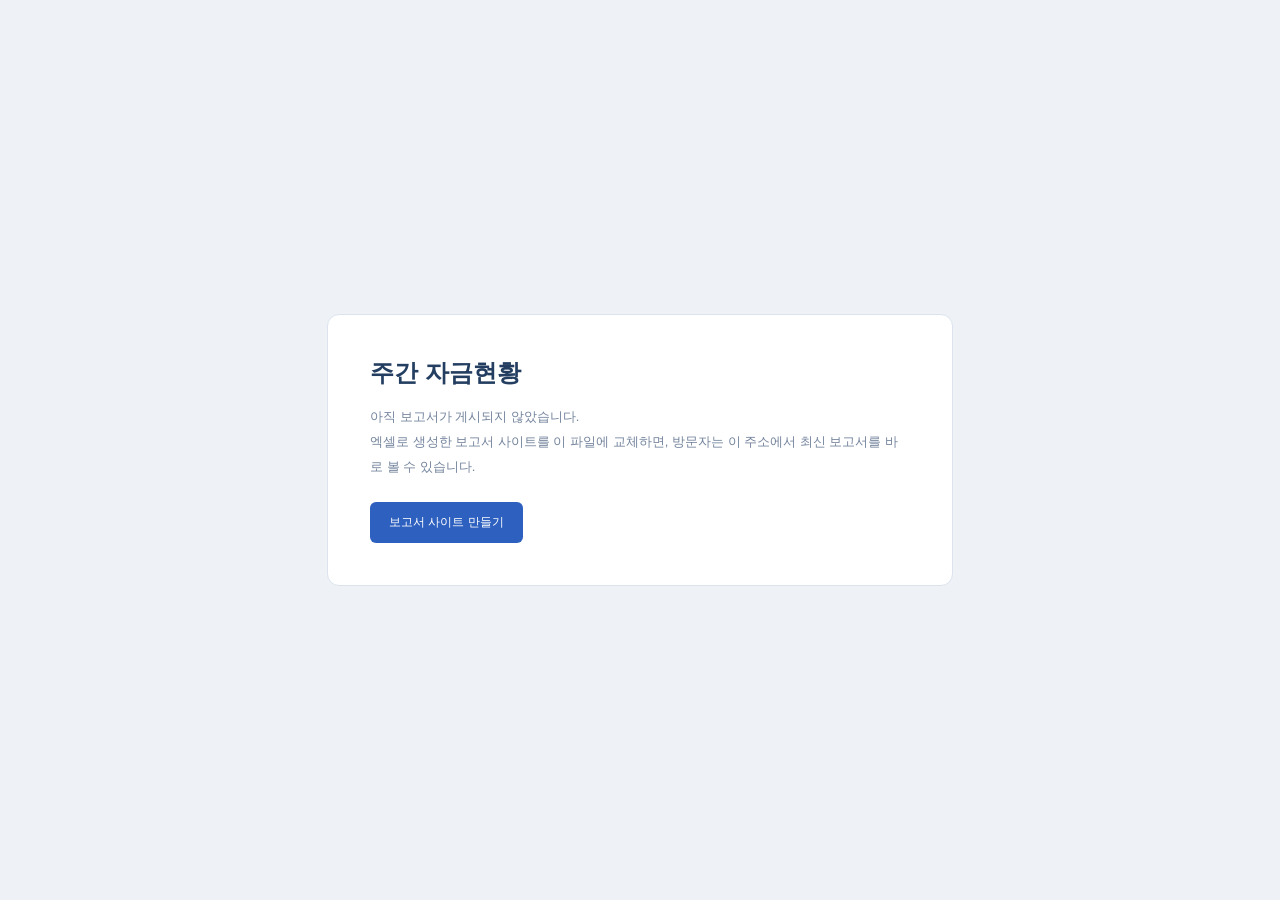
==== reports/latest/index.html @ 01791536 "Add reusable Excel-to-report-site builder with transaction insights and trend charts" ====
<!doctype html><html lang="ko"><head><meta charset="utf-8"><meta name="viewport" content="width=device-width,initial-scale=1"><meta name="robots" content="noindex,nofollow"><title>모비스 주간자금일보</title><style>body{font-family:Arial,"Malgun Gothic",sans-serif;margin:0;min-height:100vh;display:grid;place-items:center;background:#eef2f7;color:#233e60}main{background:white;border:1px solid #dbe3ee;border-radius:12px;padding:42px;max-width:540px;margin:24px}h1{font-size:24px;margin:0 0 16px}p{font-size:13px;line-height:1.9;color:#74849d}a{display:inline-block;background:#2e61bf;color:white;text-decoration:none;border-radius:6px;padding:12px 19px;margin-top:9px;font-size:12px}</style></head><body><main><h1>주간 자금현황</h1><p>아직 보고서가 게시되지 않았습니다.<br>엑셀로 생성한 보고서 사이트를 이 파일에 교체하면, 방문자는 이 주소에서 최신 보고서를 바로 볼 수 있습니다.</p><a href="../../report-builder/">보고서 사이트 만들기</a></main></body></html>
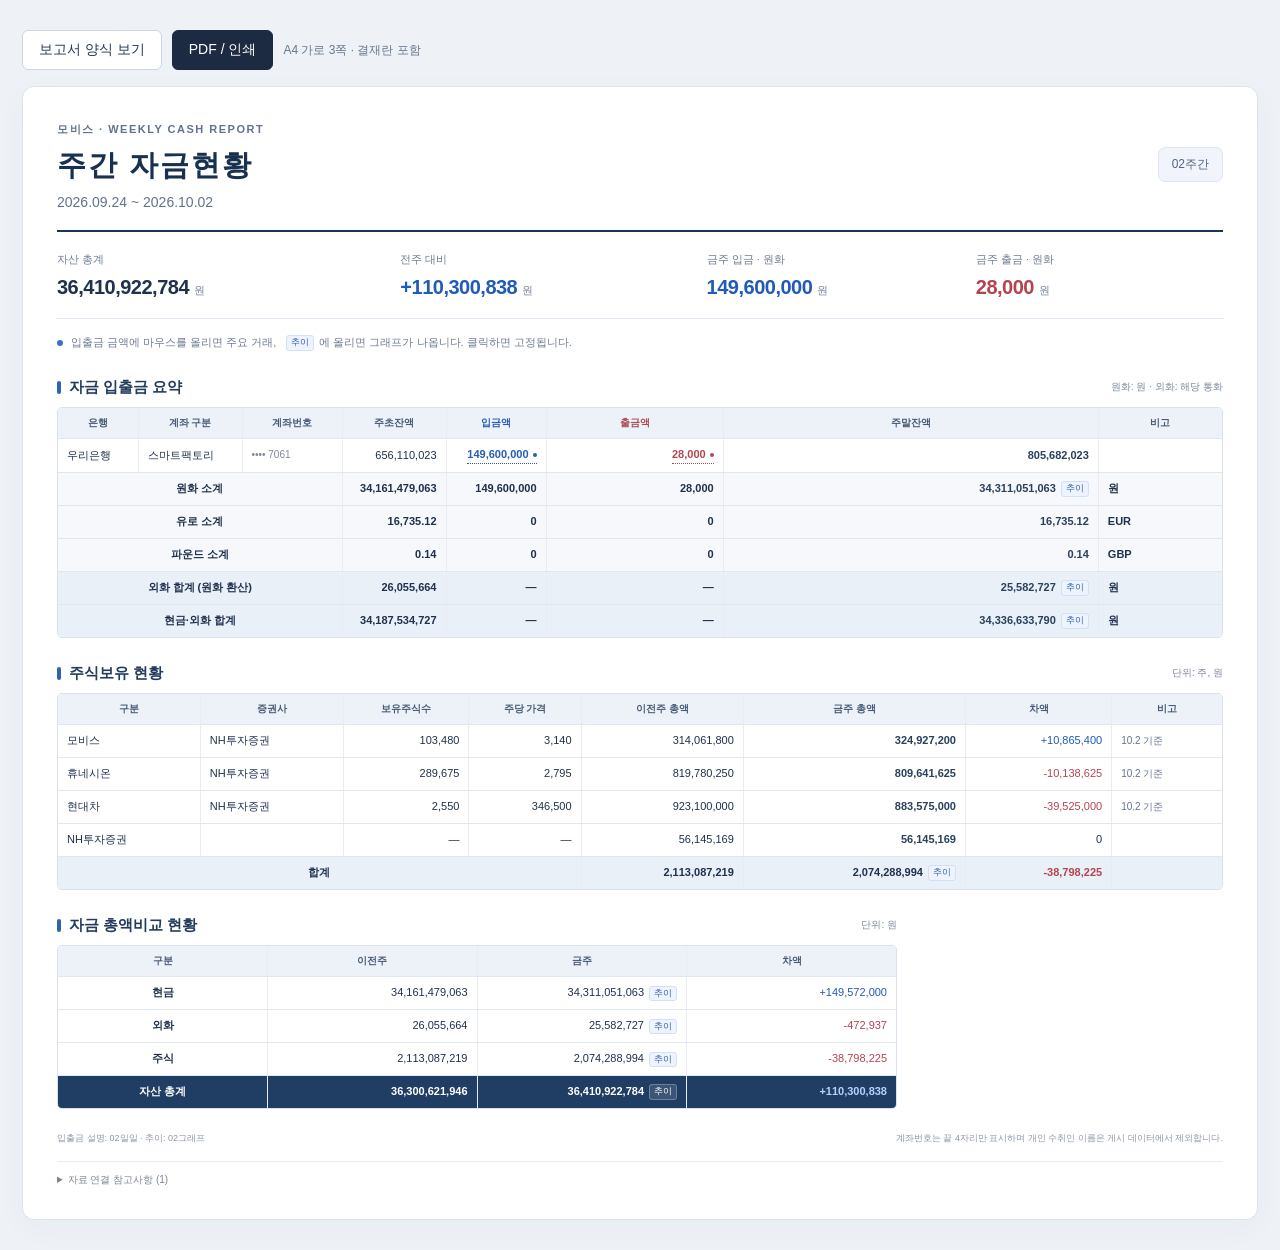
==== commit 7084cd23: "Update index.html" ====
--- a/reports/latest/index.html
+++ b/reports/latest/index.html
@@ -1 +1,122 @@
-<!doctype html><html lang="ko"><head><meta charset="utf-8"><meta name="viewport" content="width=device-width,initial-scale=1"><meta name="robots" content="noindex,nofollow"><title>모비스 주간자금일보</title><style>body{font-family:Arial,"Malgun Gothic",sans-serif;margin:0;min-height:100vh;display:grid;place-items:center;background:#eef2f7;color:#233e60}main{background:white;border:1px solid #dbe3ee;border-radius:12px;padding:42px;max-width:540px;margin:24px}h1{font-size:24px;margin:0 0 16px}p{font-size:13px;line-height:1.9;color:#74849d}a{display:inline-block;background:#2e61bf;color:white;text-decoration:none;border-radius:6px;padding:12px 19px;margin-top:9px;font-size:12px}</style></head><body><main><h1>주간 자금현황</h1><p>아직 보고서가 게시되지 않았습니다.<br>엑셀로 생성한 보고서 사이트를 이 파일에 교체하면, 방문자는 이 주소에서 최신 보고서를 바로 볼 수 있습니다.</p><a href="../../report-builder/">보고서 사이트 만들기</a></main></body></html>
+<!doctype html><html lang="ko"><head><meta charset="utf-8"><meta name="viewport" content="width=device-width,initial-scale=1"><meta name="robots" content="noindex,nofollow"><meta http-equiv="Content-Security-Policy" content="default-src 'none'; script-src 'unsafe-inline'; style-src 'unsafe-inline'; img-src data:; base-uri 'none'; form-action 'none'"><title>모비스 주간자금현황 2026-10-02</title><style>*{box-sizing:border-box}body{margin:0;font-family:Arial,"Noto Sans KR","Malgun Gothic",sans-serif;color:#20314c;background:#eef2f7}button,a,input,select{font:inherit}button{cursor:pointer}.cash-document{max-width:1320px;margin:auto;background:#fff;border:1px solid #dbe3ed;border-radius:12px;padding:32px 34px;box-shadow:0 8px 32px #17315a08}.report-heading{display:flex;justify-content:space-between;align-items:center;border-bottom:2px solid #1c3557;padding-bottom:20px}.report-brand{font-size:11px;letter-spacing:1.5px;font-weight:700;color:#61738c}.report-heading h1{font-size:29px;letter-spacing:2px;margin:9px 0 8px;color:#183150}.report-heading p{font-size:14px;margin:0;color:#63728a}.report-sheet{background:#f1f5fb;border:1px solid #dce5f1;border-radius:7px;padding:8px 13px;font-size:12px;color:#52647e}.metric-grid{display:grid;grid-template-columns:1.3fr 1.15fr 1fr 1fr;border-bottom:1px solid #e0e7f0;margin:20px 0 16px;padding-bottom:19px;gap:22px}.metric>span{display:block;font-size:11px;color:#6f7b8e;margin-bottom:9px}.metric strong{display:block;white-space:nowrap;font-size:20px;font-variant-numeric:tabular-nums;letter-spacing:-.5px}.metric small{font-weight:400;font-size:11px;margin-left:5px;color:#758197}.positive{color:#215bb8!important}.negative{color:#b5444e!important}.interaction-guide{font-size:11px;color:#6e7c91;display:flex;align-items:center;gap:5px;flex-wrap:wrap;margin:15px 0 27px}.guide-dot{width:6px;height:6px;background:#3b71ce;border-radius:50%;margin-right:3px}.mini-tag{display:inline-block;border:1px solid #d4e0f3;background:#edf3ff;font-size:9px;font-weight:500;line-height:1.5;padding:0 4px;border-radius:3px;color:#315ea8;margin-left:5px;vertical-align:middle}.report-section{margin-top:26px}.section-title{display:flex;justify-content:space-between;align-items:center;margin-bottom:10px}.section-title h2{font-size:15px;margin:0;color:#233c5e;display:flex;align-items:center;gap:8px}.section-title h2:before{content:"";width:4px;height:13px;background:#2f62b5;border-radius:2px}.section-title>span{font-size:10px;color:#7b879a}.table-scroll{overflow:auto;border:1px solid #d9e1ec;border-radius:5px}table{border-collapse:collapse;width:100%;font-size:11px;line-height:1.45;white-space:nowrap;min-width:950px}th,td{padding:8px 9px;border-bottom:1px solid #e1e7ef;border-right:1px solid #e9edf3;text-align:left}th:last-child,td:last-child{border-right:0}thead th{background:#edf2f8;color:#475b75;text-align:center;font-size:10px;font-weight:600}tbody tr:last-child>*{border-bottom:0}tbody tr:hover:not(.grand-total){background:#f8faff}.numeric{text-align:right;font-variant-numeric:tabular-nums}.balance{font-weight:600;color:#2a405c}.account-table td:nth-child(1){width:80px}.account-table td:nth-child(2){width:104px}.account-table td:nth-child(3){width:100px}.account-mask{color:#818b9a;font-size:10px}.notes{font-size:10px;max-width:165px;white-space:normal;color:#65748a}.currency{font-size:9px;color:#677995;margin-left:5px}.income-header{color:#285db5}.outcome-header{color:#a84d54}.amount-button,.chart-button{background:none;border:0;padding:0;white-space:nowrap;font-variant-numeric:tabular-nums;color:inherit}.amount-button{border-bottom:1px dotted currentColor;position:relative;font-weight:600}.amount-button.income{color:#285db5}.amount-button.outcome{color:#b34751}.amount-button:hover,.chart-button:hover{filter:brightness(.8)}.amount-button:focus-visible,.chart-button:focus-visible{outline:2px solid #3a70cb;outline-offset:4px}.detail-dot{display:inline-block;width:4px;height:4px;vertical-align:middle;margin-left:4px;background:currentColor;border-radius:50%}.subtotal{background:#f6f8fb;font-weight:600}.total-row{background:#eaf0f8;font-weight:700}.subtotal th,.total-row th{text-align:center}.summary-table{min-width:640px}.summary-table th{width:23%;text-align:center}.grand-total{background:#203d63;color:white;font-weight:700}.grand-total .mini-tag{background:#ffffff20;border-color:#ffffff40;color:white}.grand-total .negative{color:#ffc4cb!important}.grand-total .positive{color:#b5d2ff!important}.summary-section{max-width:840px}.report-footer{display:flex;justify-content:space-between;gap:15px;margin-top:23px;font-size:9px;color:#8b96a7;flex-wrap:wrap}.source-notes{font-size:10px;color:#7b8491;border-top:1px solid #e7ecf3;margin-top:16px;padding-top:11px}.source-notes summary{cursor:pointer}.source-notes ul{padding-left:18px;line-height:1.9}.report-popover{position:fixed;z-index:50;background:#fff;border:1px solid #cdd9ec;border-radius:10px;box-shadow:0 12px 50px #0a294b30;padding:17px 19px 12px;overflow:auto;color:#233b59}.report-popover[hidden]{display:none}.popover-bar{display:flex;justify-content:space-between;align-items:center}.popover-kind{font-size:10px;letter-spacing:.4px;color:#5c78a5;font-weight:700}.popover-close{border:0;background:#f0f3f8;border-radius:50%;width:23px;height:23px;font-size:18px;line-height:20px;color:#8190a8}.popover-content h3{margin:8px 0 12px;font-size:17px}.trade-message{font-size:13px;line-height:1.7;margin:0 0 12px;color:#294363}.trade-items{list-style:none;padding:0;margin:0;border-top:1px solid #e3eaf3}.trade-items li{display:flex;gap:15px;justify-content:space-between;padding:11px 0;border-bottom:1px solid #e9eef5}.trade-items strong{display:block;font-size:11px;line-height:1.6}.trade-items small{font-size:9px;font-weight:400;color:#8794a6;display:block;margin-top:4px}.trade-items li>span{font-size:12px;white-space:nowrap;font-weight:600;text-align:right;padding-top:3px}.detail-scope,.popover-hint{font-size:9px;color:#8b96a6;line-height:1.6;margin:12px 0 0}.popover-hint{padding-top:8px;border-top:1px solid #edf0f4}.chart-summary{display:flex;justify-content:space-between;align-items:flex-end;gap:12px;margin-bottom:12px}.chart-summary strong{font-size:17px;letter-spacing:-.3px}.chart-summary small{font-size:10px;font-weight:400;margin-left:4px}.chart-summary span{font-size:9px}.trend-chart{width:100%;height:auto;display:block}.trend-chart text{font-family:Arial,"Malgun Gothic",sans-serif;font-size:9px;fill:#8390a4}.chart-period{font-size:9px;color:#8692a3;margin:8px 0}.chart-values{font-size:10px;color:#5c6f8b}.chart-values summary{cursor:pointer}.chart-values div{max-height:160px;overflow:auto}.chart-values p{display:flex;justify-content:space-between;margin:0;padding:7px;border-bottom:1px solid #e8edf5}.empty-chart{font-size:12px;color:#6b788c}@media(max-width:1100px){.cash-document{padding:25px 22px}.metric-grid{gap:14px}.metric strong{font-size:16px}table{font-size:10px}}@media(max-width:650px){.cash-document{padding:20px 15px;border-radius:7px}.report-heading h1{font-size:24px}.report-heading p{font-size:12px}.metric-grid{grid-template-columns:1fr 1fr;gap:19px 10px}.metric strong{font-size:17px}.section-title>span{font-size:9px}.report-sheet{font-size:10px}.interaction-guide{font-size:10px;line-height:1.8}.section-title h2{font-size:14px}}@media print{body{background:white}.cash-document{box-shadow:none;border:0;padding:0}.metric-grid{display:none}.interaction-guide,.report-popover,.source-notes,.mini-tag{display:none!important}.table-scroll{overflow:visible}table{min-width:0;font-size:8px}td,th{padding:5px 4px}.report-section{break-inside:avoid}.report-heading h1{font-size:22px}.report-footer{font-size:8px}}
+
+.treasury-toolbar{display:flex;align-items:center;gap:10px;max-width:1320px;margin:0 auto 16px;flex-wrap:wrap}.treasury-toolbar button{background:#fff;border:1px solid #ccd7e5;border-radius:6px;color:#233953;padding:10px 16px;font-size:14px;cursor:pointer}.treasury-toolbar .paper-print-button{background:#1c2a42;color:white;border-color:#1c2a42}.treasury-toolbar>span{font-size:12px;color:#66768c}.treasury-print-root{padding:20px 0;overflow:auto}.treasury-print-root[hidden]{display:none}.treasury-page{box-sizing:border-box;width:277mm;height:190mm;margin:0 auto 24px;position:relative;background:white;color:#1d2b43;padding:0;font-family:Arial,"Noto Sans KR","Malgun Gothic",sans-serif;font-size:10px;line-height:1.35;box-shadow:0 8px 25px #17315a15}.treasury-page *{box-sizing:border-box}.p-header{height:24mm;display:flex;align-items:flex-start;justify-content:space-between;border-bottom:2px solid #1d2b43;margin:0 0 11px;padding-top:3px}.p-eyebrow{font-size:9px;letter-spacing:1.5px;color:#68788f;font-weight:700;margin:0 0 4px}.p-header h1{font-size:23px;margin:0 0 5px;letter-spacing:-.7px}.p-header h1 span{font-size:15px;font-weight:600;letter-spacing:0;color:#65758e}.p-period{font-size:11px;margin:0;color:#3c4e68;font-weight:600}.treasury-page .p-approval{width:59mm;min-width:0;border-collapse:collapse;font-size:10px;text-align:center;table-layout:fixed;line-height:1.3}.treasury-page .p-approval th,.treasury-page .p-approval td{border:1px solid #9cacbf;padding:3px;text-align:center}.p-approval th{background:#eef2f8}.p-approval th:first-child{width:6mm;background:#1d2b43;color:white}.p-approval td{height:12mm}.p-metrics{display:flex;gap:9px;margin-bottom:13px}.p-metric{border:1px solid #d5ddea;border-radius:6px;flex:1;padding:10px 11px;min-width:0}.p-metric:first-child{flex:1.25}.p-metric>span{display:block;font-size:9px;color:#64758b;font-weight:600}.p-metric>strong{display:block;font-size:19px;letter-spacing:-.5px;margin:4px 0}.p-metric>div{font-size:9px;font-weight:700;margin-bottom:6px}.p-main-metric{background:#1d2b43;border-color:#1d2b43;color:white}.p-main-metric>span{color:#c0cfdf}.p-main-metric .p-negative{color:#ffadad}.p-main-metric .p-positive{color:#9ce1c7}.p-overview{display:flex;gap:18px}.p-overview>div:first-child{width:46%}.p-overview>div:last-child{width:54%}.treasury-page h2{font-size:11px;border-left:4px solid #28598f;padding-left:7px;margin:12px 0 7px;line-height:1.2}.treasury-page h2 small{font-weight:400;font-size:8px;margin-left:7px;color:#718097}.treasury-page .p-table{min-width:0;width:100%;border-collapse:collapse;font-size:9px;line-height:1.3;table-layout:auto;white-space:normal}.treasury-page .p-table th,.treasury-page .p-table td{padding:5px 6px;border:0;border-bottom:1px solid #dce4ed;text-align:right;font-variant-numeric:tabular-nums}.treasury-page .p-table th:first-child{text-align:left}.treasury-page .p-table thead th{background:#1d2b43;color:white;text-align:center;font-size:8.5px;font-weight:600}.treasury-page .p-table td{white-space:nowrap}.treasury-page .p-summary{font-size:8.5px}.treasury-page .p-summary th,.treasury-page .p-summary td{padding:5px 5px}.treasury-page .p-subtotal{background:#eaf0f7;font-weight:700}.treasury-page .p-grand{background:#1d2b43;color:white;font-weight:700}.p-grand .p-negative{color:#ffadad}.p-grand .p-positive{color:#9ce1c7}.p-negative{color:#bb303b}.p-positive{color:#12856c}.p-bold{font-weight:700}.p-highlights{font-size:10px;line-height:1.85;margin:0;padding-left:13px}.p-chart{display:block;width:100%;height:auto;overflow:visible}.p-chart text{font-family:Arial,"Noto Sans KR","Malgun Gothic",sans-serif;font-size:10px;fill:#7c8b9f}.p-note{font-size:8px;color:#7e8da3;line-height:1.5;margin:5px 0}.treasury-page .p-accounts{font-size:8.5px}.treasury-page .p-accounts th,.treasury-page .p-accounts td{padding:3.4px 6px}.treasury-page .p-accounts td:nth-child(1),.treasury-page .p-accounts td:nth-child(2),.treasury-page .p-accounts td:nth-child(3),.treasury-page .p-accounts td:last-child{text-align:left}.p-account{color:#6c7c93;font-size:8px;max-width:43mm;white-space:normal!important}.p-group{background:#f1f5fa;color:#28598f;font-weight:700}.treasury-page .p-group th{text-align:left;padding:4px 6px}.p-stocks th,.p-stocks td{font-size:9px}.p-stock-charts{display:flex;gap:12px;margin-bottom:11px}.p-stock-chart{flex:1;min-width:0;border:1px solid #dce4ed;border-radius:5px;padding:9px}.p-stock-chart>div{display:flex;justify-content:space-between;gap:10px;font-size:10px}.p-stock-chart>div>span{color:#b9383f;font-size:9px}.p-legend-blue{color:#28598f}.p-legend-teal{color:#379d91}.p-legend-orange{color:#cc852c}.p-footer{position:absolute;bottom:0;left:0;right:0;border-top:1px solid #dce4ed;padding:7px 0 0;display:flex;justify-content:space-between;font-size:8px;color:#8090a6}.p-empty{font-size:10px;color:#8191a6}.treasury-print-root .treasury-page{padding:5mm 6mm;margin-bottom:22px;height:200mm;width:289mm}.treasury-print-root .p-footer{left:6mm;right:6mm;bottom:5mm}@page{size:A4 landscape;margin:10mm}@media print{body.treasury-printing>*{display:none!important}body.treasury-printing>.treasury-print-root{display:block!important;overflow:visible;padding:0}body.treasury-printing{padding:0!important;margin:0!important;background:white!important}.treasury-print-root .treasury-page{width:277mm;height:189mm;margin:0;padding:0;box-shadow:none;break-after:page;page-break-after:always;print-color-adjust:exact;-webkit-print-color-adjust:exact}.treasury-print-root .treasury-page:last-child{break-after:auto;page-break-after:auto}.treasury-print-root .p-footer{left:0;right:0;bottom:0}.treasury-page .p-chart{max-width:100%}.treasury-page h1,.treasury-page h2{break-after:avoid}.treasury-page .p-table{break-inside:avoid}}
+
+/* Readable type sizes for landscape reports. */
+.treasury-page .p-summary{font-size:10px}.treasury-page .p-table thead th{font-size:9.5px}.treasury-page .p-accounts{font-size:9.5px}.p-account{font-size:9px}.p-stocks th,.p-stocks td{font-size:10px}.p-note,.p-footer{font-size:9px}.treasury-page h2{font-size:12px}.treasury-page h2 small{font-size:9px}
+
+body{padding:30px 22px}@media(max-width:650px){body{padding:12px 8px}}@media print{body{padding:0}}</style></head><body><main id="report"></main><script>
+(()=>{
+const pEscape=v=>String(v??'').replace(/[&<>"']/g,c=>({'&':'&amp;','<':'&lt;','>':'&gt;','"':'&quot;',"'":'&#39;'}[c]));
+const pNumber=(v,decimals=0)=>Number.isFinite(v)?v.toLocaleString('ko-KR',{maximumFractionDigits:decimals}):'-';
+const pChange=v=>!v?'-':v<0?`(${pNumber(-v)})`:`+${pNumber(v)}`;
+const pPercent=(a,b)=>b?`${(100*(a-b)/b).toFixed(2)}%`:'-';
+const pClass=v=>v<0?'p-negative':v>0?'p-positive':'';
+function pLine(points,{key='assets',label='',width=650,height=300,color='#28598f',spark=false,unit=1e8}={}){
+ const data=points.map(p=>({date:p.date,value:key==='cashForeign'?p.cash+p.foreign:p[key]})).filter(p=>Number.isFinite(p.value));
+ if(data.length<2)return'<p class="p-empty">추이 자료 없음</p>';
+ const l=spark?3:51,r=spark?3:16,t=spark?3:23,b=spark?3:35;
+ const lo=Math.min(...data.map(p=>p.value)),hi=Math.max(...data.map(p=>p.value)),pad=Math.max((hi-lo)*.17,Math.abs(hi)*.001,1),min=lo-pad,max=hi+pad;
+ const dates=data.map(p=>Date.parse(p.date+'T00:00:00Z')),start=Math.min(...dates),end=Math.max(...dates);
+ const x=i=>l+(dates[i]-start)/(end-start||1)*(width-l-r),y=v=>t+(max-v)/(max-min)*(height-t-b);
+ const path=data.map((p,i)=>`${i?'L':'M'}${x(i).toFixed(2)},${y(p.value).toFixed(2)}`).join(' ');
+ let ticks='';if(!spark){for(let i=0;i<4;i++){const v=min+(max-min)*i/3,yy=y(v);ticks+=`<line x1="${l}" x2="${width-r}" y1="${yy}" y2="${yy}" stroke="#dce4ed"/><text x="${l-8}" y="${yy+4}" text-anchor="end">${pNumber(v/unit,unit===1?0:1)}</text>`;}const indices=[0,Math.floor((data.length-1)/3),Math.floor(2*(data.length-1)/3),data.length-1];for(const i of new Set(indices))ticks+=`<text x="${x(i)}" y="${height-11}" text-anchor="${i===0?'start':i===data.length-1?'end':'middle'}">${data[i].date.slice(5).replace('-','/')}</text>`;ticks+=`<text x="${l}" y="12">${unit===1?'원':unit===1e4?'만원':'억원'}</text>`;}
+ return`<svg class="p-chart" viewBox="0 0 ${width} ${height}" role="img" aria-label="${pEscape(label)} 추이"><title>${pEscape(label)} ${data[0].date} ~ ${data.at(-1).date}</title>${ticks}<path d="${path} L${x(data.length-1)},${height-b} L${l},${height-b} Z" fill="${color}" fill-opacity=".08"/><path d="${path}" fill="none" stroke="${color}" stroke-width="${spark?1.8:2.1}"/>${!spark?data.map((p,i)=>`<circle cx="${x(i)}" cy="${y(p.value)}" r="${i===data.length-1?3.5:2.4}" fill="${color}"><title>${p.date}: ${pNumber(p.value)}원</title></circle>`).join(''):''}</svg>`;
+}
+function pBars(points){
+ if(points.length<2)return'<p class="p-empty">증감 자료 없음</p>';
+ const changes=points.slice(1).map((p,i)=>({date:p.date,cash:p.cash-points[i].cash,foreign:p.foreign-points[i].foreign,stocks:p.stocks-points[i].stocks}));
+ const keys=['cash','foreign','stocks'],colors=['#28598f','#379d91','#cc852c'],w=1050,h=120,l=48,r=12,t=12,b=30;
+ const pos=Math.max(...changes.map(p=>keys.reduce((s,k)=>s+Math.max(0,p[k]),0))),neg=Math.min(...changes.map(p=>keys.reduce((s,k)=>s+Math.min(0,p[k]),0))),span=pos-neg||1,lo=neg-span*.1,hi=pos+span*.1;
+ const y=v=>t+(hi-v)/(hi-lo)*(h-t-b),step=(w-l-r)/changes.length,bw=Math.min(28,step*.58);
+ let marks='';for(let i=0;i<4;i++){const v=lo+(hi-lo)*i/3;marks+=`<line x1="${l}" x2="${w-r}" y1="${y(v)}" y2="${y(v)}" stroke="#dce4ed"/><text x="${l-7}" y="${y(v)+4}" text-anchor="end">${pNumber(v/1e8,1)}</text>`;}
+ changes.forEach((p,i)=>{let up=0,down=0;keys.forEach((k,j)=>{const v=p[k],base=v>=0?up:down;marks+=`<rect x="${l+i*step+(step-bw)/2}" y="${Math.min(y(base),y(base+v))}" width="${bw}" height="${Math.abs(y(base+v)-y(base))}" fill="${colors[j]}"/>`;if(v>=0)up+=v;else down+=v;});if(i%Math.max(1,Math.ceil(changes.length/7))===0||i===changes.length-1)marks+=`<text x="${l+(i+.5)*step}" y="${h-9}" text-anchor="middle">${p.date.slice(5).replace('-','/')}</text>`;});
+ return`<svg class="p-chart" viewBox="0 0 ${w} ${h}" role="img" aria-label="주간 자산 증감 요인, 원화 외화 주식"><text x="0" y="10">억원</text>${marks}<line x1="${l}" x2="${w-r}" y1="${y(0)}" y2="${y(0)}" stroke="#92a1b6"/></svg>`;
+}
+function makePrintPages(report){
+ const sums=Object.fromEntries(report.summary.map(s=>[s.key,s])),hist=report.history.slice(-26),stocks=report.stocks.filter(s=>s.quantity!==null),deposit=report.stocks.filter(s=>s.quantity===null),stockPrevious=stocks.reduce((n,s)=>n+s.previous,0),stockCurrent=stocks.reduce((n,s)=>n+s.current,0);
+ const short=row=>row.currency==='KRW'&&(/신탁|예금/.test(row.type)||row.id==='account-23');
+ const ordinary=report.rows.filter(r=>r.currency==='KRW'&&!short(r)),term=report.rows.filter(short),foreign=report.rows.filter(r=>r.currency!=='KRW');
+ const total=rows=>({previous:rows.reduce((n,s)=>n+s.previous,0),current:rows.reduce((n,s)=>n+s.current,0)}),a=total(ordinary),b=total(term);
+ const rows=[['보통예금',a],['단기금융상품',b],['원화 현금 및 예금',sums.cash,'subtotal'],['외화예금 (원화환산)',sums.foreign],['주식 평가액',{previous:stockPrevious,current:stockCurrent}],['증권 예수금',total(deposit)],['주식 및 증권계좌',sums.stocks,'subtotal'],['자산 총계',sums.assets,'grand']];
+ const dateText=s=>{const d=new Date(s+'T00:00:00Z');return s.replaceAll('-','.')+' ('+['일','월','화','수','목','금','토'][d.getUTCDay()]+')';};
+ const header=(subtitle='')=>`<header class="p-header"><div><p class="p-eyebrow">TREASURY REPORT</p><h1>주간 자금현황${subtitle?` <span>${subtitle}</span>`:''}</h1><p class="p-period">${dateText(report.start)} ~ ${dateText(report.end)}</p></div><table class="p-approval"><tr><th rowspan="2">결<br>재</th><th>담당</th><th>검토</th><th>승인</th></tr><tr><td></td><td></td><td></td></tr></table></header>`;
+ const footer=page=>`<footer class="p-footer"><span>단위: 원 (외화예금은 해당 통화, 원화환산은 적용환율 기준)</span><span>작성 ${new Intl.DateTimeFormat('sv-SE',{timeZone:'Asia/Seoul'}).format(new Date(report.updatedAt))} · ${page} / 3</span></footer>`;
+ const metrics=[['assets','총 자산 (원화·외화·주식)'],['cash','원화 현금 및 예금'],['foreign','외화예금 (원화환산)'],['stocks','주식 및 증권계좌']];
+ const highlights=[...report.rows.filter(r=>r.currency==='KRW').map(r=>({label:r.bank+' '+r.type,change:r.current-r.previous})),...stocks.map(s=>({label:s.name+' 평가액',change:s.change}))].filter(x=>x.change).sort((x,y)=>Math.abs(y.change)-Math.abs(x.change)).slice(0,5);
+ const tableHead='<thead><tr><th>구분</th><th>이전주</th><th>금주</th><th>차액</th><th>증감률</th></tr></thead>';
+ const page1=`<section class="treasury-page">${header()}<div class="p-metrics">${metrics.map(([key,label])=>{const s=sums[key];return`<div class="p-metric ${key==='assets'?'p-main-metric':''}"><span>${label}</span><strong>${pNumber(s.current)}</strong><div class="${pClass(s.change)}">${pChange(s.change)} (${pPercent(s.current,s.previous)})</div>${pLine(hist,{key,label,width:270,height:35,spark:true,color:key==='assets'?'#9cb8df':key==='foreign'?'#379d91':key==='stocks'?'#cc852c':'#28598f'})}</div>`;}).join('')}</div><div class="p-overview"><div><h2>자금 총액 비교</h2><table class="p-table p-summary">${tableHead}<tbody>${rows.map(([label,s,cls=''])=>`<tr class="p-${cls}"><th>${label}</th><td>${pNumber(s.previous)}</td><td>${pNumber(s.current)}</td><td class="${pClass(s.current-s.previous)}">${pChange(s.current-s.previous)}</td><td class="${pClass(s.current-s.previous)}">${pPercent(s.current,s.previous)}</td></tr>`).join('')}</tbody></table><h2>주요 변동 <small>전주 대비 원화환산 금액 기준 상위 5</small></h2><ul class="p-highlights">${highlights.map(x=>`<li>${pEscape(x.label)} <strong class="${pClass(x.change)}">${pChange(x.change)}</strong></li>`).join('')}</ul></div><div><h2>총 자산 추이 <small>최근 ${hist.length}개 시점 · 단위 억원</small></h2>${pLine(hist,{label:'총 자산',width:610,height:330})}<p class="p-note">${hist.length?hist[0].date.replaceAll('-','.'):''} ~ ${report.end.replaceAll('-','.')} · 세로축은 표시 구간에 맞춰 조정</p></div></div>${footer(1)}</section>`;
+ const currencyValue=(value,currency)=>`${currency==='EUR'?'€ ':currency==='GBP'?'£ ':''}${pNumber(value,currency==='KRW'?0:2)}`;
+ const accountRows=rows=>rows.map(r=>`<tr><td>${pEscape(r.bank)}</td><td>${pEscape(r.type)}</td><td class="p-account">${pEscape(r.account)}</td><td>${currencyValue(r.previous,r.currency)}</td><td class="p-bold">${currencyValue(r.current,r.currency)}</td><td class="${pClass(r.current-r.previous)}">${currencyValue(r.current-r.previous,r.currency)}</td><td class="p-account">${pEscape(r.note)}</td></tr>`).join('');
+ const page2=`<section class="treasury-page">${header('· 현금·예금 입출금 요약')}<table class="p-table p-accounts"><thead><tr><th>은행</th><th>계좌명</th><th>계좌번호</th><th>주초잔액</th><th>주말잔액</th><th>증감</th><th>비고</th></tr></thead><tbody><tr class="p-group"><th colspan="7">보통예금</th></tr>${accountRows(ordinary)}<tr class="p-group"><th colspan="7">단기금융상품</th></tr>${accountRows(term)}<tr class="p-group"><th colspan="7">외화예금</th></tr>${accountRows(foreign)}${report.subtotal.map(s=>`<tr class="${s.key==='cashForeign'?'p-grand':'p-subtotal'}"><th colspan="3">${pEscape(s.label)}</th><td>${currencyValue(s.previous,s.currency)}</td><td>${currencyValue(s.current,s.currency)}</td><td class="${pClass(s.current-s.previous)}">${currencyValue(s.current-s.previous,s.currency)}</td><td>${s.currency==='KRW'?'원화환산 포함':s.currency}</td></tr>`).join('')}</tbody></table><p class="p-note">입출금 상세 화면은 거래 계좌만 표시하며, 이 보고서의 잔액 및 소계는 전체 계좌를 포함합니다.</p>${footer(2)}</section>`;
+ const pdate=new Date(Date.parse(report.start+'T00:00:00Z')-86400000).toISOString().slice(0,10);
+ const page3=`<section class="treasury-page">${header('· 주식보유 현황 및 변동')}<table class="p-table p-stocks"><thead><tr><th>종목</th><th>증권사</th><th>보유주식수</th><th>전주 환산주가</th><th>금주 주가</th><th>등락률</th><th>이전주 총액</th><th>금주 총액</th><th>차액</th></tr></thead><tbody>${stocks.map(s=>{const previous=s.previous/s.quantity;return`<tr><th>${pEscape(s.name)}</th><td>${pEscape(s.broker)}</td><td>${pNumber(s.quantity)}</td><td>${pNumber(previous)}</td><td class="p-bold">${pNumber(s.price)}</td><td class="${pClass(s.change)}">${pPercent(s.current,s.previous)}</td><td>${pNumber(s.previous)}</td><td>${pNumber(s.current)}</td><td class="${pClass(s.change)}">${pChange(s.change)}</td></tr>`;}).join('')}<tr class="p-subtotal"><th colspan="6">주식 평가액 소계</th><td>${pNumber(stockPrevious)}</td><td>${pNumber(stockCurrent)}</td><td class="${pClass(stockCurrent-stockPrevious)}">${pChange(stockCurrent-stockPrevious)}</td></tr>${deposit.map(s=>`<tr><th>${pEscape(s.name)} 예수금</th><td colspan="5">증권계좌 예수금</td><td>${pNumber(s.previous)}</td><td>${pNumber(s.current)}</td><td>${pChange(s.change)}</td></tr>`).join('')}<tr class="p-grand"><th colspan="6">주식 및 증권계좌 합계</th><td>${pNumber(sums.stocks.previous)}</td><td>${pNumber(sums.stocks.current)}</td><td>${pChange(sums.stocks.change)}</td></tr></tbody></table><p class="p-note">전주 환산주가 = 이전주 평가금액 ÷ 금주 보유주식수. 과거 종목별 주가 자료는 원본에 포함되어 있지 않습니다.</p><h2>종목별 주가 비교 <small>전주 환산주가·금주 주가 기준</small></h2><div class="p-stock-charts">${stocks.map(s=>`<div class="p-stock-chart"><div><strong>${pEscape(s.name)}</strong><span>${pNumber(s.price)}원 · ${pPercent(s.current,s.previous)}</span></div>${pLine([{date:pdate,price:s.previous/s.quantity},{date:report.end,price:s.price}],{key:'price',label:s.name,width:345,height:135,color:'#cc852c',unit:1})}</div>`).join('')}</div><h2>주간 자산 증감 요인 <small><span class="p-legend-blue">원화 현금·예금</span> <span class="p-legend-teal">외화</span> <span class="p-legend-orange">주식·증권</span></small></h2>${pBars(hist)}${footer(3)}</section>`;
+ return page1+page2+page3;
+}
+function installReportPrint(root,report){
+ const paper=document.createElement('div');paper.className='treasury-print-root';paper.hidden=true;paper.innerHTML=makePrintPages(report);document.body.append(paper);
+ const toolbar=document.createElement('div');toolbar.className='treasury-toolbar';toolbar.innerHTML='<button type="button" class="paper-preview-button">보고서 양식 보기</button><button type="button" class="paper-print-button">PDF / 인쇄</button><span>A4 가로 3쪽 · 결재란 포함</span>';root.prepend(toolbar);
+ const preview=toolbar.querySelector('.paper-preview-button');
+ preview.addEventListener('click',()=>{paper.hidden=!paper.hidden;preview.textContent=paper.hidden?'보고서 양식 보기':'보고서 양식 닫기';if(!paper.hidden)paper.scrollIntoView({behavior:'smooth',block:'start'});});
+ const printing=()=>{document.body.classList.add('treasury-printing');window.print();};toolbar.querySelector('.paper-print-button').addEventListener('click',printing);
+ const after=()=>document.body.classList.remove('treasury-printing');window.addEventListener('afterprint',after);
+ return()=>{paper.remove();toolbar.remove();after();window.removeEventListener('afterprint',after);};
+}
+
+const escapeText=value=>String(value??'').replace(/[&<>"']/g,c=>({'&':'&amp;','<':'&lt;','>':'&gt;','"':'&quot;',"'":'&#39;'}[c]));
+const nf=new Intl.NumberFormat('ko-KR',{maximumFractionDigits:0});
+const decimal=new Intl.NumberFormat('ko-KR',{maximumFractionDigits:2});
+const amount=(n,currency='KRW')=>n===null||n===undefined?'—':(currency==='KRW'?nf:decimal).format(n);
+const signed=n=>(n>0?'+':'')+amount(n);
+const color=n=>n<0?'negative':n>0?'positive':'';
+const date=s=>s.replaceAll('-','.');
+const e=escapeText;
+function renderReport(root,report){
+ let pinned=false,anchor=null,timer=null;
+ const controller=new AbortController();
+ const listen=(type,fn,options={})=>root.addEventListener(type,fn,{...options,signal:controller.signal});
+ root.replaceChildren();
+ const assets=report.summary.find(s=>s.key==='assets');
+ const cashSubtotal=report.subtotal.find(s=>s.label==='원화 소계');
+ root.innerHTML=`<article class="cash-document"><div class="report-heading"><div><span class="report-brand">${e(report.company)} · WEEKLY CASH REPORT</span><h1>${e(report.title)}</h1><p>${date(report.start)} ~ ${date(report.end)}</p></div><span class="report-sheet">${e(report.sheet)}</span></div>
+ <div class="metric-grid"><div class="metric"><span>자산 총계</span><strong>${amount(assets.current)}<small>원</small></strong></div><div class="metric"><span>전주 대비</span><strong class="${color(assets.change)}">${signed(assets.change)}<small>원</small></strong></div><div class="metric"><span>금주 입금 · 원화</span><strong class="positive">${amount(cashSubtotal.in)}<small>원</small></strong></div><div class="metric"><span>금주 출금 · 원화</span><strong class="negative">${amount(cashSubtotal.out)}<small>원</small></strong></div></div>
+ <p class="interaction-guide"><span class="guide-dot"></span>입출금 금액에 마우스를 올리면 주요 거래, <span class="mini-tag">추이</span>에 올리면 그래프가 나옵니다. 클릭하면 고정됩니다.</p>
+ <section class="report-section"><div class="section-title"><h2>자금 입출금 요약</h2><span>원화: 원 · 외화: 해당 통화</span></div><div class="table-scroll"><table class="account-table"><thead><tr><th>은행</th><th>계좌 구분</th><th>계좌번호</th><th>주초잔액</th><th class="income-header">입금액</th><th class="outcome-header">출금액</th><th>주말잔액</th><th>비고</th></tr></thead><tbody>${report.rows.filter(row=>row.in||row.out).sort((a,b)=>Math.max(b.in,b.out)-Math.max(a.in,a.out)).map(row=>`<tr><td>${e(row.bank)}</td><td>${e(row.type)}${row.currency!=='KRW'?`<span class="currency">${row.currency}</span>`:''}</td><td class="account-mask">${e(row.account)}</td><td class="numeric">${amount(row.previous,row.currency)}</td>${['in','out'].map(dir=>`<td class="numeric">${row[dir]>0?`<button class="amount-button ${dir==='in'?'income':'outcome'}" data-transaction="${e(row.id)}:${dir}" aria-label="${e(row.bank+' '+row.type+' '+(dir==='in'?'입금':'출금')+' 주요 거래')}" aria-haspopup="dialog">${amount(row[dir],row.currency)}<span class="detail-dot" aria-hidden="true"></span></button>`:'—'}</td>`).join('')}<td class="numeric balance">${amount(row.current,row.currency)}</td><td class="notes">${e(row.note)}</td></tr>`).join('')}
+ ${report.subtotal.map(s=>`<tr class="subtotal ${s.label.includes('합계')?'total-row':''}"><th colspan="3">${e(s.label)}</th><td class="numeric">${amount(s.previous,s.currency)}</td><td class="numeric">${s.in===null?'—':amount(s.in,s.currency)}</td><td class="numeric">${s.out===null?'—':amount(s.out,s.currency)}</td><td class="numeric balance">${s.key?`<button class="chart-button" data-chart="${s.key}" aria-label="${e(s.label)} 추이" aria-haspopup="dialog">${amount(s.current,s.currency)}<span class="mini-tag">추이</span></button>`:amount(s.current,s.currency)}</td><td>${s.currency==='KRW'?'원':s.currency}</td></tr>`).join('')}</tbody></table></div></section>
+ <section class="report-section"><div class="section-title"><h2>주식보유 현황</h2><span>단위: 주, 원</span></div><div class="table-scroll"><table><thead><tr><th>구분</th><th>증권사</th><th>보유주식수</th><th>주당 가격</th><th>이전주 총액</th><th>금주 총액</th><th>차액</th><th>비고</th></tr></thead><tbody>${report.stocks.map(s=>`<tr><td>${e(s.name)}</td><td>${e(s.broker)}</td><td class="numeric">${amount(s.quantity)}</td><td class="numeric">${amount(s.price)}</td><td class="numeric">${amount(s.previous)}</td><td class="numeric balance">${amount(s.current)}</td><td class="numeric ${color(s.change)}">${signed(s.change)}</td><td class="notes">${e(s.note)}</td></tr>`).join('')}<tr class="total-row"><th colspan="4">합계</th><td class="numeric">${amount(report.stockTotal.previous)}</td><td class="numeric"><button class="chart-button" data-chart="stocks" aria-label="주식 총액 추이" aria-haspopup="dialog">${amount(report.stockTotal.current)}<span class="mini-tag">추이</span></button></td><td class="numeric ${color(report.stockTotal.change)}">${signed(report.stockTotal.change)}</td><td></td></tr></tbody></table></div></section>
+ <section class="report-section summary-section"><div class="section-title"><h2>자금 총액비교 현황</h2><span>단위: 원</span></div><div class="table-scroll"><table class="summary-table"><thead><tr><th>구분</th><th>이전주</th><th>금주</th><th>차액</th></tr></thead><tbody>${report.summary.map(s=>`<tr class="${s.key==='assets'?'grand-total':''}"><th>${e(s.label)}</th><td class="numeric">${amount(s.previous)}</td><td class="numeric"><button class="chart-button" data-chart="${s.key}" aria-label="${e(s.label)} 추이" aria-haspopup="dialog">${amount(s.current)}<span class="mini-tag">추이</span></button></td><td class="numeric ${color(s.change)}">${signed(s.change)}</td></tr>`).join('')}</tbody></table></div></section>
+ <footer class="report-footer"><span>입출금 설명: ${e(report.source.daily||'일일내역 미연결')} · 추이: ${e(report.source.graph||'주간 비교')}</span><span>${e(report.privacy)}</span></footer>
+ ${report.warnings.length?`<details class="source-notes"><summary>자료 연결 참고사항 (${report.warnings.length})</summary><ul>${report.warnings.map(w=>`<li>${e(w)}</li>`).join('')}</ul></details>`:''}</article><aside class="report-popover" role="dialog" aria-label="보고서 상세" hidden><div class="popover-bar"><span class="popover-kind"></span><button class="popover-close" aria-label="상세 닫기">×</button></div><div class="popover-content"></div><p class="popover-hint">클릭하면 고정 · Esc로 닫기</p></aside>`;
+ const paperCleanup=installReportPrint(root,report);
+ const pop=root.querySelector('.report-popover'),body=pop.querySelector('.popover-content');
+ function hide(){pop.hidden=true;pinned=false;anchor?.setAttribute('aria-expanded','false');anchor=null;clearTimeout(timer);}
+ function place(){if(!anchor||pop.hidden)return;const rect=anchor.getBoundingClientRect(),width=Math.min(470,innerWidth-24);pop.style.width=width+'px';const height=pop.offsetHeight;let left=Math.max(12,Math.min(rect.left,innerWidth-width-12)),top=rect.bottom+8;if(top+height>innerHeight-12)top=Math.max(12,rect.top-height-8);pop.style.left=left+'px';pop.style.top=top+'px';pop.style.maxHeight=Math.max(180,innerHeight-24)+'px';}
+ function open(button,lock=false){clearTimeout(timer);if(pinned&&!lock&&button!==anchor)return;if(anchor)anchor.setAttribute('aria-expanded','false');anchor=button;pinned=lock;button.setAttribute('aria-expanded','true');
+  if(button.dataset.transaction){const[id,dir]=button.dataset.transaction.split(':'),row=report.rows.find(r=>r.id===id),d=row.details?.[dir];pop.querySelector('.popover-kind').textContent=dir==='in'?'금주 주요 입금':'금주 주요 출금';body.innerHTML=`<h3>${e(row.bank)} · ${e(row.type)}</h3><p class="trade-message">${e(d?.message||'연결된 일일 거래내역이 없습니다.')}</p>${d?.items?.length?`<ol class="trade-items">${d.items.map(t=>`<li><div><strong>${e(t.label)}</strong><small>${e(t.date)} · ${e(t.source)}</small></div><span>${amount(t.amount,row.currency)}<small>${row.currency==='KRW'?'원':row.currency}</small></span></li>`).join('')}</ol>`:''}<p class="detail-scope">${e(d?.scope||'일일내역 미연결')}${d?.count?` · ${d.count}건 중 상위 ${d.items.length}건`:''}</p>`;
+  }else{const key=button.dataset.chart,labels={cash:'현금',foreign:'외화',stocks:'주식',assets:'자산 총계',cashForeign:'현금·외화 합계'},points=report.history.map(p=>({...p,value:key==='cashForeign'?p.cash+p.foreign:p[key]})).filter(p=>Number.isFinite(p.value)).slice(-12);pop.querySelector('.popover-kind').textContent='자금 추이';body.innerHTML=`<h3>${e(labels[key])}</h3>${chart(points,labels[key])}`;}
+  pop.hidden=false;pop.querySelector('.popover-hint').textContent=lock?'상세 고정 중 · Esc로 닫기':'클릭하면 고정 · Esc로 닫기';place();
+ }
+ const trigger=target=>target instanceof Element?target.closest('[data-transaction],[data-chart]'):null;
+ listen('mouseover',event=>{const b=trigger(event.target);if(b&&!b.contains(event.relatedTarget))open(b);});
+ listen('mouseout',event=>{if(pinned)return;if((anchor?.contains(event.target)||pop.contains(event.target))&&!anchor?.contains(event.relatedTarget)&&!pop.contains(event.relatedTarget)){clearTimeout(timer);timer=setTimeout(hide,180);}});
+ pop.addEventListener('mouseenter',()=>clearTimeout(timer));pop.addEventListener('mouseleave',()=>{if(!pinned)timer=setTimeout(hide,180);});
+ listen('focusin',event=>{const b=trigger(event.target);if(b)open(b);});
+ listen('focusout',event=>{if(!pinned&&!pop.contains(event.relatedTarget)&&!trigger(event.relatedTarget))hide();});
+ listen('click',event=>{const b=trigger(event.target);if(b){if(anchor===b&&pinned)hide();else open(b,true);}else if(!pop.contains(event.target))hide();});
+ pop.querySelector('.popover-close').addEventListener('click',hide);
+ listen('keydown',event=>{if(event.key==='Escape')hide();});
+ listen('scroll',place,{capture:true});window.addEventListener('resize',place);window.addEventListener('scroll',place,{passive:true});
+ return ()=>{paperCleanup();hide();controller.abort();window.removeEventListener('resize',place);window.removeEventListener('scroll',place);};
+}
+function chart(points,label){
+ if(points.length<2)return'<p class="empty-chart">추이를 표시하려면 두 시점 이상의 데이터가 필요합니다.</p>';
+ const w=430,h=185,left=54,right=16,top=18,bottom=34;let lo=Math.min(...points.map(p=>p.value)),hi=Math.max(...points.map(p=>p.value));const pad=Math.max((hi-lo)*.15,Math.abs(hi)*.002,1);lo=Math.max(0,lo-pad);hi+=pad;
+ const x=i=>left+i/(points.length-1)*(w-left-right),y=v=>top+(hi-v)/(hi-lo)*(h-top-bottom),path=points.map((p,i)=>`${i?'L':'M'}${x(i).toFixed(2)},${y(p.value).toFixed(2)}`).join(' '),baseline=h-bottom;
+ const ticks=[lo,(lo+hi)/2,hi];const first=points[0],last=points.at(-1),change=last.value-first.value;
+ return`<div class="chart-summary"><strong>${amount(last.value)}<small>원</small></strong><span class="${color(change)}">기간 증감 ${signed(change)}원</span></div><svg class="trend-chart" viewBox="0 0 ${w} ${h}" role="img" aria-label="${e(label)} ${first.date}부터 ${last.date}까지 추이"><title>${e(label)} 추이. ${amount(first.value)}원에서 ${amount(last.value)}원</title>${ticks.map(v=>`<line x1="${left}" y1="${y(v)}" x2="${w-right}" y2="${y(v)}" stroke="#e8edf3"/><text x="${left-8}" y="${y(v)+4}" text-anchor="end">${decimal.format(v/1e8)}</text>`).join('')}<text x="5" y="11">억원</text><path d="${path} L${x(points.length-1)},${baseline} L${left},${baseline} Z" fill="#e9f0ff"/><path d="${path}" fill="none" stroke="#285ac5" stroke-width="2.5"/>${points.map((p,i)=>`<circle cx="${x(i)}" cy="${y(p.value)}" r="${i===points.length-1?4:3}" fill="#285ac5"><title>${p.date}: ${amount(p.value)}원</title></circle>`).join('')}<text x="${left}" y="${h-10}">${first.date.slice(5)}</text><text x="${w-right}" y="${h-10}" text-anchor="end">${last.date.slice(5)}</text></svg><p class="chart-period">${date(first.date)} ~ ${date(last.date)} · 최근 ${points.length}개 시점</p><details class="chart-values"><summary>시점별 금액</summary><div>${points.map(p=>`<p><span>${date(p.date)}</span><strong>${amount(p.value)}원</strong></p>`).join('')}</div></details>`;
+}
+
+const reportData={"version":1,"title":"주간 자금현황","company":"모비스","sheet":"02주간","start":"2026-09-24","end":"2026-10-02","updatedAt":"2026-10-02T07:14:41.147Z","source":{"weekly":"02주간","daily":"02일일","graph":"02그래프","fileName":"모비스주간자금일보_1002.xlsx"},"rows":[{"id":"account-6","bank":"기업은행","type":"고수익통장","account":"•••• 4020","previous":122343484,"in":0,"out":0,"current":122343484,"note":"","currency":"KRW"},{"id":"account-7","bank":"기업은행","type":"ATC","account":"•••• 4036","previous":52,"in":0,"out":0,"current":52,"note":"","currency":"KRW"},{"id":"account-8","bank":"국민은행","type":"보통_입금","account":"•••• 9331","previous":1044022590,"in":0,"out":0,"current":1044022590,"note":"","currency":"KRW"},{"id":"account-9","bank":"국민은행","type":"보통_출금","account":"•••• 0930","previous":175990116,"in":0,"out":0,"current":175990116,"note":"","currency":"KRW"},{"id":"account-10","bank":"국민은행","type":"외화","account":"•••• 3539","previous":4362.119999999995,"in":0,"out":0,"current":4362.119999999995,"note":"","currency":"EUR"},{"id":"account-11","bank":"신한은행","type":"보통_분당","account":"•••• 5907","previous":0,"in":0,"out":0,"current":0,"note":"컴퍼니K","currency":"KRW"},{"id":"account-12","bank":"신한은행","type":"보통_분당","account":"•••• 6353","previous":0,"in":0,"out":0,"current":0,"note":"HB","currency":"KRW"},{"id":"account-13","bank":"신한은행","type":"보통_분당","account":"•••• 6289","previous":700915,"in":0,"out":0,"current":700915,"note":"","currency":"KRW"},{"id":"account-14","bank":"신한은행","type":"신탁_분당","account":"•••• 5967","previous":12143605430,"in":0,"out":0,"current":12143605430,"note":"","currency":"KRW"},{"id":"account-15","bank":"신한은행","type":"신탁_여의도","account":"•••• 6999","previous":0,"in":0,"out":0,"current":0,"note":"","currency":"KRW"},{"id":"account-16","bank":"신한은행","type":"예금","account":"•••• 4930","previous":0,"in":0,"out":0,"current":0,"note":"","currency":"KRW"},{"id":"account-17","bank":"하나은행","type":"(구)JAR","account":"•••• 9204","previous":18706453,"in":0,"out":0,"current":18706453,"note":"","currency":"KRW"},{"id":"account-18","bank":"우리은행","type":"스마트팩토리","account":"•••• 7061","previous":656110023,"in":149600000,"out":28000,"current":805682023,"note":"","currency":"KRW","details":{"in":{"message":"금주에는 희성촉매·네오텍·엠에스오토에서 매출대금 입금이 있었습니다.","matched":true,"total":149600000,"scope":"주간 금액과 일일내역 합계 일치","items":[{"label":"희성촉매 · 매출대금 입금","amount":140690000,"date":"09-30","source":"02일일!G79"},{"label":"네오텍 · 매출대금 입금","amount":7810000,"date":"09-30","source":"02일일!G80"},{"label":"엠에스오토 · 매출대금 입금","amount":1100000,"date":"09-24~09-27","source":"02일일!G9"}],"count":3},"out":{"message":"금주의 가장 큰 출금 항목은 외화지급 원화 수수료입니다.","matched":true,"total":28000,"scope":"주간 금액과 일일내역 합계 일치","items":[{"label":"외화지급 원화 수수료","amount":28000,"date":"09-29","source":"02일일!G66"}],"count":1}}},{"id":"account-19","bank":"우리은행","type":"외화","account":"•••• 7622","previous":12373,"in":0,"out":0,"current":12373,"note":"EUR 1,528.67원","currency":"EUR"},{"id":"account-20","bank":"우리은행","type":"외화","account":"•••• 7622","previous":0.14,"in":0,"out":0,"current":0.14,"note":"GBP 1,794.13원","currency":"GBP"},{"id":"account-21","bank":"기업은행","type":"(구)JAR","account":"•••• 1030","previous":0,"in":0,"out":0,"current":0,"note":"","currency":"KRW"},{"id":"account-22","bank":"대신증권","type":"","account":"•••• 5971","previous":0,"in":0,"out":0,"current":0,"note":"","currency":"KRW"},{"id":"account-23","bank":"신한은행","type":"예금","account":"•••• 6108","previous":20000000000,"in":0,"out":0,"current":20000000000,"note":"3.11%/2026.11.26 만기","currency":"KRW"}],"subtotal":[{"label":"원화 소계","previous":34161479063,"in":149600000,"out":28000,"current":34311051063,"currency":"KRW","key":"cash"},{"label":"유로 소계","previous":16735.119999999995,"in":0,"out":0,"current":16735.119999999995,"currency":"EUR","key":null},{"label":"파운드 소계","previous":0.14,"in":0,"out":0,"current":0.14,"currency":"GBP","key":null},{"label":"외화 합계 (원화 환산)","previous":26055664.41299999,"in":null,"out":null,"current":25582727.06859999,"currency":"KRW","key":"foreign"},{"label":"현금·외화 합계","previous":34187534727.413,"in":null,"out":null,"current":34336633790.0686,"currency":"KRW","key":"cashForeign"}],"stocks":[{"name":"모비스","broker":"NH투자증권","quantity":103480,"price":3140,"previous":314061800,"current":324927200,"change":10865400,"note":"10.2 기준"},{"name":"휴네시온","broker":"NH투자증권","quantity":289675,"price":2795,"previous":819780250,"current":809641625,"change":-10138625,"note":"10.2 기준"},{"name":"현대차","broker":"NH투자증권","quantity":2550,"price":346500,"previous":923100000,"current":883575000,"change":-39525000,"note":"10.2 기준"},{"name":"NH투자증권","broker":"","quantity":null,"price":null,"previous":56145169,"current":56145169,"change":0,"note":""}],"stockTotal":{"previous":2113087219,"current":2074288994,"change":-38798225},"summary":[{"key":"cash","label":"현금","previous":34161479063,"current":34311051063,"change":149572000},{"key":"foreign","label":"외화","previous":26055664.41299999,"current":25582727.06859999,"change":-472937.3443999998},{"key":"stocks","label":"주식","previous":2113087219,"current":2074288994,"change":-38798225},{"key":"assets","label":"자산 총계","previous":36300621946.412994,"current":36410922784.0686,"change":110300837.65560913}],"history":[{"date":"1998-09-22","cash":41996226002.6,"foreign":457916220.1581002,"stocks":6954766196,"assets":49408908418.7581,"source":"02그래프!AA83:AA93"},{"date":"2001-12-13","cash":42022452292.6,"foreign":465480323.6293001,"stocks":6898121081,"assets":49386053697.2293,"source":"02그래프!Z83:Z93"},{"date":"2001-12-28","cash":42123882224.6,"foreign":464257493.01790017,"stocks":6950689831,"assets":49538829548.6179,"source":"02그래프!Y83:Y93"},{"date":"2002-02-05","cash":38020454969.6,"foreign":170185925.2955,"stocks":6357971985,"assets":44548612879.8955,"source":"02그래프!CI83:CI93"},{"date":"2002-11-23","cash":32228343568.6,"foreign":467201927.9301002,"stocks":6878650186,"assets":39574195682.5301,"source":"02그래프!X83:X93"},{"date":"2008-07-09","cash":37795376570,"foreign":70531976.68,"stocks":7689404806,"assets":45555313352.68,"source":"02그래프!CS83:CS93"},{"date":"2008-08-13","cash":38557019820,"foreign":13234598.264000008,"stocks":7363027318,"assets":45933281736.264,"source":"02그래프!CT83:CT93"},{"date":"2008-10-01","cash":38032739686.6,"foreign":170302464.0395,"stocks":7244582328,"assets":45447624478.6395,"source":"02그래프!CM83:CM93"},{"date":"2009-01-15","cash":38184243321.6,"foreign":171103828.08110002,"stocks":6699532195,"assets":45054879344.6811,"source":"02그래프!CL83:CL93"},{"date":"2010-04-11","cash":38019982399,"foreign":169635218,"stocks":7100882777,"assets":45290500394,"source":"02그래프!CN83:CN93"},{"date":"2010-07-19","cash":37995810780,"foreign":173130197,"stocks":7488302706,"assets":45657243683,"source":"02그래프!CQ83:CQ93"},{"date":"2012-02-27","cash":38284115207.6,"foreign":169866926.75860003,"stocks":6343951380,"assets":44797933514.3586,"source":"02그래프!CK83:CK93"},{"date":"2013-07-19","cash":36085680096.6,"foreign":433178667.0696002,"stocks":3201679605,"assets":39720538368.6696,"source":"02그래프!U83:U93"},{"date":"2015-11-05","cash":37963025142,"foreign":169165857.53100002,"stocks":7514292827,"assets":45646483826.531,"source":"02그래프!CP83:CP93"},{"date":"2016-09-05","cash":37798105034,"foreign":10581249.991600007,"stocks":7533330531,"assets":45342016814.9916,"source":"02그래프!CR83:CR93"},{"date":"2020-12-11","cash":38266418957.6,"foreign":170189067.37219998,"stocks":6290318910,"assets":44726926934.9722,"source":"02그래프!CJ83:CJ93"},{"date":"2024-04-10","cash":34161479063,"foreign":26055664.41299999,"stocks":2113087219,"assets":36300621946.412994,"source":"02그래프!EN83:EN93"},{"date":"2024-11-16","cash":11406954257.6,"foreign":437630310.8216002,"stocks":28552845645,"assets":40397430213.4216,"source":"02그래프!S83:S93"},{"date":"2025-01-11","cash":34349671759,"foreign":26513876.138399992,"stocks":2163016294,"assets":36539201929.1384,"source":"02그래프!EM83:EM93"},{"date":"2025-03-25","cash":34311051063,"foreign":25582727.06859999,"stocks":2074288994,"assets":36410922784.0686,"source":"02그래프!EP83:EP93"},{"date":"2026-07-20","cash":11304266687.6,"foreign":434714597.72440016,"stocks":30895700145,"assets":42634681430.3244,"source":"02그래프!T83:T93"},{"date":"2026-08-02","cash":34033943274,"foreign":72645092.47119999,"stocks":3473491363,"assets":37580079729.4712,"source":"02그래프!DR83:DR93"},{"date":"2026-09-23","cash":34161479063,"foreign":26055664.41299999,"stocks":2113087219,"assets":36300621946.412994,"source":"02주간!E45:E48"},{"date":"2026-10-02","cash":34311051063,"foreign":25582727.06859999,"stocks":2074288994,"assets":36410922784.0686,"source":"02주간!F45:F48"}],"warnings":["그래프의 구성금액과 총계가 불일치하는 5개 열을 제외했습니다."],"privacy":"계좌번호는 끝 4자리만 표시하며 개인 수취인 이름은 게시 데이터에서 제외합니다."};
+renderReport(document.getElementById('report'),reportData);
+})();
+</script></body></html>
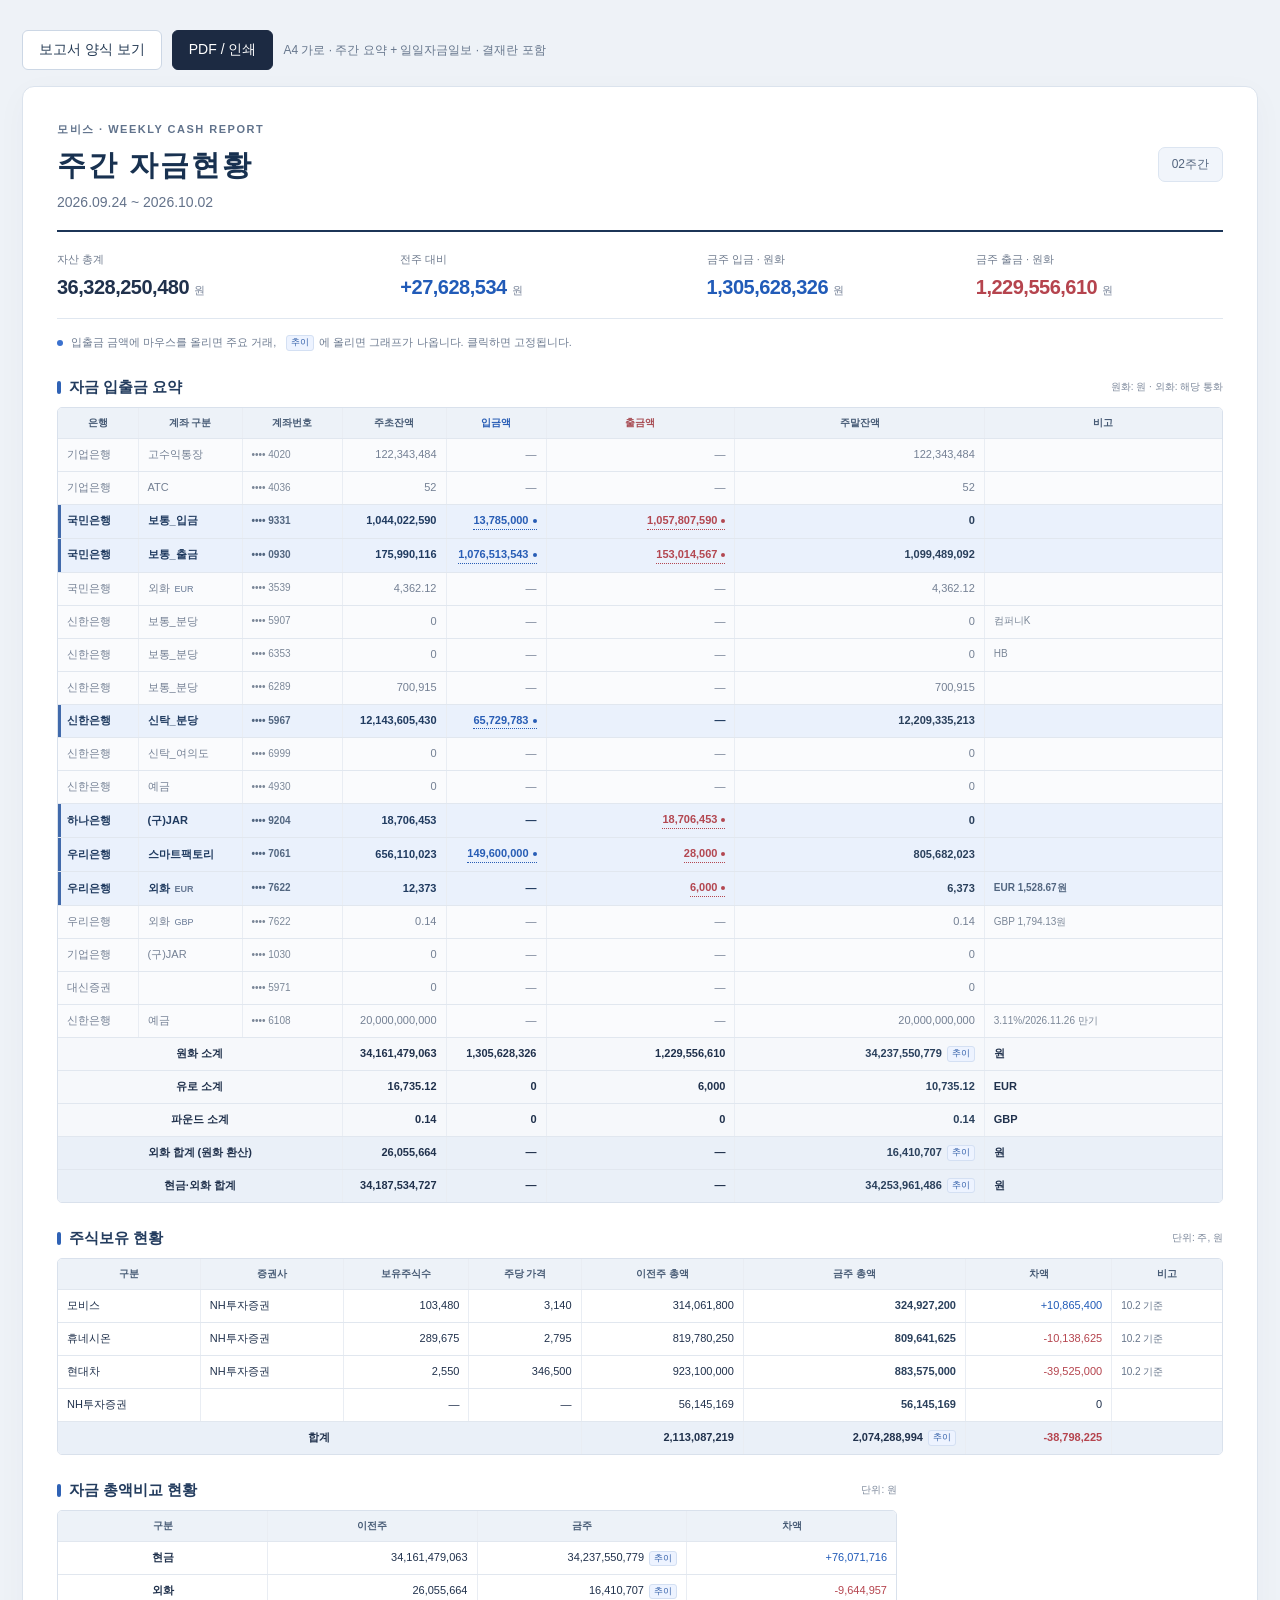
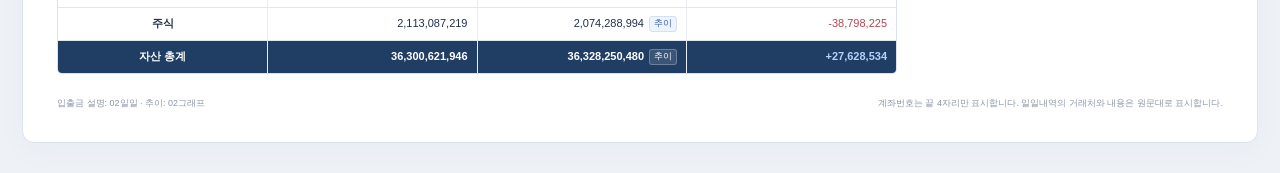
==== commit 7d97e261: "Update index.html" ====
--- a/reports/latest/index.html
+++ b/reports/latest/index.html
@@ -1,27 +1,75 @@
 <!doctype html><html lang="ko"><head><meta charset="utf-8"><meta name="viewport" content="width=device-width,initial-scale=1"><meta name="robots" content="noindex,nofollow"><meta http-equiv="Content-Security-Policy" content="default-src 'none'; script-src 'unsafe-inline'; style-src 'unsafe-inline'; img-src data:; base-uri 'none'; form-action 'none'"><title>모비스 주간자금현황 2026-10-02</title><style>*{box-sizing:border-box}body{margin:0;font-family:Arial,"Noto Sans KR","Malgun Gothic",sans-serif;color:#20314c;background:#eef2f7}button,a,input,select{font:inherit}button{cursor:pointer}.cash-document{max-width:1320px;margin:auto;background:#fff;border:1px solid #dbe3ed;border-radius:12px;padding:32px 34px;box-shadow:0 8px 32px #17315a08}.report-heading{display:flex;justify-content:space-between;align-items:center;border-bottom:2px solid #1c3557;padding-bottom:20px}.report-brand{font-size:11px;letter-spacing:1.5px;font-weight:700;color:#61738c}.report-heading h1{font-size:29px;letter-spacing:2px;margin:9px 0 8px;color:#183150}.report-heading p{font-size:14px;margin:0;color:#63728a}.report-sheet{background:#f1f5fb;border:1px solid #dce5f1;border-radius:7px;padding:8px 13px;font-size:12px;color:#52647e}.metric-grid{display:grid;grid-template-columns:1.3fr 1.15fr 1fr 1fr;border-bottom:1px solid #e0e7f0;margin:20px 0 16px;padding-bottom:19px;gap:22px}.metric>span{display:block;font-size:11px;color:#6f7b8e;margin-bottom:9px}.metric strong{display:block;white-space:nowrap;font-size:20px;font-variant-numeric:tabular-nums;letter-spacing:-.5px}.metric small{font-weight:400;font-size:11px;margin-left:5px;color:#758197}.positive{color:#215bb8!important}.negative{color:#b5444e!important}.interaction-guide{font-size:11px;color:#6e7c91;display:flex;align-items:center;gap:5px;flex-wrap:wrap;margin:15px 0 27px}.guide-dot{width:6px;height:6px;background:#3b71ce;border-radius:50%;margin-right:3px}.mini-tag{display:inline-block;border:1px solid #d4e0f3;background:#edf3ff;font-size:9px;font-weight:500;line-height:1.5;padding:0 4px;border-radius:3px;color:#315ea8;margin-left:5px;vertical-align:middle}.report-section{margin-top:26px}.section-title{display:flex;justify-content:space-between;align-items:center;margin-bottom:10px}.section-title h2{font-size:15px;margin:0;color:#233c5e;display:flex;align-items:center;gap:8px}.section-title h2:before{content:"";width:4px;height:13px;background:#2f62b5;border-radius:2px}.section-title>span{font-size:10px;color:#7b879a}.table-scroll{overflow:auto;border:1px solid #d9e1ec;border-radius:5px}table{border-collapse:collapse;width:100%;font-size:11px;line-height:1.45;white-space:nowrap;min-width:950px}th,td{padding:8px 9px;border-bottom:1px solid #e1e7ef;border-right:1px solid #e9edf3;text-align:left}th:last-child,td:last-child{border-right:0}thead th{background:#edf2f8;color:#475b75;text-align:center;font-size:10px;font-weight:600}tbody tr:last-child>*{border-bottom:0}tbody tr:hover:not(.grand-total){background:#f8faff}.numeric{text-align:right;font-variant-numeric:tabular-nums}.balance{font-weight:600;color:#2a405c}.account-table td:nth-child(1){width:80px}.account-table td:nth-child(2){width:104px}.account-table td:nth-child(3){width:100px}.account-mask{color:#818b9a;font-size:10px}.notes{font-size:10px;max-width:165px;white-space:normal;color:#65748a}.currency{font-size:9px;color:#677995;margin-left:5px}.income-header{color:#285db5}.outcome-header{color:#a84d54}.amount-button,.chart-button{background:none;border:0;padding:0;white-space:nowrap;font-variant-numeric:tabular-nums;color:inherit}.amount-button{border-bottom:1px dotted currentColor;position:relative;font-weight:600}.amount-button.income{color:#285db5}.amount-button.outcome{color:#b34751}.amount-button:hover,.chart-button:hover{filter:brightness(.8)}.amount-button:focus-visible,.chart-button:focus-visible{outline:2px solid #3a70cb;outline-offset:4px}.detail-dot{display:inline-block;width:4px;height:4px;vertical-align:middle;margin-left:4px;background:currentColor;border-radius:50%}.subtotal{background:#f6f8fb;font-weight:600}.total-row{background:#eaf0f8;font-weight:700}.subtotal th,.total-row th{text-align:center}.summary-table{min-width:640px}.summary-table th{width:23%;text-align:center}.grand-total{background:#203d63;color:white;font-weight:700}.grand-total .mini-tag{background:#ffffff20;border-color:#ffffff40;color:white}.grand-total .negative{color:#ffc4cb!important}.grand-total .positive{color:#b5d2ff!important}.summary-section{max-width:840px}.report-footer{display:flex;justify-content:space-between;gap:15px;margin-top:23px;font-size:9px;color:#8b96a7;flex-wrap:wrap}.source-notes{font-size:10px;color:#7b8491;border-top:1px solid #e7ecf3;margin-top:16px;padding-top:11px}.source-notes summary{cursor:pointer}.source-notes ul{padding-left:18px;line-height:1.9}.report-popover{position:fixed;z-index:50;background:#fff;border:1px solid #cdd9ec;border-radius:10px;box-shadow:0 12px 50px #0a294b30;padding:17px 19px 12px;overflow:auto;color:#233b59}.report-popover[hidden]{display:none}.popover-bar{display:flex;justify-content:space-between;align-items:center}.popover-kind{font-size:10px;letter-spacing:.4px;color:#5c78a5;font-weight:700}.popover-close{border:0;background:#f0f3f8;border-radius:50%;width:23px;height:23px;font-size:18px;line-height:20px;color:#8190a8}.popover-content h3{margin:8px 0 12px;font-size:17px}.trade-message{font-size:13px;line-height:1.7;margin:0 0 12px;color:#294363}.trade-items{list-style:none;padding:0;margin:0;border-top:1px solid #e3eaf3}.trade-items li{display:flex;gap:15px;justify-content:space-between;padding:11px 0;border-bottom:1px solid #e9eef5}.trade-items strong{display:block;font-size:11px;line-height:1.6}.trade-items small{font-size:9px;font-weight:400;color:#8794a6;display:block;margin-top:4px}.trade-items li>span{font-size:12px;white-space:nowrap;font-weight:600;text-align:right;padding-top:3px}.detail-scope,.popover-hint{font-size:9px;color:#8b96a6;line-height:1.6;margin:12px 0 0}.popover-hint{padding-top:8px;border-top:1px solid #edf0f4}.chart-summary{display:flex;justify-content:space-between;align-items:flex-end;gap:12px;margin-bottom:12px}.chart-summary strong{font-size:17px;letter-spacing:-.3px}.chart-summary small{font-size:10px;font-weight:400;margin-left:4px}.chart-summary span{font-size:9px}.trend-chart{width:100%;height:auto;display:block}.trend-chart text{font-family:Arial,"Malgun Gothic",sans-serif;font-size:9px;fill:#8390a4}.chart-period{font-size:9px;color:#8692a3;margin:8px 0}.chart-values{font-size:10px;color:#5c6f8b}.chart-values summary{cursor:pointer}.chart-values div{max-height:160px;overflow:auto}.chart-values p{display:flex;justify-content:space-between;margin:0;padding:7px;border-bottom:1px solid #e8edf5}.empty-chart{font-size:12px;color:#6b788c}@media(max-width:1100px){.cash-document{padding:25px 22px}.metric-grid{gap:14px}.metric strong{font-size:16px}table{font-size:10px}}@media(max-width:650px){.cash-document{padding:20px 15px;border-radius:7px}.report-heading h1{font-size:24px}.report-heading p{font-size:12px}.metric-grid{grid-template-columns:1fr 1fr;gap:19px 10px}.metric strong{font-size:17px}.section-title>span{font-size:9px}.report-sheet{font-size:10px}.interaction-guide{font-size:10px;line-height:1.8}.section-title h2{font-size:14px}}@media print{body{background:white}.cash-document{box-shadow:none;border:0;padding:0}.metric-grid{display:none}.interaction-guide,.report-popover,.source-notes,.mini-tag{display:none!important}.table-scroll{overflow:visible}table{min-width:0;font-size:8px}td,th{padding:5px 4px}.report-section{break-inside:avoid}.report-heading h1{font-size:22px}.report-footer{font-size:8px}}
+
+
+/* Keep every account readable; emphasize accounts with movements. */
+.account-table .account-active{background:#eaf1fc;color:#203b60;font-weight:600}
+.account-table .account-active td:first-child{box-shadow:inset 3px 0 #416aab}
+.account-table .account-inactive{background:#fafbfd;color:#748094}
+.account-table .account-inactive .balance{color:#748094;font-weight:400}
+.account-table .account-active .notes,.account-table .account-active .account-mask{color:#526680}
+.account-table .account-inactive .notes,.account-table .account-inactive .account-mask{color:#7b8798}
+.account-table tr.account-active:hover{background:#e0ebfa}
+.chart-range{display:flex;align-items:center;gap:10px;font-size:12px;margin-bottom:12px;color:#526680}
+.chart-range select{border:1px solid #ccd7e5;border-radius:4px;background:white;padding:5px 8px;color:#233953}
 
 .treasury-toolbar{display:flex;align-items:center;gap:10px;max-width:1320px;margin:0 auto 16px;flex-wrap:wrap}.treasury-toolbar button{background:#fff;border:1px solid #ccd7e5;border-radius:6px;color:#233953;padding:10px 16px;font-size:14px;cursor:pointer}.treasury-toolbar .paper-print-button{background:#1c2a42;color:white;border-color:#1c2a42}.treasury-toolbar>span{font-size:12px;color:#66768c}.treasury-print-root{padding:20px 0;overflow:auto}.treasury-print-root[hidden]{display:none}.treasury-page{box-sizing:border-box;width:277mm;height:190mm;margin:0 auto 24px;position:relative;background:white;color:#1d2b43;padding:0;font-family:Arial,"Noto Sans KR","Malgun Gothic",sans-serif;font-size:10px;line-height:1.35;box-shadow:0 8px 25px #17315a15}.treasury-page *{box-sizing:border-box}.p-header{height:24mm;display:flex;align-items:flex-start;justify-content:space-between;border-bottom:2px solid #1d2b43;margin:0 0 11px;padding-top:3px}.p-eyebrow{font-size:9px;letter-spacing:1.5px;color:#68788f;font-weight:700;margin:0 0 4px}.p-header h1{font-size:23px;margin:0 0 5px;letter-spacing:-.7px}.p-header h1 span{font-size:15px;font-weight:600;letter-spacing:0;color:#65758e}.p-period{font-size:11px;margin:0;color:#3c4e68;font-weight:600}.treasury-page .p-approval{width:59mm;min-width:0;border-collapse:collapse;font-size:10px;text-align:center;table-layout:fixed;line-height:1.3}.treasury-page .p-approval th,.treasury-page .p-approval td{border:1px solid #9cacbf;padding:3px;text-align:center}.p-approval th{background:#eef2f8}.p-approval th:first-child{width:6mm;background:#1d2b43;color:white}.p-approval td{height:12mm}.p-metrics{display:flex;gap:9px;margin-bottom:13px}.p-metric{border:1px solid #d5ddea;border-radius:6px;flex:1;padding:10px 11px;min-width:0}.p-metric:first-child{flex:1.25}.p-metric>span{display:block;font-size:9px;color:#64758b;font-weight:600}.p-metric>strong{display:block;font-size:19px;letter-spacing:-.5px;margin:4px 0}.p-metric>div{font-size:9px;font-weight:700;margin-bottom:6px}.p-main-metric{background:#1d2b43;border-color:#1d2b43;color:white}.p-main-metric>span{color:#c0cfdf}.p-main-metric .p-negative{color:#ffadad}.p-main-metric .p-positive{color:#9ce1c7}.p-overview{display:flex;gap:18px}.p-overview>div:first-child{width:46%}.p-overview>div:last-child{width:54%}.treasury-page h2{font-size:11px;border-left:4px solid #28598f;padding-left:7px;margin:12px 0 7px;line-height:1.2}.treasury-page h2 small{font-weight:400;font-size:8px;margin-left:7px;color:#718097}.treasury-page .p-table{min-width:0;width:100%;border-collapse:collapse;font-size:9px;line-height:1.3;table-layout:auto;white-space:normal}.treasury-page .p-table th,.treasury-page .p-table td{padding:5px 6px;border:0;border-bottom:1px solid #dce4ed;text-align:right;font-variant-numeric:tabular-nums}.treasury-page .p-table th:first-child{text-align:left}.treasury-page .p-table thead th{background:#1d2b43;color:white;text-align:center;font-size:8.5px;font-weight:600}.treasury-page .p-table td{white-space:nowrap}.treasury-page .p-summary{font-size:8.5px}.treasury-page .p-summary th,.treasury-page .p-summary td{padding:5px 5px}.treasury-page .p-subtotal{background:#eaf0f7;font-weight:700}.treasury-page .p-grand{background:#1d2b43;color:white;font-weight:700}.p-grand .p-negative{color:#ffadad}.p-grand .p-positive{color:#9ce1c7}.p-negative{color:#bb303b}.p-positive{color:#12856c}.p-bold{font-weight:700}.p-highlights{font-size:10px;line-height:1.85;margin:0;padding-left:13px}.p-chart{display:block;width:100%;height:auto;overflow:visible}.p-chart text{font-family:Arial,"Noto Sans KR","Malgun Gothic",sans-serif;font-size:10px;fill:#7c8b9f}.p-note{font-size:8px;color:#7e8da3;line-height:1.5;margin:5px 0}.treasury-page .p-accounts{font-size:8.5px}.treasury-page .p-accounts th,.treasury-page .p-accounts td{padding:3.4px 6px}.treasury-page .p-accounts td:nth-child(1),.treasury-page .p-accounts td:nth-child(2),.treasury-page .p-accounts td:nth-child(3),.treasury-page .p-accounts td:last-child{text-align:left}.p-account{color:#6c7c93;font-size:8px;max-width:43mm;white-space:normal!important}.p-group{background:#f1f5fa;color:#28598f;font-weight:700}.treasury-page .p-group th{text-align:left;padding:4px 6px}.p-stocks th,.p-stocks td{font-size:9px}.p-stock-charts{display:flex;gap:12px;margin-bottom:11px}.p-stock-chart{flex:1;min-width:0;border:1px solid #dce4ed;border-radius:5px;padding:9px}.p-stock-chart>div{display:flex;justify-content:space-between;gap:10px;font-size:10px}.p-stock-chart>div>span{color:#b9383f;font-size:9px}.p-legend-blue{color:#28598f}.p-legend-teal{color:#379d91}.p-legend-orange{color:#cc852c}.p-footer{position:absolute;bottom:0;left:0;right:0;border-top:1px solid #dce4ed;padding:7px 0 0;display:flex;justify-content:space-between;font-size:8px;color:#8090a6}.p-empty{font-size:10px;color:#8191a6}.treasury-print-root .treasury-page{padding:5mm 6mm;margin-bottom:22px;height:200mm;width:289mm}.treasury-print-root .p-footer{left:6mm;right:6mm;bottom:5mm}@page{size:A4 landscape;margin:10mm}@media print{body.treasury-printing>*{display:none!important}body.treasury-printing>.treasury-print-root{display:block!important;overflow:visible;padding:0}body.treasury-printing{padding:0!important;margin:0!important;background:white!important}.treasury-print-root .treasury-page{width:277mm;height:189mm;margin:0;padding:0;box-shadow:none;break-after:page;page-break-after:always;print-color-adjust:exact;-webkit-print-color-adjust:exact}.treasury-print-root .treasury-page:last-child{break-after:auto;page-break-after:auto}.treasury-print-root .p-footer{left:0;right:0;bottom:0}.treasury-page .p-chart{max-width:100%}.treasury-page h1,.treasury-page h2{break-after:avoid}.treasury-page .p-table{break-inside:avoid}}
 
 /* Readable type sizes for landscape reports. */
 .treasury-page .p-summary{font-size:10px}.treasury-page .p-table thead th{font-size:9.5px}.treasury-page .p-accounts{font-size:9.5px}.p-account{font-size:9px}.p-stocks th,.p-stocks td{font-size:10px}.p-note,.p-footer{font-size:9px}.treasury-page h2{font-size:12px}.treasury-page h2 small{font-size:9px}
+/* Daily ledger keeps every source entry and flows onto further printed pages. */
+.treasury-print-root .treasury-daily-page{height:auto;min-height:200mm;padding-bottom:7mm}.treasury-daily-page .p-footer{position:static;margin-top:18px;padding-top:8px}.p-daily-units{font-size:10px;color:#64758b;margin:0 0 10px}.p-daily-day{margin:0 0 18px}.p-daily-table{table-layout:fixed!important}.p-daily-table .p-col-direction{width:34px}.p-daily-table .p-col-party{width:92px}.p-daily-table .p-col-description{width:166px}.p-daily-table th,.p-daily-table td{font-size:9px!important;line-height:1.5!important;padding:5px 3px!important;border-bottom:1px solid #dce4ed!important}.p-daily-table th small{display:block;font-size:8px;font-weight:400}.p-daily-table .p-daily-date th{background:#eaf0f7!important;color:#233953!important;text-align:left!important;font-size:12px!important;padding:8px 6px!important;border-left:4px solid #28598f!important}.p-daily-table .p-daily-party,.p-daily-table .p-daily-description{white-space:pre-wrap!important;overflow-wrap:anywhere;text-align:left!important}.p-daily-table .p-daily-direction{text-align:center!important;white-space:nowrap}.p-daily-in{color:#12856c}.p-daily-out{color:#bb303b}.p-daily-table .p-daily-amount{white-space:nowrap!important;font-variant-numeric:tabular-nums;letter-spacing:-.25px}.p-daily-total{font-weight:700}.p-daily-empty-row td{text-align:left!important;color:#7c8b9f}.p-daily-closing{background:#eaf0f7;font-weight:700}.p-daily-balance{background:#f7f9fc}.p-daily-empty{font-size:12px;color:#6c7c93;padding:14px 0}.daily-ledger .p-daily-table{min-width:1040px;width:100%;border-collapse:collapse}.daily-ledger .p-daily-table thead th{background:#1d2b43;color:#fff;text-align:center}.daily-ledger .p-daily-table tbody th{text-align:left;font-weight:600}.daily-ledger .p-daily-table .p-daily-amount{text-align:right}.daily-ledger .p-subtotal{background:#eaf0f7;font-weight:700}.daily-ledger .p-negative{color:#bb303b}.daily-ledger .p-positive{color:#12856c}
+@media print{.treasury-print-root .treasury-daily-page{height:auto;min-height:189mm;padding:0;break-after:auto;page-break-after:auto}.treasury-daily-page .p-header{break-inside:avoid}.treasury-daily-page .p-daily-table,.treasury-daily-page .p-daily-day{break-inside:auto;page-break-inside:auto}.p-daily-table thead{display:table-header-group}.p-daily-table tr{break-inside:avoid;page-break-inside:avoid}.treasury-daily-page .p-footer{position:static;break-inside:avoid}.treasury-daily-page .p-daily-table{min-width:0}}
+
+
+.treasury-toolbar label{font-size:13px;color:#526680;display:flex;align-items:center;gap:8px}
+.treasury-toolbar select{border:1px solid #ccd7e5;border-radius:4px;background:white;color:#233953;padding:8px}
+.treasury-page .p-account-active{background:#eaf1fc;color:#203b60;font-weight:600}
+.treasury-page .p-account-inactive{background:#fafbfd;color:#748094}
+.treasury-page .p-account-inactive .p-bold{font-weight:400}
 
 body{padding:30px 22px}@media(max-width:650px){body{padding:12px 8px}}@media print{body{padding:0}}</style></head><body><main id="report"></main><script>
 (()=>{
+// Calendar windows are anchored to the report end, never to a point count.
+function historyForPeriod(history,end,years=1){
+ const last=new Date(end+'T00:00:00Z');
+ if(!Number.isFinite(last.getTime()))return [];
+ const cutoff=new Date(last);const month=cutoff.getUTCMonth();
+ cutoff.setUTCFullYear(cutoff.getUTCFullYear()-(years===3?3:1));
+ if(cutoff.getUTCMonth()!==month)cutoff.setUTCDate(0);
+ const start=cutoff.toISOString().slice(0,10);
+ return history.filter(p=>/^\d{4}-\d{2}-\d{2}$/.test(p.date)&&p.date>=start&&p.date<=end).sort((a,b)=>a.date.localeCompare(b.date));
+}
 const pEscape=v=>String(v??'').replace(/[&<>"']/g,c=>({'&':'&amp;','<':'&lt;','>':'&gt;','"':'&quot;',"'":'&#39;'}[c]));
 const pNumber=(v,decimals=0)=>Number.isFinite(v)?v.toLocaleString('ko-KR',{maximumFractionDigits:decimals}):'-';
 const pChange=v=>!v?'-':v<0?`(${pNumber(-v)})`:`+${pNumber(v)}`;
 const pPercent=(a,b)=>b?`${(100*(a-b)/b).toFixed(2)}%`:'-';
 const pClass=v=>v<0?'p-negative':v>0?'p-positive':'';
-function pLine(points,{key='assets',label='',width=650,height=300,color='#28598f',spark=false,unit=1e8}={}){
- const data=points.map(p=>({date:p.date,value:key==='cashForeign'?p.cash+p.foreign:p[key]})).filter(p=>Number.isFinite(p.value));
+function renderDailyLedger(ledger){
+ if(!ledger?.days?.length)return `<p class="p-daily-empty">${ledger?.sheet?'보고기간에 해당하는 일일내역이 없습니다.':'일일내역 미연결'}</p>`;
+ return ledger.days.map(day=>{
+  const columns=day.columns,count=columns.length+3;
+  const date=day.start===day.end?day.start.replaceAll('-','.'):day.start.replaceAll('-','.')+' ~ '+day.end.replaceAll('-','.');
+  const cells=(values,direction='')=>columns.map(h=>{const n=values?.[h.col],color=n?(direction==='out'?'p-negative':direction==='in'?'p-positive':direction==='net'?pClass(n):''):'';return `<td class="p-daily-amount ${h.total?'p-daily-total':''} ${color}">${n===null||n===undefined?'—':pNumber(n,h.currency==='KRW'?0:2)}</td>`;}).join('');
+  const groups=['in','out'].map(direction=>{
+   const entries=day.entries[direction],label=direction==='in'?'입금':'출금';
+   const rows=entries.length?entries.map(entry=>`<tr class="p-daily-entry" data-source="${pEscape(entry.source)}"><th class="p-daily-direction p-daily-${direction}">${label}</th><td class="p-daily-party">${pEscape(entry.counterparty)||'—'}</td><td class="p-daily-description">${pEscape(entry.description)||'—'}</td>${cells(entry.amounts,direction)}</tr>`).join(''):`<tr class="p-daily-empty-row"><th class="p-daily-direction p-daily-${direction}">${label}</th><td colspan="${count-1}">자금내역없음</td></tr>`;
+   const total=day.summaries[direction==='in'?'income':'outcome'];
+   return rows+(entries.length&&total?`<tr class="p-subtotal"><th colspan="3">${label} 소계</th>${cells(total.amounts,direction)}</tr>`:'');
+  }).join('');
+  const balances=['net','opening','closing'].map(key=>{const s=day.summaries[key];return s?`<tr class="${key==='closing'?'p-daily-closing':'p-daily-balance'}"><th colspan="3">${key==='net'?'입출금 차액':pEscape(s.label)}</th>${cells(s.amounts,key==='net'?'net':'')}</tr>`:'';}).join('');
+  return `<section class="p-daily-day"><table class="p-table p-daily-table"><colgroup><col class="p-col-direction"><col class="p-col-party"><col class="p-col-description">${columns.map(()=>'<col>').join('')}</colgroup><thead><tr class="p-daily-date"><th colspan="${count}">${pEscape(date)}</th></tr><tr><th>구분</th><th>거래처</th><th>내용</th>${columns.map(h=>`<th>${pEscape(h.label)}${h.currency==='KRW'?'':`<small>${h.currency}</small>`}</th>`).join('')}</tr></thead><tbody>${groups}${balances}</tbody></table></section>`;
+ }).join('');
+}
+function pLine(points,{key='assets',label='',width=650,height=300,color='#28598f',spark=false,unit=1e8,categorical=false}={}){
+ const data=points.map(p=>({...p,value:key==='cashForeign'?p.cash+p.foreign:p[key]})).filter(p=>Number.isFinite(p.value));
  if(data.length<2)return'<p class="p-empty">추이 자료 없음</p>';
  const l=spark?3:51,r=spark?3:16,t=spark?3:23,b=spark?3:35;
  const lo=Math.min(...data.map(p=>p.value)),hi=Math.max(...data.map(p=>p.value)),pad=Math.max((hi-lo)*.17,Math.abs(hi)*.001,1),min=lo-pad,max=hi+pad;
  const dates=data.map(p=>Date.parse(p.date+'T00:00:00Z')),start=Math.min(...dates),end=Math.max(...dates);
- const x=i=>l+(dates[i]-start)/(end-start||1)*(width-l-r),y=v=>t+(max-v)/(max-min)*(height-t-b);
+ const x=i=>l+(categorical?i/(data.length-1):(dates[i]-start)/(end-start||1))*(width-l-r),y=v=>t+(max-v)/(max-min)*(height-t-b);
  const path=data.map((p,i)=>`${i?'L':'M'}${x(i).toFixed(2)},${y(p.value).toFixed(2)}`).join(' ');
- let ticks='';if(!spark){for(let i=0;i<4;i++){const v=min+(max-min)*i/3,yy=y(v);ticks+=`<line x1="${l}" x2="${width-r}" y1="${yy}" y2="${yy}" stroke="#dce4ed"/><text x="${l-8}" y="${yy+4}" text-anchor="end">${pNumber(v/unit,unit===1?0:1)}</text>`;}const indices=[0,Math.floor((data.length-1)/3),Math.floor(2*(data.length-1)/3),data.length-1];for(const i of new Set(indices))ticks+=`<text x="${x(i)}" y="${height-11}" text-anchor="${i===0?'start':i===data.length-1?'end':'middle'}">${data[i].date.slice(5).replace('-','/')}</text>`;ticks+=`<text x="${l}" y="12">${unit===1?'원':unit===1e4?'만원':'억원'}</text>`;}
- return`<svg class="p-chart" viewBox="0 0 ${width} ${height}" role="img" aria-label="${pEscape(label)} 추이"><title>${pEscape(label)} ${data[0].date} ~ ${data.at(-1).date}</title>${ticks}<path d="${path} L${x(data.length-1)},${height-b} L${l},${height-b} Z" fill="${color}" fill-opacity=".08"/><path d="${path}" fill="none" stroke="${color}" stroke-width="${spark?1.8:2.1}"/>${!spark?data.map((p,i)=>`<circle cx="${x(i)}" cy="${y(p.value)}" r="${i===data.length-1?3.5:2.4}" fill="${color}"><title>${p.date}: ${pNumber(p.value)}원</title></circle>`).join(''):''}</svg>`;
+ let ticks='';if(!spark){for(let i=0;i<4;i++){const v=min+(max-min)*i/3,yy=y(v);ticks+=`<line x1="${l}" x2="${width-r}" y1="${yy}" y2="${yy}" stroke="#dce4ed"/><text x="${l-8}" y="${yy+4}" text-anchor="end">${pNumber(v/unit,unit===1?0:1)}</text>`;}const indices=[0,Math.floor((data.length-1)/3),Math.floor(2*(data.length-1)/3),data.length-1];for(const i of new Set(indices))ticks+=`<text x="${x(i)}" y="${height-11}" text-anchor="${i===0?'start':i===data.length-1?'end':'middle'}">${categorical&&!data[i].exactDate?'':data[i].date.slice(5).replace('-','/')}</text>`;ticks+=`<text x="${l}" y="12">${unit===1?'원':unit===1e4?'만원':'억원'}</text>`;}
+ return`<svg class="p-chart" viewBox="0 0 ${width} ${height}" role="img" aria-label="${pEscape(label)} 추이"><title>${pEscape(label)} ${data[0].date} ~ ${data.at(-1).date}</title>${ticks}<path d="${path} L${x(data.length-1)},${height-b} L${l},${height-b} Z" fill="${color}" fill-opacity=".08"/><path d="${path}" fill="none" stroke="${color}" stroke-width="${spark?1.8:2.1}"/>${!spark?data.map((p,i)=>`<circle cx="${x(i)}" cy="${y(p.value)}" r="${i===data.length-1?3.5:2.4}" fill="${color}"><title>${categorical&&!p.exactDate?pEscape(p.source):p.date}: ${pNumber(p.value)}원</title></circle>`).join(''):''}</svg>`;
 }
 function pBars(points){
  if(points.length<2)return'<p class="p-empty">증감 자료 없음</p>';
@@ -34,34 +82,38 @@
  return`<svg class="p-chart" viewBox="0 0 ${w} ${h}" role="img" aria-label="주간 자산 증감 요인, 원화 외화 주식"><text x="0" y="10">억원</text>${marks}<line x1="${l}" x2="${w-r}" y1="${y(0)}" y2="${y(0)}" stroke="#92a1b6"/></svg>`;
 }
 function makePrintPages(report){
- const sums=Object.fromEntries(report.summary.map(s=>[s.key,s])),hist=report.history.slice(-26),stocks=report.stocks.filter(s=>s.quantity!==null),deposit=report.stocks.filter(s=>s.quantity===null),stockPrevious=stocks.reduce((n,s)=>n+s.previous,0),stockCurrent=stocks.reduce((n,s)=>n+s.current,0);
+ const sums=Object.fromEntries(report.summary.map(s=>[s.key,s])),hist=historyForPeriod(report.history,report.end),totalHist=historyForPeriod(report.totalHistory?.length?report.totalHistory:report.history,report.end,3),stocks=report.stocks.filter(s=>s.quantity!==null),deposit=report.stocks.filter(s=>s.quantity===null),stockPrevious=stocks.reduce((n,s)=>n+s.previous,0),stockCurrent=stocks.reduce((n,s)=>n+s.current,0);
  const short=row=>row.currency==='KRW'&&(/신탁|예금/.test(row.type)||row.id==='account-23');
  const ordinary=report.rows.filter(r=>r.currency==='KRW'&&!short(r)),term=report.rows.filter(short),foreign=report.rows.filter(r=>r.currency!=='KRW');
  const total=rows=>({previous:rows.reduce((n,s)=>n+s.previous,0),current:rows.reduce((n,s)=>n+s.current,0)}),a=total(ordinary),b=total(term);
  const rows=[['보통예금',a],['단기금융상품',b],['원화 현금 및 예금',sums.cash,'subtotal'],['외화예금 (원화환산)',sums.foreign],['주식 평가액',{previous:stockPrevious,current:stockCurrent}],['증권 예수금',total(deposit)],['주식 및 증권계좌',sums.stocks,'subtotal'],['자산 총계',sums.assets,'grand']];
  const dateText=s=>{const d=new Date(s+'T00:00:00Z');return s.replaceAll('-','.')+' ('+['일','월','화','수','목','금','토'][d.getUTCDay()]+')';};
  const header=(subtitle='')=>`<header class="p-header"><div><p class="p-eyebrow">TREASURY REPORT</p><h1>주간 자금현황${subtitle?` <span>${subtitle}</span>`:''}</h1><p class="p-period">${dateText(report.start)} ~ ${dateText(report.end)}</p></div><table class="p-approval"><tr><th rowspan="2">결<br>재</th><th>담당</th><th>검토</th><th>승인</th></tr><tr><td></td><td></td><td></td></tr></table></header>`;
- const footer=page=>`<footer class="p-footer"><span>단위: 원 (외화예금은 해당 통화, 원화환산은 적용환율 기준)</span><span>작성 ${new Intl.DateTimeFormat('sv-SE',{timeZone:'Asia/Seoul'}).format(new Date(report.updatedAt))} · ${page} / 3</span></footer>`;
+ const footer=page=>`<footer class="p-footer"><span>단위: 원 (외화예금은 해당 통화, 원화환산은 적용환율 기준)</span><span>작성 ${new Intl.DateTimeFormat('sv-SE',{timeZone:'Asia/Seoul'}).format(new Date(report.updatedAt))} · ${page}</span></footer>`;
  const metrics=[['assets','총 자산 (원화·외화·주식)'],['cash','원화 현금 및 예금'],['foreign','외화예금 (원화환산)'],['stocks','주식 및 증권계좌']];
  const highlights=[...report.rows.filter(r=>r.currency==='KRW').map(r=>({label:r.bank+' '+r.type,change:r.current-r.previous})),...stocks.map(s=>({label:s.name+' 평가액',change:s.change}))].filter(x=>x.change).sort((x,y)=>Math.abs(y.change)-Math.abs(x.change)).slice(0,5);
  const tableHead='<thead><tr><th>구분</th><th>이전주</th><th>금주</th><th>차액</th><th>증감률</th></tr></thead>';
- const page1=`<section class="treasury-page">${header()}<div class="p-metrics">${metrics.map(([key,label])=>{const s=sums[key];return`<div class="p-metric ${key==='assets'?'p-main-metric':''}"><span>${label}</span><strong>${pNumber(s.current)}</strong><div class="${pClass(s.change)}">${pChange(s.change)} (${pPercent(s.current,s.previous)})</div>${pLine(hist,{key,label,width:270,height:35,spark:true,color:key==='assets'?'#9cb8df':key==='foreign'?'#379d91':key==='stocks'?'#cc852c':'#28598f'})}</div>`;}).join('')}</div><div class="p-overview"><div><h2>자금 총액 비교</h2><table class="p-table p-summary">${tableHead}<tbody>${rows.map(([label,s,cls=''])=>`<tr class="p-${cls}"><th>${label}</th><td>${pNumber(s.previous)}</td><td>${pNumber(s.current)}</td><td class="${pClass(s.current-s.previous)}">${pChange(s.current-s.previous)}</td><td class="${pClass(s.current-s.previous)}">${pPercent(s.current,s.previous)}</td></tr>`).join('')}</tbody></table><h2>주요 변동 <small>전주 대비 원화환산 금액 기준 상위 5</small></h2><ul class="p-highlights">${highlights.map(x=>`<li>${pEscape(x.label)} <strong class="${pClass(x.change)}">${pChange(x.change)}</strong></li>`).join('')}</ul></div><div><h2>총 자산 추이 <small>최근 ${hist.length}개 시점 · 단위 억원</small></h2>${pLine(hist,{label:'총 자산',width:610,height:330})}<p class="p-note">${hist.length?hist[0].date.replaceAll('-','.'):''} ~ ${report.end.replaceAll('-','.')} · 세로축은 표시 구간에 맞춰 조정</p></div></div>${footer(1)}</section>`;
+ const page1=`<section class="treasury-page">${header()}<div class="p-metrics">${metrics.map(([key,label])=>{const s=sums[key];return`<div class="p-metric ${key==='assets'?'p-main-metric':''}"><span>${label}</span><strong>${pNumber(s.current)}</strong><div class="${pClass(s.change)}">${pChange(s.change)} (${pPercent(s.current,s.previous)})</div>${pLine(hist,{key,label,width:270,height:35,spark:true,color:key==='assets'?'#9cb8df':key==='foreign'?'#379d91':key==='stocks'?'#cc852c':'#28598f'})}</div>`;}).join('')}</div><div class="p-overview"><div><h2>자금 총액 비교</h2><table class="p-table p-summary">${tableHead}<tbody>${rows.map(([label,s,cls=''])=>`<tr class="p-${cls}"><th>${label}</th><td>${pNumber(s.previous)}</td><td>${pNumber(s.current)}</td><td class="${pClass(s.current-s.previous)}">${pChange(s.current-s.previous)}</td><td class="${pClass(s.current-s.previous)}">${pPercent(s.current,s.previous)}</td></tr>`).join('')}</tbody></table><h2>주요 변동 <small>전주 대비 원화환산 금액 기준 상위 5</small></h2><ul class="p-highlights">${highlights.map(x=>`<li>${pEscape(x.label)} <strong class="${pClass(x.change)}">${pChange(x.change)}</strong></li>`).join('')}</ul></div><div><h2>3개년 총액 추이(주식합산) <small>단위 억원</small></h2>${pLine(totalHist,{label:'3개년 총액 추이(주식합산)',width:610,height:330,categorical:Boolean(report.totalHistory?.length)})}<p class="p-note">${totalHist.length?totalHist[0].date.replaceAll('-','.'):''} ~ ${report.end.replaceAll('-','.')} · ${report.totalHistory?.length?'원본 백만원 자료를 억원으로 환산':'세로축은 표시 구간에 맞춰 조정'}</p></div></div>${footer(1)}</section>`;
  const currencyValue=(value,currency)=>`${currency==='EUR'?'€ ':currency==='GBP'?'£ ':''}${pNumber(value,currency==='KRW'?0:2)}`;
- const accountRows=rows=>rows.map(r=>`<tr><td>${pEscape(r.bank)}</td><td>${pEscape(r.type)}</td><td class="p-account">${pEscape(r.account)}</td><td>${currencyValue(r.previous,r.currency)}</td><td class="p-bold">${currencyValue(r.current,r.currency)}</td><td class="${pClass(r.current-r.previous)}">${currencyValue(r.current-r.previous,r.currency)}</td><td class="p-account">${pEscape(r.note)}</td></tr>`).join('');
- const page2=`<section class="treasury-page">${header('· 현금·예금 입출금 요약')}<table class="p-table p-accounts"><thead><tr><th>은행</th><th>계좌명</th><th>계좌번호</th><th>주초잔액</th><th>주말잔액</th><th>증감</th><th>비고</th></tr></thead><tbody><tr class="p-group"><th colspan="7">보통예금</th></tr>${accountRows(ordinary)}<tr class="p-group"><th colspan="7">단기금융상품</th></tr>${accountRows(term)}<tr class="p-group"><th colspan="7">외화예금</th></tr>${accountRows(foreign)}${report.subtotal.map(s=>`<tr class="${s.key==='cashForeign'?'p-grand':'p-subtotal'}"><th colspan="3">${pEscape(s.label)}</th><td>${currencyValue(s.previous,s.currency)}</td><td>${currencyValue(s.current,s.currency)}</td><td class="${pClass(s.current-s.previous)}">${currencyValue(s.current-s.previous,s.currency)}</td><td>${s.currency==='KRW'?'원화환산 포함':s.currency}</td></tr>`).join('')}</tbody></table><p class="p-note">입출금 상세 화면은 거래 계좌만 표시하며, 이 보고서의 잔액 및 소계는 전체 계좌를 포함합니다.</p>${footer(2)}</section>`;
+ const accountRows=rows=>rows.map(r=>`<tr class="${r.in||r.out?'p-account-active':'p-account-inactive'}"><td>${pEscape(r.bank)}</td><td>${pEscape(r.type)}</td><td class="p-account">${pEscape(r.account)}</td><td>${currencyValue(r.previous,r.currency)}</td><td class="p-bold">${currencyValue(r.current,r.currency)}</td><td class="${pClass(r.current-r.previous)}">${currencyValue(r.current-r.previous,r.currency)}</td><td class="p-account">${pEscape(r.note)}</td></tr>`).join('');
+ const page2=`<section class="treasury-page">${header('· 현금·예금 입출금 요약')}<table class="p-table p-accounts"><thead><tr><th>은행</th><th>계좌명</th><th>계좌번호</th><th>주초잔액</th><th>주말잔액</th><th>증감</th><th>비고</th></tr></thead><tbody><tr class="p-group"><th colspan="7">보통예금</th></tr>${accountRows(ordinary)}<tr class="p-group"><th colspan="7">단기금융상품</th></tr>${accountRows(term)}<tr class="p-group"><th colspan="7">외화예금</th></tr>${accountRows(foreign)}${report.subtotal.map(s=>`<tr class="${s.key==='cashForeign'?'p-grand':'p-subtotal'}"><th colspan="3">${pEscape(s.label)}</th><td>${currencyValue(s.previous,s.currency)}</td><td>${currencyValue(s.current,s.currency)}</td><td class="${pClass(s.current-s.previous)}">${currencyValue(s.current-s.previous,s.currency)}</td><td>${s.currency==='KRW'?'원화환산 포함':s.currency}</td></tr>`).join('')}</tbody></table><p class="p-note">전체 계좌 표시 · 입출금이 있는 계좌를 진한 색으로 표시합니다.</p>${footer(2)}</section>`;
  const pdate=new Date(Date.parse(report.start+'T00:00:00Z')-86400000).toISOString().slice(0,10);
  const page3=`<section class="treasury-page">${header('· 주식보유 현황 및 변동')}<table class="p-table p-stocks"><thead><tr><th>종목</th><th>증권사</th><th>보유주식수</th><th>전주 환산주가</th><th>금주 주가</th><th>등락률</th><th>이전주 총액</th><th>금주 총액</th><th>차액</th></tr></thead><tbody>${stocks.map(s=>{const previous=s.previous/s.quantity;return`<tr><th>${pEscape(s.name)}</th><td>${pEscape(s.broker)}</td><td>${pNumber(s.quantity)}</td><td>${pNumber(previous)}</td><td class="p-bold">${pNumber(s.price)}</td><td class="${pClass(s.change)}">${pPercent(s.current,s.previous)}</td><td>${pNumber(s.previous)}</td><td>${pNumber(s.current)}</td><td class="${pClass(s.change)}">${pChange(s.change)}</td></tr>`;}).join('')}<tr class="p-subtotal"><th colspan="6">주식 평가액 소계</th><td>${pNumber(stockPrevious)}</td><td>${pNumber(stockCurrent)}</td><td class="${pClass(stockCurrent-stockPrevious)}">${pChange(stockCurrent-stockPrevious)}</td></tr>${deposit.map(s=>`<tr><th>${pEscape(s.name)} 예수금</th><td colspan="5">증권계좌 예수금</td><td>${pNumber(s.previous)}</td><td>${pNumber(s.current)}</td><td>${pChange(s.change)}</td></tr>`).join('')}<tr class="p-grand"><th colspan="6">주식 및 증권계좌 합계</th><td>${pNumber(sums.stocks.previous)}</td><td>${pNumber(sums.stocks.current)}</td><td>${pChange(sums.stocks.change)}</td></tr></tbody></table><p class="p-note">전주 환산주가 = 이전주 평가금액 ÷ 금주 보유주식수. 과거 종목별 주가 자료는 원본에 포함되어 있지 않습니다.</p><h2>종목별 주가 비교 <small>전주 환산주가·금주 주가 기준</small></h2><div class="p-stock-charts">${stocks.map(s=>`<div class="p-stock-chart"><div><strong>${pEscape(s.name)}</strong><span>${pNumber(s.price)}원 · ${pPercent(s.current,s.previous)}</span></div>${pLine([{date:pdate,price:s.previous/s.quantity},{date:report.end,price:s.price}],{key:'price',label:s.name,width:345,height:135,color:'#cc852c',unit:1})}</div>`).join('')}</div><h2>주간 자산 증감 요인 <small><span class="p-legend-blue">원화 현금·예금</span> <span class="p-legend-teal">외화</span> <span class="p-legend-orange">주식·증권</span></small></h2>${pBars(hist)}${footer(3)}</section>`;
- return page1+page2+page3;
+ const daily=`<section class="treasury-page treasury-daily-page">${header('· 일일자금일보')}<p class="p-daily-units">원화: 원 · 외화: EUR / GBP</p>${renderDailyLedger(report.dailyLedger)}${footer('일일내역')}</section>`;
+ return page1+page2+page3+daily;
 }
 function installReportPrint(root,report){
  const paper=document.createElement('div');paper.className='treasury-print-root';paper.hidden=true;paper.innerHTML=makePrintPages(report);document.body.append(paper);
- const toolbar=document.createElement('div');toolbar.className='treasury-toolbar';toolbar.innerHTML='<button type="button" class="paper-preview-button">보고서 양식 보기</button><button type="button" class="paper-print-button">PDF / 인쇄</button><span>A4 가로 3쪽 · 결재란 포함</span>';root.prepend(toolbar);
+ const toolbar=document.createElement('div');toolbar.className='treasury-toolbar';toolbar.innerHTML='<button type="button" class="paper-preview-button">보고서 양식 보기</button><button type="button" class="paper-print-button">PDF / 인쇄</button><span>A4 가로 · 주간 요약 + 일일자금일보 · 결재란 포함</span>';root.prepend(toolbar);
  const preview=toolbar.querySelector('.paper-preview-button');
  preview.addEventListener('click',()=>{paper.hidden=!paper.hidden;preview.textContent=paper.hidden?'보고서 양식 보기':'보고서 양식 닫기';if(!paper.hidden)paper.scrollIntoView({behavior:'smooth',block:'start'});});
- const printing=()=>{document.body.classList.add('treasury-printing');window.print();};toolbar.querySelector('.paper-print-button').addEventListener('click',printing);
+ const before=()=>document.body.classList.add('treasury-printing');
+ const printing=()=>{before();window.print();};toolbar.querySelector('.paper-print-button').addEventListener('click',printing);
+ window.addEventListener('beforeprint',before);
  const after=()=>document.body.classList.remove('treasury-printing');window.addEventListener('afterprint',after);
- return()=>{paper.remove();toolbar.remove();after();window.removeEventListener('afterprint',after);};
+ return()=>{paper.remove();toolbar.remove();after();window.removeEventListener('beforeprint',before);window.removeEventListener('afterprint',after);};
 }
+
 
 const escapeText=value=>String(value??'').replace(/[&<>"']/g,c=>({'&':'&amp;','<':'&lt;','>':'&gt;','"':'&quot;',"'":'&#39;'}[c]));
 const nf=new Intl.NumberFormat('ko-KR',{maximumFractionDigits:0});
@@ -81,21 +133,22 @@
  root.innerHTML=`<article class="cash-document"><div class="report-heading"><div><span class="report-brand">${e(report.company)} · WEEKLY CASH REPORT</span><h1>${e(report.title)}</h1><p>${date(report.start)} ~ ${date(report.end)}</p></div><span class="report-sheet">${e(report.sheet)}</span></div>
  <div class="metric-grid"><div class="metric"><span>자산 총계</span><strong>${amount(assets.current)}<small>원</small></strong></div><div class="metric"><span>전주 대비</span><strong class="${color(assets.change)}">${signed(assets.change)}<small>원</small></strong></div><div class="metric"><span>금주 입금 · 원화</span><strong class="positive">${amount(cashSubtotal.in)}<small>원</small></strong></div><div class="metric"><span>금주 출금 · 원화</span><strong class="negative">${amount(cashSubtotal.out)}<small>원</small></strong></div></div>
  <p class="interaction-guide"><span class="guide-dot"></span>입출금 금액에 마우스를 올리면 주요 거래, <span class="mini-tag">추이</span>에 올리면 그래프가 나옵니다. 클릭하면 고정됩니다.</p>
- <section class="report-section"><div class="section-title"><h2>자금 입출금 요약</h2><span>원화: 원 · 외화: 해당 통화</span></div><div class="table-scroll"><table class="account-table"><thead><tr><th>은행</th><th>계좌 구분</th><th>계좌번호</th><th>주초잔액</th><th class="income-header">입금액</th><th class="outcome-header">출금액</th><th>주말잔액</th><th>비고</th></tr></thead><tbody>${report.rows.filter(row=>row.in||row.out).sort((a,b)=>Math.max(b.in,b.out)-Math.max(a.in,a.out)).map(row=>`<tr><td>${e(row.bank)}</td><td>${e(row.type)}${row.currency!=='KRW'?`<span class="currency">${row.currency}</span>`:''}</td><td class="account-mask">${e(row.account)}</td><td class="numeric">${amount(row.previous,row.currency)}</td>${['in','out'].map(dir=>`<td class="numeric">${row[dir]>0?`<button class="amount-button ${dir==='in'?'income':'outcome'}" data-transaction="${e(row.id)}:${dir}" aria-label="${e(row.bank+' '+row.type+' '+(dir==='in'?'입금':'출금')+' 주요 거래')}" aria-haspopup="dialog">${amount(row[dir],row.currency)}<span class="detail-dot" aria-hidden="true"></span></button>`:'—'}</td>`).join('')}<td class="numeric balance">${amount(row.current,row.currency)}</td><td class="notes">${e(row.note)}</td></tr>`).join('')}
+ <section class="report-section"><div class="section-title"><h2>자금 입출금 요약</h2><span>원화: 원 · 외화: 해당 통화</span></div><div class="table-scroll"><table class="account-table"><thead><tr><th>은행</th><th>계좌 구분</th><th>계좌번호</th><th>주초잔액</th><th class="income-header">입금액</th><th class="outcome-header">출금액</th><th>주말잔액</th><th>비고</th></tr></thead><tbody>${report.rows.map(row=>`<tr class="${row.in||row.out?'account-active':'account-inactive'}"><td>${e(row.bank)}</td><td>${e(row.type)}${row.currency!=='KRW'?`<span class="currency">${row.currency}</span>`:''}</td><td class="account-mask">${e(row.account)}</td><td class="numeric">${amount(row.previous,row.currency)}</td>${['in','out'].map(dir=>`<td class="numeric">${row[dir]>0?`<button class="amount-button ${dir==='in'?'income':'outcome'}" data-transaction="${e(row.id)}:${dir}" aria-label="${e(row.bank+' '+row.type+' '+(dir==='in'?'입금':'출금')+' 주요 거래')}" aria-haspopup="dialog">${amount(row[dir],row.currency)}<span class="detail-dot" aria-hidden="true"></span></button>`:'—'}</td>`).join('')}<td class="numeric balance">${amount(row.current,row.currency)}</td><td class="notes">${e(row.note)}</td></tr>`).join('')}
  ${report.subtotal.map(s=>`<tr class="subtotal ${s.label.includes('합계')?'total-row':''}"><th colspan="3">${e(s.label)}</th><td class="numeric">${amount(s.previous,s.currency)}</td><td class="numeric">${s.in===null?'—':amount(s.in,s.currency)}</td><td class="numeric">${s.out===null?'—':amount(s.out,s.currency)}</td><td class="numeric balance">${s.key?`<button class="chart-button" data-chart="${s.key}" aria-label="${e(s.label)} 추이" aria-haspopup="dialog">${amount(s.current,s.currency)}<span class="mini-tag">추이</span></button>`:amount(s.current,s.currency)}</td><td>${s.currency==='KRW'?'원':s.currency}</td></tr>`).join('')}</tbody></table></div></section>
  <section class="report-section"><div class="section-title"><h2>주식보유 현황</h2><span>단위: 주, 원</span></div><div class="table-scroll"><table><thead><tr><th>구분</th><th>증권사</th><th>보유주식수</th><th>주당 가격</th><th>이전주 총액</th><th>금주 총액</th><th>차액</th><th>비고</th></tr></thead><tbody>${report.stocks.map(s=>`<tr><td>${e(s.name)}</td><td>${e(s.broker)}</td><td class="numeric">${amount(s.quantity)}</td><td class="numeric">${amount(s.price)}</td><td class="numeric">${amount(s.previous)}</td><td class="numeric balance">${amount(s.current)}</td><td class="numeric ${color(s.change)}">${signed(s.change)}</td><td class="notes">${e(s.note)}</td></tr>`).join('')}<tr class="total-row"><th colspan="4">합계</th><td class="numeric">${amount(report.stockTotal.previous)}</td><td class="numeric"><button class="chart-button" data-chart="stocks" aria-label="주식 총액 추이" aria-haspopup="dialog">${amount(report.stockTotal.current)}<span class="mini-tag">추이</span></button></td><td class="numeric ${color(report.stockTotal.change)}">${signed(report.stockTotal.change)}</td><td></td></tr></tbody></table></div></section>
  <section class="report-section summary-section"><div class="section-title"><h2>자금 총액비교 현황</h2><span>단위: 원</span></div><div class="table-scroll"><table class="summary-table"><thead><tr><th>구분</th><th>이전주</th><th>금주</th><th>차액</th></tr></thead><tbody>${report.summary.map(s=>`<tr class="${s.key==='assets'?'grand-total':''}"><th>${e(s.label)}</th><td class="numeric">${amount(s.previous)}</td><td class="numeric"><button class="chart-button" data-chart="${s.key}" aria-label="${e(s.label)} 추이" aria-haspopup="dialog">${amount(s.current)}<span class="mini-tag">추이</span></button></td><td class="numeric ${color(s.change)}">${signed(s.change)}</td></tr>`).join('')}</tbody></table></div></section>
  <footer class="report-footer"><span>입출금 설명: ${e(report.source.daily||'일일내역 미연결')} · 추이: ${e(report.source.graph||'주간 비교')}</span><span>${e(report.privacy)}</span></footer>
- ${report.warnings.length?`<details class="source-notes"><summary>자료 연결 참고사항 (${report.warnings.length})</summary><ul>${report.warnings.map(w=>`<li>${e(w)}</li>`).join('')}</ul></details>`:''}</article><aside class="report-popover" role="dialog" aria-label="보고서 상세" hidden><div class="popover-bar"><span class="popover-kind"></span><button class="popover-close" aria-label="상세 닫기">×</button></div><div class="popover-content"></div><p class="popover-hint">클릭하면 고정 · Esc로 닫기</p></aside>`;
+ </article><aside class="report-popover" role="dialog" aria-label="보고서 상세" hidden><div class="popover-bar"><span class="popover-kind"></span><button class="popover-close" aria-label="상세 닫기">×</button></div><div class="popover-content"></div><p class="popover-hint">클릭하면 고정 · Esc로 닫기</p></aside>`;
  const paperCleanup=installReportPrint(root,report);
  const pop=root.querySelector('.report-popover'),body=pop.querySelector('.popover-content');
  function hide(){pop.hidden=true;pinned=false;anchor?.setAttribute('aria-expanded','false');anchor=null;clearTimeout(timer);}
  function place(){if(!anchor||pop.hidden)return;const rect=anchor.getBoundingClientRect(),width=Math.min(470,innerWidth-24);pop.style.width=width+'px';const height=pop.offsetHeight;let left=Math.max(12,Math.min(rect.left,innerWidth-width-12)),top=rect.bottom+8;if(top+height>innerHeight-12)top=Math.max(12,rect.top-height-8);pop.style.left=left+'px';pop.style.top=top+'px';pop.style.maxHeight=Math.max(180,innerHeight-24)+'px';}
- function open(button,lock=false){clearTimeout(timer);if(pinned&&!lock&&button!==anchor)return;if(anchor)anchor.setAttribute('aria-expanded','false');anchor=button;pinned=lock;button.setAttribute('aria-expanded','true');
-  if(button.dataset.transaction){const[id,dir]=button.dataset.transaction.split(':'),row=report.rows.find(r=>r.id===id),d=row.details?.[dir];pop.querySelector('.popover-kind').textContent=dir==='in'?'금주 주요 입금':'금주 주요 출금';body.innerHTML=`<h3>${e(row.bank)} · ${e(row.type)}</h3><p class="trade-message">${e(d?.message||'연결된 일일 거래내역이 없습니다.')}</p>${d?.items?.length?`<ol class="trade-items">${d.items.map(t=>`<li><div><strong>${e(t.label)}</strong><small>${e(t.date)} · ${e(t.source)}</small></div><span>${amount(t.amount,row.currency)}<small>${row.currency==='KRW'?'원':row.currency}</small></span></li>`).join('')}</ol>`:''}<p class="detail-scope">${e(d?.scope||'일일내역 미연결')}${d?.count?` · ${d.count}건 중 상위 ${d.items.length}건`:''}</p>`;
-  }else{const key=button.dataset.chart,labels={cash:'현금',foreign:'외화',stocks:'주식',assets:'자산 총계',cashForeign:'현금·외화 합계'},points=report.history.map(p=>({...p,value:key==='cashForeign'?p.cash+p.foreign:p[key]})).filter(p=>Number.isFinite(p.value)).slice(-12);pop.querySelector('.popover-kind').textContent='자금 추이';body.innerHTML=`<h3>${e(labels[key])}</h3>${chart(points,labels[key])}`;}
+ function open(button,lock=false,years=1){clearTimeout(timer);if(pinned&&!lock&&button!==anchor)return;if(anchor)anchor.setAttribute('aria-expanded','false');anchor=button;pinned=lock;button.setAttribute('aria-expanded','true');
+  if(button.dataset.transaction){const[id,dir]=button.dataset.transaction.split(':'),row=report.rows.find(r=>r.id===id),d=row.details?.[dir];pop.querySelector('.popover-kind').textContent=dir==='in'?'금주 주요 입금':'금주 주요 출금';body.innerHTML=`<h3>${e(row.bank)}</h3><p class="trade-message">${e(d?.message||'연결된 일일 거래내역이 없습니다.')}</p>${d?.items?.length?`<ol class="trade-items">${d.items.map(t=>`<li><div><strong>${e(t.label)}</strong><small>${e(t.date)} · ${e(t.source)}</small></div><span>${amount(t.amount,row.currency)}<small>${row.currency==='KRW'?'원':row.currency}</small></span></li>`).join('')}</ol>`:''}<p class="detail-scope">${e(d?.scope||'일일내역 미연결')}${d?.count?` · ${d.count}건 중 상위 ${d.items.length}건`:''}</p>`;
+  }else{const key=button.dataset.chart,labels={cash:'현금',foreign:'외화',stocks:'주식',assets:'자산 총계',cashForeign:'현금·외화 합계'},points=historyForPeriod(report.history,report.end,key==='assets'?years:1).map(p=>({...p,value:key==='cashForeign'?p.cash+p.foreign:p[key]})).filter(p=>Number.isFinite(p.value));pop.querySelector('.popover-kind').textContent='자금 추이';body.innerHTML=`<h3>${e(labels[key])} · 최근 ${key==='assets'&&years===3?3:1}년</h3>${key==='assets'?`<label class="chart-range">표시 기간 <select class="chart-history-years" aria-label="총 자산 추이 기간"><option value="1" ${years===1?'selected':''}>최근 1년</option><option value="3" ${years===3?'selected':''}>최근 3년</option></select></label>`:''}${chart(points,labels[key])}`;}
   pop.hidden=false;pop.querySelector('.popover-hint').textContent=lock?'상세 고정 중 · Esc로 닫기':'클릭하면 고정 · Esc로 닫기';place();
  }
+ listen('change',event=>{if(event.target.matches('.chart-history-years')&&anchor)open(anchor,true,Number(event.target.value));});
  const trigger=target=>target instanceof Element?target.closest('[data-transaction],[data-chart]'):null;
  listen('mouseover',event=>{const b=trigger(event.target);if(b&&!b.contains(event.relatedTarget))open(b);});
  listen('mouseout',event=>{if(pinned)return;if((anchor?.contains(event.target)||pop.contains(event.target))&&!anchor?.contains(event.relatedTarget)&&!pop.contains(event.relatedTarget)){clearTimeout(timer);timer=setTimeout(hide,180);}});
@@ -116,7 +169,8 @@
  return`<div class="chart-summary"><strong>${amount(last.value)}<small>원</small></strong><span class="${color(change)}">기간 증감 ${signed(change)}원</span></div><svg class="trend-chart" viewBox="0 0 ${w} ${h}" role="img" aria-label="${e(label)} ${first.date}부터 ${last.date}까지 추이"><title>${e(label)} 추이. ${amount(first.value)}원에서 ${amount(last.value)}원</title>${ticks.map(v=>`<line x1="${left}" y1="${y(v)}" x2="${w-right}" y2="${y(v)}" stroke="#e8edf3"/><text x="${left-8}" y="${y(v)+4}" text-anchor="end">${decimal.format(v/1e8)}</text>`).join('')}<text x="5" y="11">억원</text><path d="${path} L${x(points.length-1)},${baseline} L${left},${baseline} Z" fill="#e9f0ff"/><path d="${path}" fill="none" stroke="#285ac5" stroke-width="2.5"/>${points.map((p,i)=>`<circle cx="${x(i)}" cy="${y(p.value)}" r="${i===points.length-1?4:3}" fill="#285ac5"><title>${p.date}: ${amount(p.value)}원</title></circle>`).join('')}<text x="${left}" y="${h-10}">${first.date.slice(5)}</text><text x="${w-right}" y="${h-10}" text-anchor="end">${last.date.slice(5)}</text></svg><p class="chart-period">${date(first.date)} ~ ${date(last.date)} · 최근 ${points.length}개 시점</p><details class="chart-values"><summary>시점별 금액</summary><div>${points.map(p=>`<p><span>${date(p.date)}</span><strong>${amount(p.value)}원</strong></p>`).join('')}</div></details>`;
 }
 
-const reportData={"version":1,"title":"주간 자금현황","company":"모비스","sheet":"02주간","start":"2026-09-24","end":"2026-10-02","updatedAt":"2026-10-02T07:14:41.147Z","source":{"weekly":"02주간","daily":"02일일","graph":"02그래프","fileName":"모비스주간자금일보_1002.xlsx"},"rows":[{"id":"account-6","bank":"기업은행","type":"고수익통장","account":"•••• 4020","previous":122343484,"in":0,"out":0,"current":122343484,"note":"","currency":"KRW"},{"id":"account-7","bank":"기업은행","type":"ATC","account":"•••• 4036","previous":52,"in":0,"out":0,"current":52,"note":"","currency":"KRW"},{"id":"account-8","bank":"국민은행","type":"보통_입금","account":"•••• 9331","previous":1044022590,"in":0,"out":0,"current":1044022590,"note":"","currency":"KRW"},{"id":"account-9","bank":"국민은행","type":"보통_출금","account":"•••• 0930","previous":175990116,"in":0,"out":0,"current":175990116,"note":"","currency":"KRW"},{"id":"account-10","bank":"국민은행","type":"외화","account":"•••• 3539","previous":4362.119999999995,"in":0,"out":0,"current":4362.119999999995,"note":"","currency":"EUR"},{"id":"account-11","bank":"신한은행","type":"보통_분당","account":"•••• 5907","previous":0,"in":0,"out":0,"current":0,"note":"컴퍼니K","currency":"KRW"},{"id":"account-12","bank":"신한은행","type":"보통_분당","account":"•••• 6353","previous":0,"in":0,"out":0,"current":0,"note":"HB","currency":"KRW"},{"id":"account-13","bank":"신한은행","type":"보통_분당","account":"•••• 6289","previous":700915,"in":0,"out":0,"current":700915,"note":"","currency":"KRW"},{"id":"account-14","bank":"신한은행","type":"신탁_분당","account":"•••• 5967","previous":12143605430,"in":0,"out":0,"current":12143605430,"note":"","currency":"KRW"},{"id":"account-15","bank":"신한은행","type":"신탁_여의도","account":"•••• 6999","previous":0,"in":0,"out":0,"current":0,"note":"","currency":"KRW"},{"id":"account-16","bank":"신한은행","type":"예금","account":"•••• 4930","previous":0,"in":0,"out":0,"current":0,"note":"","currency":"KRW"},{"id":"account-17","bank":"하나은행","type":"(구)JAR","account":"•••• 9204","previous":18706453,"in":0,"out":0,"current":18706453,"note":"","currency":"KRW"},{"id":"account-18","bank":"우리은행","type":"스마트팩토리","account":"•••• 7061","previous":656110023,"in":149600000,"out":28000,"current":805682023,"note":"","currency":"KRW","details":{"in":{"message":"금주에는 희성촉매·네오텍·엠에스오토에서 매출대금 입금이 있었습니다.","matched":true,"total":149600000,"scope":"주간 금액과 일일내역 합계 일치","items":[{"label":"희성촉매 · 매출대금 입금","amount":140690000,"date":"09-30","source":"02일일!G79"},{"label":"네오텍 · 매출대금 입금","amount":7810000,"date":"09-30","source":"02일일!G80"},{"label":"엠에스오토 · 매출대금 입금","amount":1100000,"date":"09-24~09-27","source":"02일일!G9"}],"count":3},"out":{"message":"금주의 가장 큰 출금 항목은 외화지급 원화 수수료입니다.","matched":true,"total":28000,"scope":"주간 금액과 일일내역 합계 일치","items":[{"label":"외화지급 원화 수수료","amount":28000,"date":"09-29","source":"02일일!G66"}],"count":1}}},{"id":"account-19","bank":"우리은행","type":"외화","account":"•••• 7622","previous":12373,"in":0,"out":0,"current":12373,"note":"EUR 1,528.67원","currency":"EUR"},{"id":"account-20","bank":"우리은행","type":"외화","account":"•••• 7622","previous":0.14,"in":0,"out":0,"current":0.14,"note":"GBP 1,794.13원","currency":"GBP"},{"id":"account-21","bank":"기업은행","type":"(구)JAR","account":"•••• 1030","previous":0,"in":0,"out":0,"current":0,"note":"","currency":"KRW"},{"id":"account-22","bank":"대신증권","type":"","account":"•••• 5971","previous":0,"in":0,"out":0,"current":0,"note":"","currency":"KRW"},{"id":"account-23","bank":"신한은행","type":"예금","account":"•••• 6108","previous":20000000000,"in":0,"out":0,"current":20000000000,"note":"3.11%/2026.11.26 만기","currency":"KRW"}],"subtotal":[{"label":"원화 소계","previous":34161479063,"in":149600000,"out":28000,"current":34311051063,"currency":"KRW","key":"cash"},{"label":"유로 소계","previous":16735.119999999995,"in":0,"out":0,"current":16735.119999999995,"currency":"EUR","key":null},{"label":"파운드 소계","previous":0.14,"in":0,"out":0,"current":0.14,"currency":"GBP","key":null},{"label":"외화 합계 (원화 환산)","previous":26055664.41299999,"in":null,"out":null,"current":25582727.06859999,"currency":"KRW","key":"foreign"},{"label":"현금·외화 합계","previous":34187534727.413,"in":null,"out":null,"current":34336633790.0686,"currency":"KRW","key":"cashForeign"}],"stocks":[{"name":"모비스","broker":"NH투자증권","quantity":103480,"price":3140,"previous":314061800,"current":324927200,"change":10865400,"note":"10.2 기준"},{"name":"휴네시온","broker":"NH투자증권","quantity":289675,"price":2795,"previous":819780250,"current":809641625,"change":-10138625,"note":"10.2 기준"},{"name":"현대차","broker":"NH투자증권","quantity":2550,"price":346500,"previous":923100000,"current":883575000,"change":-39525000,"note":"10.2 기준"},{"name":"NH투자증권","broker":"","quantity":null,"price":null,"previous":56145169,"current":56145169,"change":0,"note":""}],"stockTotal":{"previous":2113087219,"current":2074288994,"change":-38798225},"summary":[{"key":"cash","label":"현금","previous":34161479063,"current":34311051063,"change":149572000},{"key":"foreign","label":"외화","previous":26055664.41299999,"current":25582727.06859999,"change":-472937.3443999998},{"key":"stocks","label":"주식","previous":2113087219,"current":2074288994,"change":-38798225},{"key":"assets","label":"자산 총계","previous":36300621946.412994,"current":36410922784.0686,"change":110300837.65560913}],"history":[{"date":"1998-09-22","cash":41996226002.6,"foreign":457916220.1581002,"stocks":6954766196,"assets":49408908418.7581,"source":"02그래프!AA83:AA93"},{"date":"2001-12-13","cash":42022452292.6,"foreign":465480323.6293001,"stocks":6898121081,"assets":49386053697.2293,"source":"02그래프!Z83:Z93"},{"date":"2001-12-28","cash":42123882224.6,"foreign":464257493.01790017,"stocks":6950689831,"assets":49538829548.6179,"source":"02그래프!Y83:Y93"},{"date":"2002-02-05","cash":38020454969.6,"foreign":170185925.2955,"stocks":6357971985,"assets":44548612879.8955,"source":"02그래프!CI83:CI93"},{"date":"2002-11-23","cash":32228343568.6,"foreign":467201927.9301002,"stocks":6878650186,"assets":39574195682.5301,"source":"02그래프!X83:X93"},{"date":"2008-07-09","cash":37795376570,"foreign":70531976.68,"stocks":7689404806,"assets":45555313352.68,"source":"02그래프!CS83:CS93"},{"date":"2008-08-13","cash":38557019820,"foreign":13234598.264000008,"stocks":7363027318,"assets":45933281736.264,"source":"02그래프!CT83:CT93"},{"date":"2008-10-01","cash":38032739686.6,"foreign":170302464.0395,"stocks":7244582328,"assets":45447624478.6395,"source":"02그래프!CM83:CM93"},{"date":"2009-01-15","cash":38184243321.6,"foreign":171103828.08110002,"stocks":6699532195,"assets":45054879344.6811,"source":"02그래프!CL83:CL93"},{"date":"2010-04-11","cash":38019982399,"foreign":169635218,"stocks":7100882777,"assets":45290500394,"source":"02그래프!CN83:CN93"},{"date":"2010-07-19","cash":37995810780,"foreign":173130197,"stocks":7488302706,"assets":45657243683,"source":"02그래프!CQ83:CQ93"},{"date":"2012-02-27","cash":38284115207.6,"foreign":169866926.75860003,"stocks":6343951380,"assets":44797933514.3586,"source":"02그래프!CK83:CK93"},{"date":"2013-07-19","cash":36085680096.6,"foreign":433178667.0696002,"stocks":3201679605,"assets":39720538368.6696,"source":"02그래프!U83:U93"},{"date":"2015-11-05","cash":37963025142,"foreign":169165857.53100002,"stocks":7514292827,"assets":45646483826.531,"source":"02그래프!CP83:CP93"},{"date":"2016-09-05","cash":37798105034,"foreign":10581249.991600007,"stocks":7533330531,"assets":45342016814.9916,"source":"02그래프!CR83:CR93"},{"date":"2020-12-11","cash":38266418957.6,"foreign":170189067.37219998,"stocks":6290318910,"assets":44726926934.9722,"source":"02그래프!CJ83:CJ93"},{"date":"2024-04-10","cash":34161479063,"foreign":26055664.41299999,"stocks":2113087219,"assets":36300621946.412994,"source":"02그래프!EN83:EN93"},{"date":"2024-11-16","cash":11406954257.6,"foreign":437630310.8216002,"stocks":28552845645,"assets":40397430213.4216,"source":"02그래프!S83:S93"},{"date":"2025-01-11","cash":34349671759,"foreign":26513876.138399992,"stocks":2163016294,"assets":36539201929.1384,"source":"02그래프!EM83:EM93"},{"date":"2025-03-25","cash":34311051063,"foreign":25582727.06859999,"stocks":2074288994,"assets":36410922784.0686,"source":"02그래프!EP83:EP93"},{"date":"2026-07-20","cash":11304266687.6,"foreign":434714597.72440016,"stocks":30895700145,"assets":42634681430.3244,"source":"02그래프!T83:T93"},{"date":"2026-08-02","cash":34033943274,"foreign":72645092.47119999,"stocks":3473491363,"assets":37580079729.4712,"source":"02그래프!DR83:DR93"},{"date":"2026-09-23","cash":34161479063,"foreign":26055664.41299999,"stocks":2113087219,"assets":36300621946.412994,"source":"02주간!E45:E48"},{"date":"2026-10-02","cash":34311051063,"foreign":25582727.06859999,"stocks":2074288994,"assets":36410922784.0686,"source":"02주간!F45:F48"}],"warnings":["그래프의 구성금액과 총계가 불일치하는 5개 열을 제외했습니다."],"privacy":"계좌번호는 끝 4자리만 표시하며 개인 수취인 이름은 게시 데이터에서 제외합니다."};
+
+const reportData={"version":1,"title":"주간 자금현황","company":"모비스","sheet":"02주간","start":"2026-09-24","end":"2026-10-02","updatedAt":"2026-10-02T08:26:24.484Z","source":{"weekly":"02주간","daily":"02일일","graph":"02그래프","fileName":"모비스주간자금일보_1002.xlsx"},"rows":[{"id":"account-6","bank":"기업은행","type":"고수익통장","account":"•••• 4020","previous":122343484,"in":0,"out":0,"current":122343484,"note":"","currency":"KRW"},{"id":"account-7","bank":"기업은행","type":"ATC","account":"•••• 4036","previous":52,"in":0,"out":0,"current":52,"note":"","currency":"KRW"},{"id":"account-8","bank":"국민은행","type":"보통_입금","account":"•••• 9331","previous":1044022590,"in":13785000,"out":1057807590,"current":0,"note":"","currency":"KRW","details":{"in":{"message":"은행별 주요 거래: 금주에는 보그워너·세동산업에서 매출대금 입금이 있었습니다.","matched":false,"total":32490953,"scope":"은행별 주요 거래","items":[{"label":"자금이체 (하나은행 -> 국민)","amount":18705953,"date":"10-02","source":"02일일!F123"},{"label":"보그워너 · 매출대금 입금","amount":12465000,"date":"09-28","source":"02일일!F27"},{"label":"세동산업 · 매출대금 입금","amount":1320000,"date":"09-30","source":"02일일!F77"}],"count":3},"out":{"message":"은행별 주요 거래: 금주의 가장 큰 출금 항목은 신규차랑 구매(주형진전무)입니다.","matched":false,"total":153014567,"scope":"은행별 주요 거래","items":[{"label":"신규차랑 구매(주형진전무)","amount":64251400,"date":"09-29","source":"02일일!F65"},{"label":"회사명의 대출","amount":60000000,"date":"09-28","source":"02일일!F35"},{"label":"입사자 노트북 (김미현,정민성)","amount":6160000,"date":"09-29","source":"02일일!F63"}],"count":16}}},{"id":"account-9","bank":"국민은행","type":"보통_출금","account":"•••• 0930","previous":175990116,"in":1076513543,"out":153014567,"current":1099489092,"note":"","currency":"KRW","details":{"in":{"message":"은행별 주요 거래: 금주에는 보그워너·세동산업에서 매출대금 입금이 있었습니다.","matched":false,"total":32490953,"scope":"은행별 주요 거래","items":[{"label":"자금이체 (하나은행 -> 국민)","amount":18705953,"date":"10-02","source":"02일일!F123"},{"label":"보그워너 · 매출대금 입금","amount":12465000,"date":"09-28","source":"02일일!F27"},{"label":"세동산업 · 매출대금 입금","amount":1320000,"date":"09-30","source":"02일일!F77"}],"count":3},"out":{"message":"은행별 주요 거래: 금주의 가장 큰 출금 항목은 신규차랑 구매(주형진전무)입니다.","matched":false,"total":153014567,"scope":"은행별 주요 거래","items":[{"label":"신규차랑 구매(주형진전무)","amount":64251400,"date":"09-29","source":"02일일!F65"},{"label":"회사명의 대출","amount":60000000,"date":"09-28","source":"02일일!F35"},{"label":"입사자 노트북 (김미현,정민성)","amount":6160000,"date":"09-29","source":"02일일!F63"}],"count":16}}},{"id":"account-10","bank":"국민은행","type":"외화","account":"•••• 3539","previous":4362.119999999995,"in":0,"out":0,"current":4362.119999999995,"note":"","currency":"EUR"},{"id":"account-11","bank":"신한은행","type":"보통_분당","account":"•••• 5907","previous":0,"in":0,"out":0,"current":0,"note":"컴퍼니K","currency":"KRW"},{"id":"account-12","bank":"신한은행","type":"보통_분당","account":"•••• 6353","previous":0,"in":0,"out":0,"current":0,"note":"HB","currency":"KRW"},{"id":"account-13","bank":"신한은행","type":"보통_분당","account":"•••• 6289","previous":700915,"in":0,"out":0,"current":700915,"note":"","currency":"KRW"},{"id":"account-14","bank":"신한은행","type":"신탁_분당","account":"•••• 5967","previous":12143605430,"in":65729783,"out":0,"current":12209335213,"note":"","currency":"KRW","details":{"in":{"message":"금주의 가장 큰 입금 항목은 신탁계좌 원가입니다.","matched":true,"total":65729783,"scope":"주간 금액과 일일내역 합계 일치","items":[{"label":"신탁계좌 원가","amount":65729783,"date":"09-30","source":"02일일!E78"}],"count":1}}},{"id":"account-15","bank":"신한은행","type":"신탁_여의도","account":"•••• 6999","previous":0,"in":0,"out":0,"current":0,"note":"","currency":"KRW"},{"id":"account-16","bank":"신한은행","type":"예금","account":"•••• 4930","previous":0,"in":0,"out":0,"current":0,"note":"","currency":"KRW"},{"id":"account-17","bank":"하나은행","type":"(구)JAR","account":"•••• 9204","previous":18706453,"in":0,"out":18706453,"current":0,"note":"","currency":"KRW","details":{"out":{"message":"금주의 가장 큰 출금 항목은 자금이체 (하나은행 -> 국민)입니다.","matched":true,"total":18706453,"scope":"주간 금액과 일일내역 합계 일치","items":[{"label":"자금이체 (하나은행 -> 국민)","amount":18706453,"date":"10-02","source":"02일일!H129"}],"count":1}}},{"id":"account-18","bank":"우리은행","type":"스마트팩토리","account":"•••• 7061","previous":656110023,"in":149600000,"out":28000,"current":805682023,"note":"","currency":"KRW","details":{"in":{"message":"금주에는 희성촉매·네오텍·엠에스오토에서 매출대금 입금이 있었습니다.","matched":true,"total":149600000,"scope":"주간 금액과 일일내역 합계 일치","items":[{"label":"희성촉매 · 매출대금 입금","amount":140690000,"date":"09-30","source":"02일일!G79"},{"label":"네오텍 · 매출대금 입금","amount":7810000,"date":"09-30","source":"02일일!G80"},{"label":"엠에스오토 · 매출대금 입금","amount":1100000,"date":"09-24~09-27","source":"02일일!G9"}],"count":3},"out":{"message":"금주의 가장 큰 출금 항목은 외화지급 원화 수수료입니다.","matched":true,"total":28000,"scope":"주간 금액과 일일내역 합계 일치","items":[{"label":"외화지급 원화 수수료","amount":28000,"date":"09-29","source":"02일일!G66"}],"count":1}}},{"id":"account-19","bank":"우리은행","type":"외화","account":"•••• 7622","previous":12373,"in":0,"out":6000,"current":6373,"note":"EUR 1,528.67원","currency":"EUR","details":{"out":{"message":"금주의 가장 큰 출금 항목은 외주비 지급입니다.","matched":true,"total":6000,"scope":"주간 금액과 일일내역 합계 일치","items":[{"label":"외주비 지급","amount":6000,"date":"09-29","source":"02일일!M67"}],"count":1}}},{"id":"account-20","bank":"우리은행","type":"외화","account":"•••• 7622","previous":0.14,"in":0,"out":0,"current":0.14,"note":"GBP 1,794.13원","currency":"GBP"},{"id":"account-21","bank":"기업은행","type":"(구)JAR","account":"•••• 1030","previous":0,"in":0,"out":0,"current":0,"note":"","currency":"KRW"},{"id":"account-22","bank":"대신증권","type":"","account":"•••• 5971","previous":0,"in":0,"out":0,"current":0,"note":"","currency":"KRW"},{"id":"account-23","bank":"신한은행","type":"예금","account":"•••• 6108","previous":20000000000,"in":0,"out":0,"current":20000000000,"note":"3.11%/2026.11.26 만기","currency":"KRW"}],"subtotal":[{"label":"원화 소계","previous":34161479063,"in":1305628326,"out":1229556610,"current":34237550779,"currency":"KRW","key":"cash"},{"label":"유로 소계","previous":16735.119999999995,"in":0,"out":6000,"current":10735.119999999995,"currency":"EUR","key":null},{"label":"파운드 소계","previous":0.14,"in":0,"out":0,"current":0.14,"currency":"GBP","key":null},{"label":"외화 합계 (원화 환산)","previous":26055664.41299999,"in":null,"out":null,"current":16410707.068599995,"currency":"KRW","key":"foreign"},{"label":"현금·외화 합계","previous":34187534727.413,"in":null,"out":null,"current":34253961486.0686,"currency":"KRW","key":"cashForeign"}],"stocks":[{"name":"모비스","broker":"NH투자증권","quantity":103480,"price":3140,"previous":314061800,"current":324927200,"change":10865400,"note":"10.2 기준"},{"name":"휴네시온","broker":"NH투자증권","quantity":289675,"price":2795,"previous":819780250,"current":809641625,"change":-10138625,"note":"10.2 기준"},{"name":"현대차","broker":"NH투자증권","quantity":2550,"price":346500,"previous":923100000,"current":883575000,"change":-39525000,"note":"10.2 기준"},{"name":"NH투자증권","broker":"","quantity":null,"price":null,"previous":56145169,"current":56145169,"change":0,"note":""}],"stockTotal":{"previous":2113087219,"current":2074288994,"change":-38798225},"summary":[{"key":"cash","label":"현금","previous":34161479063,"current":34237550779,"change":76071716},{"key":"foreign","label":"외화","previous":26055664.41299999,"current":16410707.068599995,"change":-9644957.344399996},{"key":"stocks","label":"주식","previous":2113087219,"current":2074288994,"change":-38798225},{"key":"assets","label":"자산 총계","previous":36300621946.412994,"current":36328250480.0686,"change":27628533.65560913}],"history":[{"date":"2024-01-07","cash":5761788059.6,"foreign":598550909.5620002,"stocks":20777683115,"assets":27138022084.162003,"source":"02그래프!D88:D93"},{"date":"2024-01-14","cash":5670546342.6,"foreign":609999218.0179002,"stocks":19886978725,"assets":26167524285.617897,"source":"02그래프!E88:E93"},{"date":"2024-01-21","cash":5442254281.6,"foreign":617965271.4222002,"stocks":20841685075,"assets":26901904628.0222,"source":"02그래프!F88:F93"},{"date":"2024-01-28","cash":5642921537.6,"foreign":605074327.0319002,"stocks":19709400220,"assets":25957396084.631897,"source":"02그래프!G88:G93"},{"date":"2024-02-04","cash":5677829507.6,"foreign":605490959.6791003,"stocks":25968975825,"assets":32252296292.2791,"source":"02그래프!H88:H93"},{"date":"2024-02-11","cash":5540890786.6,"foreign":596587028.4086002,"stocks":24742208975,"assets":30879686790.0086,"source":"02그래프!I88:I93"},{"date":"2024-02-25","cash":5419130109.6,"foreign":601417130.2630002,"stocks":23950742245,"assets":29971289484.863,"source":"02그래프!J88:J93"},{"date":"2024-03-03","cash":5645238437.6,"foreign":328117955.2784002,"stocks":24331135160,"assets":30304491552.878403,"source":"02그래프!K88:K93"},{"date":"2024-03-10","cash":5551499051.6,"foreign":330339568.3567002,"stocks":27978658920,"assets":33860497539.956703,"source":"02그래프!L88:L93"},{"date":"2024-03-17","cash":11726601967.6,"foreign":325251858.5145002,"stocks":25242351470,"assets":37294205296.1145,"source":"02그래프!M88:M93"},{"date":"2024-03-31","cash":11704655280.6,"foreign":146648713.7721002,"stocks":29118277505,"assets":40969581499.3721,"source":"02그래프!N88:N93"},{"date":"2024-04-07","cash":11705631090.6,"foreign":147342094.1280002,"stocks":27978727045,"assets":39831700229.728,"source":"02그래프!O88:O93"},{"date":"2024-04-14","cash":11655342211.6,"foreign":470751906.5610002,"stocks":28169381420,"assets":40295475538.161,"source":"02그래프!P88:P93"},{"date":"2024-04-21","cash":11452845747.6,"foreign":497113993.86880016,"stocks":31198176065,"assets":43148135806.4688,"source":"02그래프!Q88:Q93"},{"date":"2024-04-28","cash":11369172527.6,"foreign":436348886.73080015,"stocks":30526109470,"assets":42331630884.3308,"source":"02그래프!R88:R93"},{"date":"2024-05-05","cash":11406954257.6,"foreign":437630310.8216002,"stocks":28552845645,"assets":40397430213.4216,"source":"02그래프!S88:S93"},{"date":"2024-05-12","cash":11304266687.6,"foreign":434714597.72440016,"stocks":30895700145,"assets":42634681430.3244,"source":"02그래프!T88:T93"},{"date":"2024-05-19","cash":36085680096.6,"foreign":433178667.0696002,"stocks":3201679605,"assets":39720538368.6696,"source":"02그래프!U88:U93"},{"date":"2024-05-26","cash":32018419411.6,"foreign":437898108.25000024,"stocks":7201307121,"assets":39657624640.85,"source":"02그래프!V88:V93"},{"date":"2024-06-02","cash":32059306164.6,"foreign":466477038.53670025,"stocks":7174151316,"assets":39699934519.136696,"source":"02그래프!W88:W93"},{"date":"2024-06-09","cash":32228343568.6,"foreign":467201927.9301002,"stocks":6878650186,"assets":39574195682.5301,"source":"02그래프!X88:X93"},{"date":"2024-06-16","cash":42123882224.6,"foreign":464257493.01790017,"stocks":6950689831,"assets":49538829548.6179,"source":"02그래프!Y88:Y93"},{"date":"2024-06-23","cash":42022452292.6,"foreign":465480323.6293001,"stocks":6898121081,"assets":49386053697.2293,"source":"02그래프!Z88:Z93"},{"date":"2024-06-30","cash":41996226002.6,"foreign":457916220.1581002,"stocks":6954766196,"assets":49408908418.7581,"source":"02그래프!AA88:AA93"},{"date":"2024-07-07","cash":41999859114.6,"foreign":459832229.2340002,"stocks":7115888866,"assets":49575580209.834,"source":"02그래프!AB88:AB93"},{"date":"2024-07-14","cash":41868765687.6,"foreign":463986686.0245002,"stocks":7027566811,"assets":49360319184.6245,"source":"02그래프!AC88:AC93"},{"date":"2024-07-18","cash":41845235665.6,"foreign":465101427.34070015,"stocks":7012317103,"assets":49322654195.9407,"source":"02그래프!AD88:AD93"},{"date":"2024-07-26","cash":41525891213.6,"foreign":454937482,"stocks":6871361503,"assets":48852190198.6,"source":"02그래프!AE88:AE93"},{"date":"2024-08-04","cash":41518696683.6,"foreign":450931621.6494002,"stocks":6786650388,"assets":48756278693.2494,"source":"02그래프!AF88:AF93"},{"date":"2024-08-11","cash":41379310768.6,"foreign":455162728.0164002,"stocks":6395938653,"assets":48230412149.6164,"source":"02그래프!AG88:AG93"},{"date":"2024-08-18","cash":41357847047.6,"foreign":449474020.3764002,"stocks":6795647543,"assets":48602968610.9764,"source":"02그래프!AH88:AH93"},{"date":"2024-08-25","cash":41205869634.6,"foreign":448621842.00030017,"stocks":6679342958,"assets":48333834434.600296,"source":"02그래프!AI88:AI93"},{"date":"2024-09-01","cash":40986308922.6,"foreign":439587086.1987002,"stocks":6498642063,"assets":47924538071.7987,"source":"02그래프!AJ88:AJ93"},{"date":"2024-09-08","cash":40987646052.6,"foreign":441741967.7550002,"stocks":6173190253,"assets":47602578273.354996,"source":"02그래프!AK88:AK93"},{"date":"2024-09-29","cash":40867357184.6,"foreign":437334867.0271002,"stocks":6145867783,"assets":47450559834.6271,"source":"02그래프!AN88:AN93"},{"date":"2024-10-06","cash":40902996856.6,"foreign":429318962.56620014,"stocks":5871493893,"assets":47203809712.1662,"source":"02그래프!AO88:AO93"},{"date":"2024-10-13","cash":40853796894.6,"foreign":432606270.5216002,"stocks":5728899308,"assets":47015302473.1216,"source":"02그래프!AP88:AP93"},{"date":"2024-10-20","cash":40834633273.6,"foreign":435907472.21910024,"stocks":5802765893,"assets":47073306638.8191,"source":"02그래프!AQ88:AQ93"},{"date":"2024-10-27","cash":40823649083.6,"foreign":92350320.06420021,"stocks":5598498048,"assets":46514497451.6642,"source":"02그래프!AR88:AR93"},{"date":"2024-11-03","cash":40844842803.6,"foreign":175253136.6528002,"stocks":5676482883,"assets":46696578823.2528,"source":"02그래프!AS88:AS93"},{"date":"2024-11-10","cash":40735749135.6,"foreign":147407741.0789002,"stocks":5724772193,"assets":46607929069.6789,"source":"02그래프!AT88:AT93"},{"date":"2024-11-22","cash":40778075606.6,"foreign":77704601.31930025,"stocks":5462890183,"assets":46318670390.9193,"source":"02그래프!AV88:AV93"},{"date":"2024-12-07","cash":41153546778.6,"foreign":942361864.704,"stocks":5231918333,"assets":47327826976.304,"source":"02그래프!AX88:AX93"},{"date":"2024-12-15","cash":41026830831.6,"foreign":327687006.60840005,"stocks":5445952463,"assets":46800470301.2084,"source":"02그래프!AY88:AY93"},{"date":"2025-03-16","cash":41550171607.6,"foreign":100495683.80879998,"stocks":5353954972,"assets":47004622263.4088,"source":"02그래프!BL88:BL93"},{"date":"2025-03-23","cash":41418922846.6,"foreign":156768403.1332,"stocks":5696168727,"assets":47271859976.73319,"source":"02그래프!BM88:BM93"},{"date":"2025-04-06","cash":40164537046.6,"foreign":133576720.14,"stocks":5370403457,"assets":45668517223.74,"source":"02그래프!BO88:BO93"},{"date":"2025-04-13","cash":40042601313.6,"foreign":43795520.964799985,"stocks":5306594042,"assets":45392990876.5648,"source":"02그래프!BP88:BP93"},{"date":"2025-04-18","cash":40070913149.6,"foreign":43239093.24239998,"stocks":5407989355,"assets":45522141597.8424,"source":"02그래프!BQ88:BQ93"},{"date":"2025-04-27","cash":40207801456.6,"foreign":33830903.82239998,"stocks":5499875160,"assets":45741507520.4224,"source":"02그래프!BR88:BR93"},{"date":"2025-05-06","cash":40208445176.6,"foreign":644712821.3231999,"stocks":5401342385,"assets":46254500382.923195,"source":"02그래프!BS88:BS93"},{"date":"2025-05-11","cash":40017495219.6,"foreign":626982158.5776,"stocks":5439220160,"assets":46083697538.1776,"source":"02그래프!BT88:BT93"},{"date":"2025-05-18","cash":40007842256.6,"foreign":626666111.1143999,"stocks":5484690135,"assets":46119198502.7144,"source":"02그래프!BU88:BU93"},{"date":"2025-05-25","cash":39847616939.6,"foreign":157680640.0152,"stocks":5400039555,"assets":45405337134.6152,"source":"02그래프!BV88:BV93"},{"date":"2025-06-01","cash":39803067610.6,"foreign":267923141.9604,"stocks":5474673275,"assets":45545664027.5604,"source":"02그래프!BW88:BW93"},{"date":"2025-06-08","cash":38714648431.6,"foreign":154724607.04739997,"stocks":5617150765,"assets":44486523803.6474,"source":"02그래프!BX88:BX93"},{"date":"2025-06-15","cash":38580128985.6,"foreign":155781683.30659997,"stocks":5606053790,"assets":44341964458.9066,"source":"02그래프!BY88:BY93"},{"date":"2025-06-22","cash":38379873728.6,"foreign":156466021.855,"stocks":5920037255,"assets":44456377005.455,"source":"02그래프!BZ88:BZ93"},{"date":"2025-06-29","cash":38234124185.6,"foreign":146977934.60599998,"stocks":5904527530,"assets":44285629650.206,"source":"02그래프!CA88:CA93"},{"date":"2025-07-06","cash":38307653342.6,"foreign":147900308.89159998,"stocks":6006645595,"assets":44462199246.4916,"source":"02그래프!CB88:CB93"},{"date":"2025-07-11","cash":38190083874.6,"foreign":151316098.72499996,"stocks":5995867305,"assets":44337267278.325,"source":"02그래프!CC88:CC93"},{"date":"2025-07-25","cash":37935566623.6,"foreign":141833170.9139,"stocks":6134676055,"assets":44212075849.5139,"source":"02그래프!CE88:CE93"},{"date":"2025-08-01","cash":37953979143.6,"foreign":140005721.0582,"stocks":6191936000,"assets":44285920864.658195,"source":"02그래프!CF88:CF93"},{"date":"2025-08-08","cash":37970845893.6,"foreign":142432622.81069997,"stocks":6405401255,"assets":44518679771.4107,"source":"02그래프!CG88:CG93"},{"date":"2025-08-14","cash":37908921431.6,"foreign":142836372.63789997,"stocks":6381778975,"assets":44433536779.2379,"source":"02그래프!CH88:CH93"},{"date":"2025-08-22","cash":38020454969.6,"foreign":170185925.2955,"stocks":6357971985,"assets":44548612879.8955,"source":"02그래프!CI88:CI93"},{"date":"2025-08-29","cash":38266418957.6,"foreign":170189067.37219998,"stocks":6290318910,"assets":44726926934.9722,"source":"02그래프!CJ88:CJ93"},{"date":"2025-09-05","cash":38284115207.6,"foreign":169866926.75860003,"stocks":6343951380,"assets":44797933514.3586,"source":"02그래프!CK88:CK93"},{"date":"2025-09-12","cash":38184243321.6,"foreign":171103828.08110002,"stocks":6699532195,"assets":45054879344.6811,"source":"02그래프!CL88:CL93"},{"date":"2025-09-19","cash":38032739686.6,"foreign":170302464.0395,"stocks":7244582328,"assets":45447624478.6395,"source":"02그래프!CM88:CM93"},{"date":"2025-09-26","cash":38019982399,"foreign":169635218,"stocks":7100882777,"assets":45290500394,"source":"02그래프!CN88:CN93"},{"date":"2025-10-10","cash":37963025142,"foreign":169165857.53100002,"stocks":7514292827,"assets":45646483826.531,"source":"02그래프!CP88:CP93"},{"date":"2025-10-17","cash":37995810780,"foreign":173130197,"stocks":7488302706,"assets":45657243683,"source":"02그래프!CQ88:CQ93"},{"date":"2025-10-24","cash":37798105034,"foreign":10581249.991600007,"stocks":7533330531,"assets":45342016814.9916,"source":"02그래프!CR88:CR93"},{"date":"2025-10-31","cash":37795376570,"foreign":70531976.68,"stocks":7689404806,"assets":45555313352.68,"source":"02그래프!CS88:CS93"},{"date":"2025-11-07","cash":38557019820,"foreign":13234598.264000008,"stocks":7363027318,"assets":45933281736.264,"source":"02그래프!CT88:CT93"},{"date":"2025-11-21","cash":38547749012,"foreign":13416534.848000007,"stocks":7286111568,"assets":45847277114.848,"source":"02그래프!CV88:CV93"},{"date":"2025-11-28","cash":39093569101,"foreign":44678961.49860001,"stocks":7364632393,"assets":46502880455.498604,"source":"02그래프!CW88:CW93"},{"date":"2025-12-05","cash":39124100551,"foreign":15032522.71020001,"stocks":7452763543,"assets":46591896616.7102,"source":"02그래프!CX88:CX93"},{"date":"2025-12-12","cash":42444074484,"foreign":15139748.07780001,"stocks":3778633543,"assets":46237847775.0778,"source":"02그래프!CY88:CY93"},{"date":"2025-12-19","cash":33737382729,"foreign":15198976.49280001,"stocks":3900305093,"assets":37652886798.4928,"source":"02그래프!CZ88:CZ93"},{"date":"2025-12-26","cash":33708313799,"foreign":15104908.505600007,"stocks":3830882893,"assets":37554301600.5056,"source":"02그래프!DA88:DA93"},{"date":"2026-01-02","cash":33692493409,"foreign":127530368.16449998,"stocks":3885472618,"assets":37705496395.164505,"source":"02그래프!DB88:DB93"},{"date":"2026-01-09","cash":33535471901,"foreign":19643478.721299995,"stocks":3883567093,"assets":37438682472.7213,"source":"02그래프!DC88:DC93"},{"date":"2026-01-16","cash":33559655168,"foreign":19830615.236599993,"stocks":4008228293,"assets":37587714076.2366,"source":"02그래프!DD88:DD93"},{"date":"2026-01-23","cash":34593027020,"foreign":20069116.51879999,"stocks":2990100125,"assets":37603196261.5188,"source":"02그래프!DE88:DE93"},{"date":"2026-01-30","cash":34543386381,"foreign":19856537.73079999,"stocks":2756916800,"assets":37320159718.7308,"source":"02그래프!DF88:DF93"},{"date":"2026-02-06","cash":34595431361,"foreign":20044358.78379999,"stocks":2642168750,"assets":37257644469.7838,"source":"02그래프!DG88:DG93"},{"date":"2026-02-13","cash":34466879506,"foreign":19915336.34809999,"stocks":2773391050,"assets":37260185892.3481,"source":"02그래프!DH88:DH93"},{"date":"2026-02-20","cash":34157440325,"foreign":19854188.008599997,"stocks":2794087050,"assets":36971381563.0086,"source":"02그래프!DI88:DI93"},{"date":"2026-02-27","cash":34127739252,"foreign":9451156.809799992,"stocks":2652023500,"assets":36789213908.8098,"source":"02그래프!DJ88:DJ93"},{"date":"2026-03-13","cash":34088370696,"foreign":499972108.5132,"stocks":2550637250,"assets":37138980054.5132,"source":"02그래프!DL88:DL93"},{"date":"2026-03-20","cash":33937662141,"foreign":83346497.19959998,"stocks":2596259050,"assets":36617267688.1996,"source":"02그래프!DM88:DM93"},{"date":"2026-03-29","cash":34049488121,"foreign":72983991.1714,"stocks":2528849075,"assets":36651321187.1714,"source":"02그래프!DN88:DN93"},{"date":"2026-04-03","cash":34343563571,"foreign":73610550.91579998,"stocks":2495948875,"assets":36913122996.9158,"source":"02그래프!DO88:DO93"},{"date":"2026-04-10","cash":34148139919,"foreign":72744199.11219999,"stocks":2678870925,"assets":36899755043.1122,"source":"02그래프!DP88:DP93"},{"date":"2026-04-17","cash":34235743037,"foreign":72873962.9934,"stocks":3546539963,"assets":37855156962.9934,"source":"02그래프!DQ88:DQ93"},{"date":"2026-04-24","cash":34033943274,"foreign":72645092.47119999,"stocks":3473491363,"assets":37580079729.4712,"source":"02그래프!DR88:DR93"},{"date":"2026-04-30","cash":34017682402,"foreign":62039525.73179999,"stocks":3437792488,"assets":37517514415.7318,"source":"02그래프!DS88:DS93"},{"date":"2026-05-08","cash":34018801652,"foreign":61232163.0536,"stocks":3411730363,"assets":37491764178.053604,"source":"02그래프!DT88:DT93"},{"date":"2026-05-15","cash":33822718601,"foreign":62637397.4844,"stocks":3320267343,"assets":37205623341.484406,"source":"02그래프!DU88:DU93"},{"date":"2026-05-22","cash":33621054541,"foreign":62871725.548999995,"stocks":3222792293,"assets":36906718559.548996,"source":"02그래프!DV88:DV93"},{"date":"2026-05-29","cash":33739387926,"foreign":53289104.456,"stocks":3229513268,"assets":37022190298.456,"source":"02그래프!DW88:DW93"},{"date":"2026-06-05","cash":33736104636,"foreign":53915095.8598,"stocks":3044846018,"assets":36834865749.8598,"source":"02그래프!DX88:DX93"},{"date":"2026-06-12","cash":33895397356,"foreign":53717063.5568,"stocks":2753618568,"assets":36702732987.5568,"source":"02그래프!DY88:DY93"},{"date":"2026-06-19","cash":33704013962,"foreign":53032754.5622,"stocks":2719534993,"assets":36476581709.562195,"source":"02그래프!DZ88:DZ93"},{"date":"2026-06-26","cash":33692500293,"foreign":42810728.644,"stocks":2256985568,"assets":35992296589.644,"source":"02그래프!EA88:EA93"},{"date":"2026-07-03","cash":34066747241,"foreign":150084594.4676,"stocks":2354657668,"assets":36571489503.467606,"source":"02그래프!EB88:EB93"},{"date":"2026-07-10","cash":33964485185,"foreign":45670799.4344,"stocks":2298546918,"assets":36308702902.4344,"source":"02그래프!EC88:EC93"},{"date":"2026-07-16","cash":33931240273,"foreign":45337809.88779999,"stocks":2178959544,"assets":36155537626.8878,"source":"02그래프!ED88:ED93"},{"date":"2026-07-24","cash":33667874015,"foreign":44399642.7653,"stocks":2117449794,"assets":35829723451.765305,"source":"02그래프!EE88:EE93"},{"date":"2026-07-31","cash":34431901769,"foreign":34144036.658199996,"stocks":2062572444,"assets":36528618249.6582,"source":"02그래프!EF88:EF93"},{"date":"2026-08-07","cash":34431701019,"foreign":33602429.8771,"stocks":2135605694,"assets":36600909142.8771,"source":"02그래프!EG88:EG93"},{"date":"2026-08-21","cash":34190470470,"foreign":131329794.0542,"stocks":2201778494,"assets":36523578758.0542,"source":"02그래프!EI88:EI93"},{"date":"2026-08-28","cash":34300124405,"foreign":26919205.31859999,"stocks":2228783544,"assets":36555827154.3186,"source":"02그래프!EJ88:EJ93"},{"date":"2026-09-04","cash":34375593655,"foreign":26447604.32259999,"stocks":2170083919,"assets":36572125178.3226,"source":"02그래프!EK88:EK93"},{"date":"2026-09-11","cash":34368366389,"foreign":25998596.729799993,"stocks":2205608694,"assets":36599973679.7298,"source":"02그래프!EL88:EL93"},{"date":"2026-09-18","cash":34349671759,"foreign":26513876.138399992,"stocks":2163016294,"assets":36539201929.1384,"source":"02그래프!EM88:EM93"},{"date":"2026-09-23","cash":34161479063,"foreign":26055664.41299999,"stocks":2113087219,"assets":36300621946.412994,"source":"02그래프!EN88:EN93"},{"date":"2026-10-02","cash":34237550779,"foreign":16410707.068599995,"stocks":2074288994,"assets":36328250480.0686,"source":"02주간!F45:F48"}],"totalHistory":[{"label":"02/05","assets":32238000000,"source":"02그래프!CB83","date":"2024-02-05","exactDate":true},{"label":"","assets":30874000000,"source":"02그래프!CC83","exactDate":false,"date":"2024-02-05"},{"label":"02/19","assets":28615000000,"source":"02그래프!CD83","date":"2024-02-19","exactDate":true},{"label":"","assets":29961000000,"source":"02그래프!CE83","exactDate":false,"date":"2024-02-19"},{"label":"","assets":30300000000,"source":"02그래프!CF83","exactDate":false,"date":"2024-02-19"},{"label":"","assets":33855000000,"source":"02그래프!CG83","exactDate":false,"date":"2024-02-19"},{"label":"","assets":35863000000,"source":"02그래프!CH83","exactDate":false,"date":"2024-02-19"},{"label":"","assets":37292000000,"source":"02그래프!CI83","exactDate":false,"date":"2024-02-19"},{"label":"","assets":44176000000,"source":"02그래프!CJ83","exactDate":false,"date":"2024-02-19"},{"label":"","assets":40966000000,"source":"02그래프!CK83","exactDate":false,"date":"2024-02-19"},{"label":"","assets":39828000000,"source":"02그래프!CL83","exactDate":false,"date":"2024-02-19"},{"label":"","assets":39722000000,"source":"02그래프!CM83","exactDate":false,"date":"2024-02-19"},{"label":"","assets":40279000000,"source":"02그래프!CN83","exactDate":false,"date":"2024-02-19"},{"label":"","assets":43131000000,"source":"02그래프!CO83","exactDate":false,"date":"2024-02-19"},{"label":"","assets":42313000000,"source":"02그래프!CP83","exactDate":false,"date":"2024-02-19"},{"label":"","assets":40378000000,"source":"02그래프!CQ83","exactDate":false,"date":"2024-02-19"},{"label":"","assets":42618000000,"source":"02그래프!CR83","exactDate":false,"date":"2024-02-19"},{"label":"","assets":39638000000,"source":"02그래프!CS83","exactDate":false,"date":"2024-02-19"},{"label":"5/31","assets":39673000000,"source":"02그래프!CT83","date":"2024-05-31","exactDate":true},{"label":"6/09","assets":39547000000,"source":"02그래프!CU83","date":"2024-06-09","exactDate":true},{"label":"6/17","assets":49515000000,"source":"02그래프!CV83","date":"2024-06-17","exactDate":true},{"label":"6/25","assets":49361000000,"source":"02그래프!CW83","date":"2024-06-25","exactDate":true},{"label":"6/27","assets":49391000000,"source":"02그래프!CX83","date":"2024-06-27","exactDate":true},{"label":"7/05","assets":49547000000,"source":"02그래프!CY83","date":"2024-07-05","exactDate":true},{"label":"7/12","assets":49328000000,"source":"02그래프!CZ83","date":"2024-07-12","exactDate":true},{"label":"7/18","assets":49322000000,"source":"02그래프!DA83","date":"2024-07-18","exactDate":true},{"label":"7/28","assets":48852000000,"source":"02그래프!DB83","date":"2024-07-28","exactDate":true},{"label":"8/04","assets":48756000000,"source":"02그래프!DC83","date":"2024-08-04","exactDate":true},{"label":"8/11","assets":48230000000,"source":"02그래프!DD83","date":"2024-08-11","exactDate":true},{"label":"45522","assets":48602000000,"source":"02그래프!DE83","date":"2024-08-18","exactDate":true},{"label":"45529","assets":48333000000,"source":"02그래프!DF83","date":"2024-08-25","exactDate":true},{"label":"45536","assets":47924000000,"source":"02그래프!DG83","date":"2024-09-01","exactDate":true},{"label":"45543","assets":47602000000,"source":"02그래프!DH83","date":"2024-09-08","exactDate":true},{"label":"45554","assets":47472000000,"source":"02그래프!DI83","date":"2024-09-19","exactDate":true},{"label":"45557","assets":47250000000,"source":"02그래프!DJ83","date":"2024-09-22","exactDate":true},{"label":"45564","assets":47450000000,"source":"02그래프!DK83","date":"2024-09-29","exactDate":true},{"label":"45571","assets":47203000000,"source":"02그래프!DL83","date":"2024-10-06","exactDate":true},{"label":"45578","assets":47015000000,"source":"02그래프!DM83","date":"2024-10-13","exactDate":true},{"label":"45585","assets":47073000000,"source":"02그래프!DN83","date":"2024-10-20","exactDate":true},{"label":"45592","assets":46514000000,"source":"02그래프!DO83","date":"2024-10-27","exactDate":true},{"label":"45599","assets":46696000000,"source":"02그래프!DP83","date":"2024-11-03","exactDate":true},{"label":"45606","assets":46607000000,"source":"02그래프!DQ83","date":"2024-11-10","exactDate":true},{"label":"45613","assets":46236000000,"source":"02그래프!DR83","date":"2024-11-17","exactDate":true},{"label":"45618","assets":46318000000,"source":"02그래프!DS83","date":"2024-11-22","exactDate":true},{"label":"45626","assets":47245000000,"source":"02그래프!DT83","date":"2024-11-30","exactDate":true},{"label":"45634","assets":47327000000,"source":"02그래프!DU83","date":"2024-12-08","exactDate":true},{"label":"45641","assets":46800000000,"source":"02그래프!DW83","date":"2024-12-15","exactDate":true},{"label":"12월22일","assets":46882000000,"source":"02그래프!DX83","date":"2024-12-22","exactDate":true},{"label":"45655","assets":47124000000,"source":"02그래프!DY83","date":"2024-12-29","exactDate":true},{"label":"45662","assets":47448000000,"source":"02그래프!DZ83","date":"2025-01-05","exactDate":true},{"label":"1월 12일","assets":47639000000,"source":"02그래프!EA83","date":"2025-01-12","exactDate":true},{"label":"45676","assets":47718000000,"source":"02그래프!EB83","date":"2025-01-19","exactDate":true},{"label":"45681","assets":47449000000,"source":"02그래프!EC83","date":"2025-01-24","exactDate":true},{"label":"45690","assets":47313000000,"source":"02그래프!ED83","date":"2025-02-02","exactDate":true},{"label":"45697","assets":47437000000,"source":"02그래프!EE83","date":"2025-02-09","exactDate":true},{"label":"45704","assets":47418000000,"source":"02그래프!EF83","date":"2025-02-16","exactDate":true},{"label":"45711","assets":47420000000,"source":"02그래프!EG83","date":"2025-02-23","exactDate":true},{"label":"45719","assets":47097000000,"source":"02그래프!EH83","date":"2025-03-03","exactDate":true},{"label":"3월 9일","assets":47015000000,"source":"02그래프!EI83","date":"2025-03-09","exactDate":true},{"label":"3월 16일","assets":47004000000,"source":"02그래프!EJ83","date":"2025-03-16","exactDate":true},{"label":"3월 23일","assets":47271000000,"source":"02그래프!EK83","date":"2025-03-23","exactDate":true},{"label":"45744","assets":46953000000,"source":"02그래프!EL83","date":"2025-03-28","exactDate":true},{"label":"4월 6일","assets":45668000000,"source":"02그래프!EM83","date":"2025-04-06","exactDate":true},{"label":"4월 13일","assets":45392000000,"source":"02그래프!EN83","date":"2025-04-13","exactDate":true},{"label":"45765","assets":45522000000,"source":"02그래프!EO83","date":"2025-04-18","exactDate":true},{"label":"45774","assets":45741000000,"source":"02그래프!EP83","date":"2025-04-27","exactDate":true},{"label":"45783","assets":46254000000,"source":"02그래프!EQ83","date":"2025-05-06","exactDate":true},{"label":"5월 11일","assets":46083000000,"source":"02그래프!ER83","date":"2025-05-11","exactDate":true},{"label":"5월 18일","assets":46119000000,"source":"02그래프!ES83","date":"2025-05-18","exactDate":true},{"label":"5월 25일","assets":45405000000,"source":"02그래프!ET83","date":"2025-05-25","exactDate":true},{"label":"45809","assets":45545000000,"source":"02그래프!EU83","date":"2025-06-01","exactDate":true},{"label":"6월 8일","assets":44486000000,"source":"02그래프!EV83","date":"2025-06-08","exactDate":true},{"label":"6월 15일","assets":44341000000,"source":"02그래프!EW83","date":"2025-06-15","exactDate":true},{"label":"45830","assets":44456000000,"source":"02그래프!EX83","date":"2025-06-22","exactDate":true},{"label":"45837","assets":44285000000,"source":"02그래프!EY83","date":"2025-06-29","exactDate":true},{"label":"7월 5일","assets":44462000000,"source":"02그래프!EZ83","date":"2025-07-05","exactDate":true},{"label":"45849","assets":44337000000,"source":"02그래프!FA83","date":"2025-07-11","exactDate":true},{"label":"45856","assets":44592000000,"source":"02그래프!FB83","date":"2025-07-18","exactDate":true},{"label":"45863","assets":44212000000,"source":"02그래프!FC83","date":"2025-07-25","exactDate":true},{"label":"45870","assets":44285000000,"source":"02그래프!FD83","date":"2025-08-01","exactDate":true},{"label":"45877","assets":44518000000,"source":"02그래프!FE83","date":"2025-08-08","exactDate":true},{"label":"45883","assets":44433000000,"source":"02그래프!FF83","date":"2025-08-14","exactDate":true},{"label":"45891","assets":44548000000,"source":"02그래프!FG83","date":"2025-08-22","exactDate":true},{"label":"45898","assets":44726000000,"source":"02그래프!FH83","date":"2025-08-29","exactDate":true},{"label":"45905","assets":44797000000,"source":"02그래프!FI83","date":"2025-09-05","exactDate":true},{"label":"45912","assets":45054000000,"source":"02그래프!FJ83","date":"2025-09-12","exactDate":true},{"label":"45919","assets":45447000000,"source":"02그래프!FK83","date":"2025-09-19","exactDate":true},{"label":"45926","assets":45290000000,"source":"02그래프!FL83","date":"2025-09-26","exactDate":true},{"label":"45932","assets":45635000000,"source":"02그래프!FM83","date":"2025-10-02","exactDate":true},{"label":"45940","assets":45646000000,"source":"02그래프!FN83","date":"2025-10-10","exactDate":true},{"label":"45947","assets":45657000000,"source":"02그래프!FO83","date":"2025-10-17","exactDate":true},{"label":"45954","assets":45342000000,"source":"02그래프!FP83","date":"2025-10-24","exactDate":true},{"label":"45961","assets":45555000000,"source":"02그래프!FQ83","date":"2025-10-31","exactDate":true},{"label":"45968","assets":45933000000,"source":"02그래프!FR83","date":"2025-11-07","exactDate":true},{"label":"45975","assets":45906000000,"source":"02그래프!FS83","date":"2025-11-14","exactDate":true},{"label":"45982","assets":45847000000,"source":"02그래프!FT83","date":"2025-11-21","exactDate":true},{"label":"11월28일","assets":46502000000,"source":"02그래프!FU83","date":"2025-11-28","exactDate":true},{"label":"45996","assets":46591000000,"source":"02그래프!FV83","date":"2025-12-05","exactDate":true},{"label":"46003","assets":46237000000,"source":"02그래프!FW83","date":"2025-12-12","exactDate":true},{"label":"12월 19일","assets":37652000000,"source":"02그래프!FX83","date":"2025-12-19","exactDate":true},{"label":"12월 26일","assets":37554000000,"source":"02그래프!FY83","date":"2025-12-26","exactDate":true},{"label":"1월2일","assets":37705000000,"source":"02그래프!FZ83","date":"2026-01-02","exactDate":true},{"label":"1월9일","assets":37438000000,"source":"02그래프!GA83","date":"2026-01-09","exactDate":true},{"label":"1월16일","assets":37587000000,"source":"02그래프!GB83","date":"2026-01-16","exactDate":true},{"label":"1월23일","assets":37603000000,"source":"02그래프!GC83","date":"2026-01-23","exactDate":true},{"label":"1월30일","assets":37320000000,"source":"02그래프!GD83","date":"2026-01-30","exactDate":true},{"label":"2월6일","assets":37257000000,"source":"02그래프!GE83","date":"2026-02-06","exactDate":true},{"label":"46066","assets":37260000000,"source":"02그래프!GF83","date":"2026-02-13","exactDate":true},{"label":"2월 20일","assets":36971000000,"source":"02그래프!GG83","date":"2026-02-20","exactDate":true},{"label":"2월27일","assets":36789000000,"source":"02그래프!GH83","date":"2026-02-27","exactDate":true},{"label":"46087","assets":37111000000,"source":"02그래프!GI83","date":"2026-03-06","exactDate":true},{"label":"3월13일","assets":37138000000,"source":"02그래프!GJ83","date":"2026-03-13","exactDate":true},{"label":"3월20일","assets":36617000000,"source":"02그래프!GK83","date":"2026-03-20","exactDate":true},{"label":"3월29일","assets":36651000000,"source":"02그래프!GL83","date":"2026-03-29","exactDate":true},{"label":"4월3일","assets":36913000000,"source":"02그래프!GM83","date":"2026-04-03","exactDate":true},{"label":"4월10일","assets":36899000000,"source":"02그래프!GN83","date":"2026-04-10","exactDate":true},{"label":"46129","assets":37855000000,"source":"02그래프!GO83","date":"2026-04-17","exactDate":true},{"label":"4월24일","assets":37580000000,"source":"02그래프!GP83","date":"2026-04-24","exactDate":true},{"label":"4월30일","assets":37517000000,"source":"02그래프!GQ83","date":"2026-04-30","exactDate":true},{"label":"5월8일","assets":37491000000,"source":"02그래프!GR83","date":"2026-05-08","exactDate":true},{"label":"5월15일","assets":37205000000,"source":"02그래프!GS83","date":"2026-05-15","exactDate":true},{"label":"5월22일","assets":36906000000,"source":"02그래프!GT83","date":"2026-05-22","exactDate":true},{"label":"5월 29일","assets":37022000000,"source":"02그래프!GU83","date":"2026-05-29","exactDate":true},{"label":"6월5일","assets":36834000000,"source":"02그래프!GV83","date":"2026-06-05","exactDate":true},{"label":"6월12일","assets":36702000000,"source":"02그래프!GW83","date":"2026-06-12","exactDate":true},{"label":"6월19일","assets":36476000000,"source":"02그래프!GX83","date":"2026-06-19","exactDate":true},{"label":"6월 26일","assets":35992000000,"source":"02그래프!GY83","date":"2026-06-26","exactDate":true},{"label":"7월 3일","assets":36571000000,"source":"02그래프!GZ83","date":"2026-07-03","exactDate":true},{"label":"7월 10일","assets":36308000000,"source":"02그래프!HA83","date":"2026-07-10","exactDate":true},{"label":"7월 16일","assets":36155000000,"source":"02그래프!HB83","date":"2026-07-16","exactDate":true},{"label":"7월 24일","assets":35829000000,"source":"02그래프!HC83","date":"2026-07-24","exactDate":true},{"label":"7월31일","assets":36528000000,"source":"02그래프!HD83","date":"2026-07-31","exactDate":true},{"label":"8월7일","assets":36600000000,"source":"02그래프!HE83","date":"2026-08-07","exactDate":true},{"label":"8월 14일","assets":36717000000,"source":"02그래프!HF83","date":"2026-08-14","exactDate":true},{"label":"8월21일","assets":36523000000,"source":"02그래프!HG83","date":"2026-08-21","exactDate":true},{"label":"8월28일","assets":36555000000,"source":"02그래프!HH83","date":"2026-08-28","exactDate":true},{"label":"9월4일","assets":36572000000,"source":"02그래프!HI83","date":"2026-09-04","exactDate":true},{"label":"9월11일","assets":36599000000,"source":"02그래프!HJ83","date":"2026-09-11","exactDate":true},{"label":"9월 18일","assets":36539000000,"source":"02그래프!HK83","date":"2026-09-18","exactDate":true},{"label":"9월23일","assets":36300000000,"source":"02그래프!HL83","date":"2026-09-23","exactDate":true},{"label":"10월2일","assets":36328000000,"source":"02그래프!HM83","date":"2026-10-02","exactDate":true}],"dailyLedger":{"sheet":"02일일","days":[{"start":"2026-09-24","end":"2026-09-27","columns":[{"col":"E","label":"신한은행","currency":"KRW","total":false},{"col":"F","label":"국민은행","currency":"KRW","total":false},{"col":"G","label":"우리은행","currency":"KRW","total":false},{"col":"H","label":"하나은행","currency":"KRW","total":false},{"col":"I","label":"기업은행","currency":"KRW","total":false},{"col":"J","label":"대신증권","currency":"KRW","total":false},{"col":"K","label":"합계","currency":"KRW","total":true},{"col":"M","label":"외환(유로)","currency":"EUR","total":false},{"col":"N","label":"외환(파운드)","currency":"GBP","total":false}],"entries":{"in":[{"counterparty":"엠에스오토","description":"매출대금 입금","amounts":{"E":null,"F":null,"G":1100000,"H":null,"I":null,"J":null,"K":1100000,"M":null,"N":null},"source":"02일일!C9:N9","row":9}],"out":[]},"summaries":{"income":{"label":"소계","amounts":{"E":0,"F":0,"G":1100000,"H":0,"I":0,"J":0,"K":1100000,"M":0,"N":0},"source":"02일일!C15:N15"},"outcome":{"label":"소 계","amounts":{"E":0,"F":0,"G":0,"H":0,"I":0,"J":0,"K":0,"M":0,"N":0},"source":"02일일!C20:N20"},"net":{"label":"합 계","amounts":{"E":0,"F":0,"G":1100000,"H":0,"I":0,"J":0,"K":1100000,"M":0,"N":0},"source":"02일일!C21:N21"},"opening":{"label":"전일잔액","amounts":{"E":32144306345,"F":1220012706,"G":656110023,"H":18706453,"I":122343536,"J":0,"K":34161479063,"M":16735.119999999995,"N":0.14},"source":"02일일!C22:N22"},"closing":{"label":"당일잔액(가용자금)","amounts":{"E":32144306345,"F":1220012706,"G":657210023,"H":18706453,"I":122343536,"J":0,"K":34162579063,"M":16735.119999999995,"N":0.14},"source":"02일일!C23:N23"}},"source":"02일일!B7"},{"start":"2026-09-28","end":"2026-09-28","columns":[{"col":"E","label":"신한은행","currency":"KRW","total":false},{"col":"F","label":"국민은행","currency":"KRW","total":false},{"col":"G","label":"우리은행","currency":"KRW","total":false},{"col":"H","label":"하나은행","currency":"KRW","total":false},{"col":"I","label":"기업은행","currency":"KRW","total":false},{"col":"J","label":"대신증권","currency":"KRW","total":false},{"col":"K","label":"합계","currency":"KRW","total":true},{"col":"M","label":"외환(유로)","currency":"EUR","total":false},{"col":"N","label":"외환(파운드)","currency":"GBP","total":false}],"entries":{"in":[{"counterparty":"보그워너","description":"매출대금 입금","amounts":{"E":null,"F":12465000,"G":null,"H":null,"I":null,"J":null,"K":12465000,"M":null,"N":null},"source":"02일일!C27:N27","row":27}],"out":[{"counterparty":"코웨이","description":"렌탈대금","amounts":{"E":null,"F":41400,"G":null,"H":null,"I":null,"J":null,"K":41400,"M":null,"N":null},"source":"02일일!C34:N34","row":34},{"counterparty":"류근철","description":"회사명의 대출","amounts":{"E":null,"F":60000000,"G":null,"H":null,"I":null,"J":null,"K":60000000,"M":null,"N":null},"source":"02일일!C35:N35","row":35}]},"summaries":{"income":{"label":"소계","amounts":{"E":null,"F":12465000,"G":0,"H":0,"I":0,"J":0,"K":12465000,"M":0,"N":0},"source":"02일일!C33:N33"},"outcome":{"label":"소 계","amounts":{"E":0,"F":60041400,"G":0,"H":0,"I":0,"J":0,"K":60041400,"M":0,"N":0},"source":"02일일!C41:N41"},"net":{"label":"합 계","amounts":{"E":0,"F":-47576400,"G":0,"H":0,"I":0,"J":0,"K":-47576400,"M":0,"N":0},"source":"02일일!C42:N42"},"opening":{"label":"전일잔액","amounts":{"E":32144306345,"F":1220012706,"G":657210023,"H":18706453,"I":122343536,"J":0,"K":34162579063,"M":16735.119999999995,"N":0.14},"source":"02일일!C43:N43"},"closing":{"label":"당일잔액(가용자금)","amounts":{"E":32144306345,"F":1172436306,"G":657210023,"H":18706453,"I":122343536,"J":0,"K":34115002663,"M":16735.119999999995,"N":0.14},"source":"02일일!C44:N44"}},"source":"02일일!B25"},{"start":"2026-09-29","end":"2026-09-29","columns":[{"col":"E","label":"신한은행","currency":"KRW","total":false},{"col":"F","label":"국민은행","currency":"KRW","total":false},{"col":"G","label":"우리은행","currency":"KRW","total":false},{"col":"H","label":"하나은행","currency":"KRW","total":false},{"col":"I","label":"기업은행","currency":"KRW","total":false},{"col":"J","label":"대신증권","currency":"KRW","total":false},{"col":"K","label":"합계","currency":"KRW","total":true},{"col":"M","label":"외환(유로)","currency":"EUR","total":false},{"col":"N","label":"외환(파운드)","currency":"GBP","total":false}],"entries":{"in":[],"out":[{"counterparty":"이대열","description":"출장경비 (PJ_1출장시 비품구입)","amounts":{"E":null,"F":342907,"G":null,"H":null,"I":null,"J":null,"K":342907,"M":null,"N":null},"source":"02일일!C55:N55","row":55},{"counterparty":"이노밸리 6블럭","description":"8월 관리비","amounts":{"E":null,"F":6081840,"G":null,"H":null,"I":null,"J":null,"K":6081840,"M":null,"N":null},"source":"02일일!C56:N56","row":56},{"counterparty":"법무법인 서정","description":"9월 변호사 보수","amounts":{"E":null,"F":1100000,"G":null,"H":null,"I":null,"J":null,"K":1100000,"M":null,"N":null},"source":"02일일!C57:N57","row":57},{"counterparty":"델리이노밸리","description":"임직원 조식.중식식권","amounts":{"E":null,"F":4120000,"G":null,"H":null,"I":null,"J":null,"K":4120000,"M":null,"N":null},"source":"02일일!C58:N58","row":58},{"counterparty":"퍼시스","description":"대표이사실 의자 구입","amounts":{"E":null,"F":2339700,"G":null,"H":null,"I":null,"J":null,"K":2339700,"M":null,"N":null},"source":"02일일!C59:N59","row":59},{"counterparty":"덕산베스트빌","description":"창원 8월 관리비","amounts":{"E":null,"F":158380,"G":null,"H":null,"I":null,"J":null,"K":158380,"M":null,"N":null},"source":"02일일!C60:N60","row":60},{"counterparty":"서울시은평구","description":"재산세 (토지분)","amounts":{"E":null,"F":97210,"G":null,"H":null,"I":null,"J":null,"K":97210,"M":null,"N":null},"source":"02일일!C61:N61","row":61},{"counterparty":"현대차","description":"차량 계약금 (주형진전무)","amounts":{"E":null,"F":500000,"G":null,"H":null,"I":null,"J":null,"K":500000,"M":null,"N":null},"source":"02일일!C62:N62","row":62},{"counterparty":"㈜디지탈노뜨","description":"입사자 노트북 (김미현,정민성)","amounts":{"E":null,"F":6160000,"G":null,"H":null,"I":null,"J":null,"K":6160000,"M":null,"N":null},"source":"02일일!C63:N63","row":63},{"counterparty":"박준영","description":"PJ_84 프리랜서","amounts":{"E":null,"F":239620,"G":null,"H":null,"I":null,"J":null,"K":239620,"M":null,"N":null},"source":"02일일!C64:N64","row":64},{"counterparty":"현대차","description":"신규차랑 구매(주형진전무)","amounts":{"E":null,"F":64251400,"G":null,"H":null,"I":null,"J":null,"K":64251400,"M":null,"N":null},"source":"02일일!C65:N65","row":65},{"counterparty":"안토니오","description":"외화지급 원화 수수료","amounts":{"E":null,"F":null,"G":28000,"H":null,"I":null,"J":null,"K":28000,"M":null,"N":null},"source":"02일일!C66:N66","row":66},{"counterparty":"안토니오","description":"외주비 지급","amounts":{"E":null,"F":null,"G":null,"H":null,"I":null,"J":null,"K":0,"M":6000,"N":null},"source":"02일일!C67:N67","row":67}]},"summaries":{"income":{"label":"소계","amounts":{"E":0,"F":0,"G":0,"H":0,"I":0,"J":0,"K":0,"M":0,"N":0},"source":"02일일!C54:N54"},"outcome":{"label":"소 계","amounts":{"E":0,"F":85391057,"G":28000,"H":0,"I":0,"J":0,"K":85419057,"M":6000,"N":0},"source":"02일일!C70:N70"},"net":{"label":"합 계","amounts":{"E":0,"F":-85391057,"G":-28000,"H":0,"I":0,"J":0,"K":-85419057,"M":-6000,"N":0},"source":"02일일!C71:N71"},"opening":{"label":"전일잔액","amounts":{"E":32144306345,"F":1172436306,"G":657210023,"H":18706453,"I":122343536,"J":0,"K":34115002663,"M":16735.119999999995,"N":0.14},"source":"02일일!C72:N72"},"closing":{"label":"당일잔액(가용자금)","amounts":{"E":32144306345,"F":1087045249,"G":657182023,"H":18706453,"I":122343536,"J":0,"K":34029583606,"M":10735.119999999995,"N":0.14},"source":"02일일!C73:N73"}},"source":"02일일!B46"},{"start":"2026-09-30","end":"2026-09-30","columns":[{"col":"E","label":"신한은행","currency":"KRW","total":false},{"col":"F","label":"국민은행","currency":"KRW","total":false},{"col":"G","label":"우리은행","currency":"KRW","total":false},{"col":"H","label":"하나은행","currency":"KRW","total":false},{"col":"I","label":"기업은행","currency":"KRW","total":false},{"col":"J","label":"대신증권","currency":"KRW","total":false},{"col":"K","label":"합계","currency":"KRW","total":true},{"col":"M","label":"외환(유로)","currency":"EUR","total":false},{"col":"N","label":"외환(파운드)","currency":"GBP","total":false}],"entries":{"in":[{"counterparty":"세동산업","description":"매출대금 입금","amounts":{"E":null,"F":1320000,"G":null,"H":null,"I":null,"J":null,"K":1320000,"M":null,"N":null},"source":"02일일!C77:N77","row":77},{"counterparty":"신한은행","description":"신탁계좌 원가","amounts":{"E":65729783,"F":null,"G":null,"H":null,"I":null,"J":null,"K":65729783,"M":null,"N":null},"source":"02일일!C78:N78","row":78},{"counterparty":"희성촉매","description":"매출대금 입금","amounts":{"E":null,"F":null,"G":140690000,"H":null,"I":null,"J":null,"K":140690000,"M":null,"N":null},"source":"02일일!C79:N79","row":79},{"counterparty":"네오텍","description":"매출대금 입금","amounts":{"E":null,"F":null,"G":7810000,"H":null,"I":null,"J":null,"K":7810000,"M":null,"N":null},"source":"02일일!C80:N80","row":80}],"out":[]},"summaries":{"income":{"label":"소계","amounts":{"E":65729783,"F":1320000,"G":148500000,"H":0,"I":0,"J":0,"K":215549783,"M":0,"N":0},"source":"02일일!C82:N82"},"outcome":{"label":"소 계","amounts":{"E":0,"F":0,"G":0,"H":0,"I":0,"J":0,"K":0,"M":0,"N":0},"source":"02일일!C93:N93"},"net":{"label":"합 계","amounts":{"E":65729783,"F":1320000,"G":148500000,"H":0,"I":0,"J":0,"K":215549783,"M":0,"N":0},"source":"02일일!C94:N94"},"opening":{"label":"전일잔액","amounts":{"E":32144306345,"F":1087045249,"G":657182023,"H":18706453,"I":122343536,"J":0,"K":34029583606,"M":10735.119999999995,"N":0.14},"source":"02일일!C95:N95"},"closing":{"label":"당일잔액(가용자금)","amounts":{"E":32210036128,"F":1088365249,"G":805682023,"H":18706453,"I":122343536,"J":0,"K":34245133389,"M":10735.119999999995,"N":0.14},"source":"02일일!C96:N96"}},"source":"02일일!B75"},{"start":"2026-10-01","end":"2026-10-01","columns":[{"col":"E","label":"신한은행","currency":"KRW","total":false},{"col":"F","label":"국민은행","currency":"KRW","total":false},{"col":"G","label":"우리은행","currency":"KRW","total":false},{"col":"H","label":"하나은행","currency":"KRW","total":false},{"col":"I","label":"기업은행","currency":"KRW","total":false},{"col":"J","label":"대신증권","currency":"KRW","total":false},{"col":"K","label":"합계","currency":"KRW","total":true},{"col":"M","label":"외환(유로)","currency":"EUR","total":false},{"col":"N","label":"외환(파운드)","currency":"GBP","total":false}],"entries":{"in":[],"out":[{"counterparty":"코비전","description":"프로그램 이용 수수료","amounts":{"E":null,"F":200750,"G":null,"H":null,"I":null,"J":null,"K":200750,"M":null,"N":null},"source":"02일일!C106:N106","row":106}]},"summaries":{"income":{"label":"소계","amounts":{"E":0,"F":0,"G":0,"H":0,"I":0,"J":0,"K":0,"M":0,"N":0},"source":"02일일!C105:N105"},"outcome":{"label":"소 계","amounts":{"E":0,"F":200750,"G":0,"H":0,"I":0,"J":0,"K":200750,"M":0,"N":0},"source":"02일일!C116:N116"},"net":{"label":"합 계","amounts":{"E":0,"F":-200750,"G":0,"H":0,"I":0,"J":0,"K":-200750,"M":0,"N":0},"source":"02일일!C117:N117"},"opening":{"label":"전일잔액","amounts":{"E":32210036128,"F":1088365249,"G":805682023,"H":18706453,"I":122343536,"J":0,"K":34245133389,"M":10735.119999999995,"N":0.14},"source":"02일일!C118:N118"},"closing":{"label":"당일잔액(가용자금)","amounts":{"E":32210036128,"F":1088164499,"G":805682023,"H":18706453,"I":122343536,"J":0,"K":34244932639,"M":10735.119999999995,"N":0.14},"source":"02일일!C119:N119"}},"source":"02일일!B98"},{"start":"2026-10-02","end":"2026-10-02","columns":[{"col":"E","label":"신한은행","currency":"KRW","total":false},{"col":"F","label":"국민은행","currency":"KRW","total":false},{"col":"G","label":"우리은행","currency":"KRW","total":false},{"col":"H","label":"하나은행","currency":"KRW","total":false},{"col":"I","label":"기업은행","currency":"KRW","total":false},{"col":"J","label":"대신증권","currency":"KRW","total":false},{"col":"K","label":"합계","currency":"KRW","total":true},{"col":"M","label":"외환(유로)","currency":"EUR","total":false},{"col":"N","label":"외환(파운드)","currency":"GBP","total":false}],"entries":{"in":[{"counterparty":"모비스","description":"자금이체 (하나은행 -> 국민)","amounts":{"E":null,"F":18705953,"G":null,"H":null,"I":null,"J":null,"K":18705953,"M":null,"N":null},"source":"02일일!C123:N123","row":123}],"out":[{"counterparty":"모비스","description":"자금이체 (하나은행 -> 국민)","amounts":{"E":null,"F":null,"G":null,"H":18706453,"I":null,"J":null,"K":18706453,"M":null,"N":null},"source":"02일일!C129:N129","row":129},{"counterparty":"메시어스코리아","description":"SPJ_A_2601 보그워너S/W","amounts":{"E":null,"F":2308900,"G":null,"H":null,"I":null,"J":null,"K":2308900,"M":null,"N":null},"source":"02일일!C130:N130","row":130},{"counterparty":"현대자동차","description":"신규차량 세금 및 등록비용","amounts":{"E":null,"F":5072460,"G":null,"H":null,"I":null,"J":null,"K":5072460,"M":null,"N":null},"source":"02일일!C131:N131","row":131}]},"summaries":{"income":{"label":"소계","amounts":{"E":0,"F":18705953,"G":0,"H":0,"I":0,"J":0,"K":18705953,"M":0,"N":0},"source":"02일일!C128:N128"},"outcome":{"label":"소 계","amounts":{"E":0,"F":7381360,"G":0,"H":18706453,"I":0,"J":0,"K":26087813,"M":0,"N":0},"source":"02일일!C139:N139"},"net":{"label":"합 계","amounts":{"E":0,"F":11324593,"G":0,"H":-18706453,"I":0,"J":0,"K":-7381860,"M":0,"N":0},"source":"02일일!C140:N140"},"opening":{"label":"전일잔액","amounts":{"E":32210036128,"F":1088164499,"G":805682023,"H":18706453,"I":122343536,"J":0,"K":34244932639,"M":10735.119999999995,"N":0.14},"source":"02일일!C141:N141"},"closing":{"label":"당일잔액(가용자금)","amounts":{"E":32210036128,"F":1099489092,"G":805682023,"H":0,"I":122343536,"J":0,"K":34237550779,"M":10735.119999999995,"N":0.14},"source":"02일일!C142:N142"}},"source":"02일일!B121"}]},"warnings":["국민은행 보통_입금 입금: 일일내역과 계좌 연결을 확인하세요.","국민은행 보통_입금 출금: 일일내역과 계좌 연결을 확인하세요.","국민은행 보통_출금 입금: 일일내역과 계좌 연결을 확인하세요.","국민은행 보통_출금 출금: 일일내역과 계좌 연결을 확인하세요.","그래프에 날짜 중복 1개가 있어 중복 열을 제외했습니다.","그래프의 구성금액과 총계가 불일치하는 21개 열을 제외했습니다."],"privacy":"계좌번호는 끝 4자리만 표시합니다. 일일내역의 거래처와 내용은 원문대로 표시합니다."};
 renderReport(document.getElementById('report'),reportData);
 })();
 </script></body></html>
